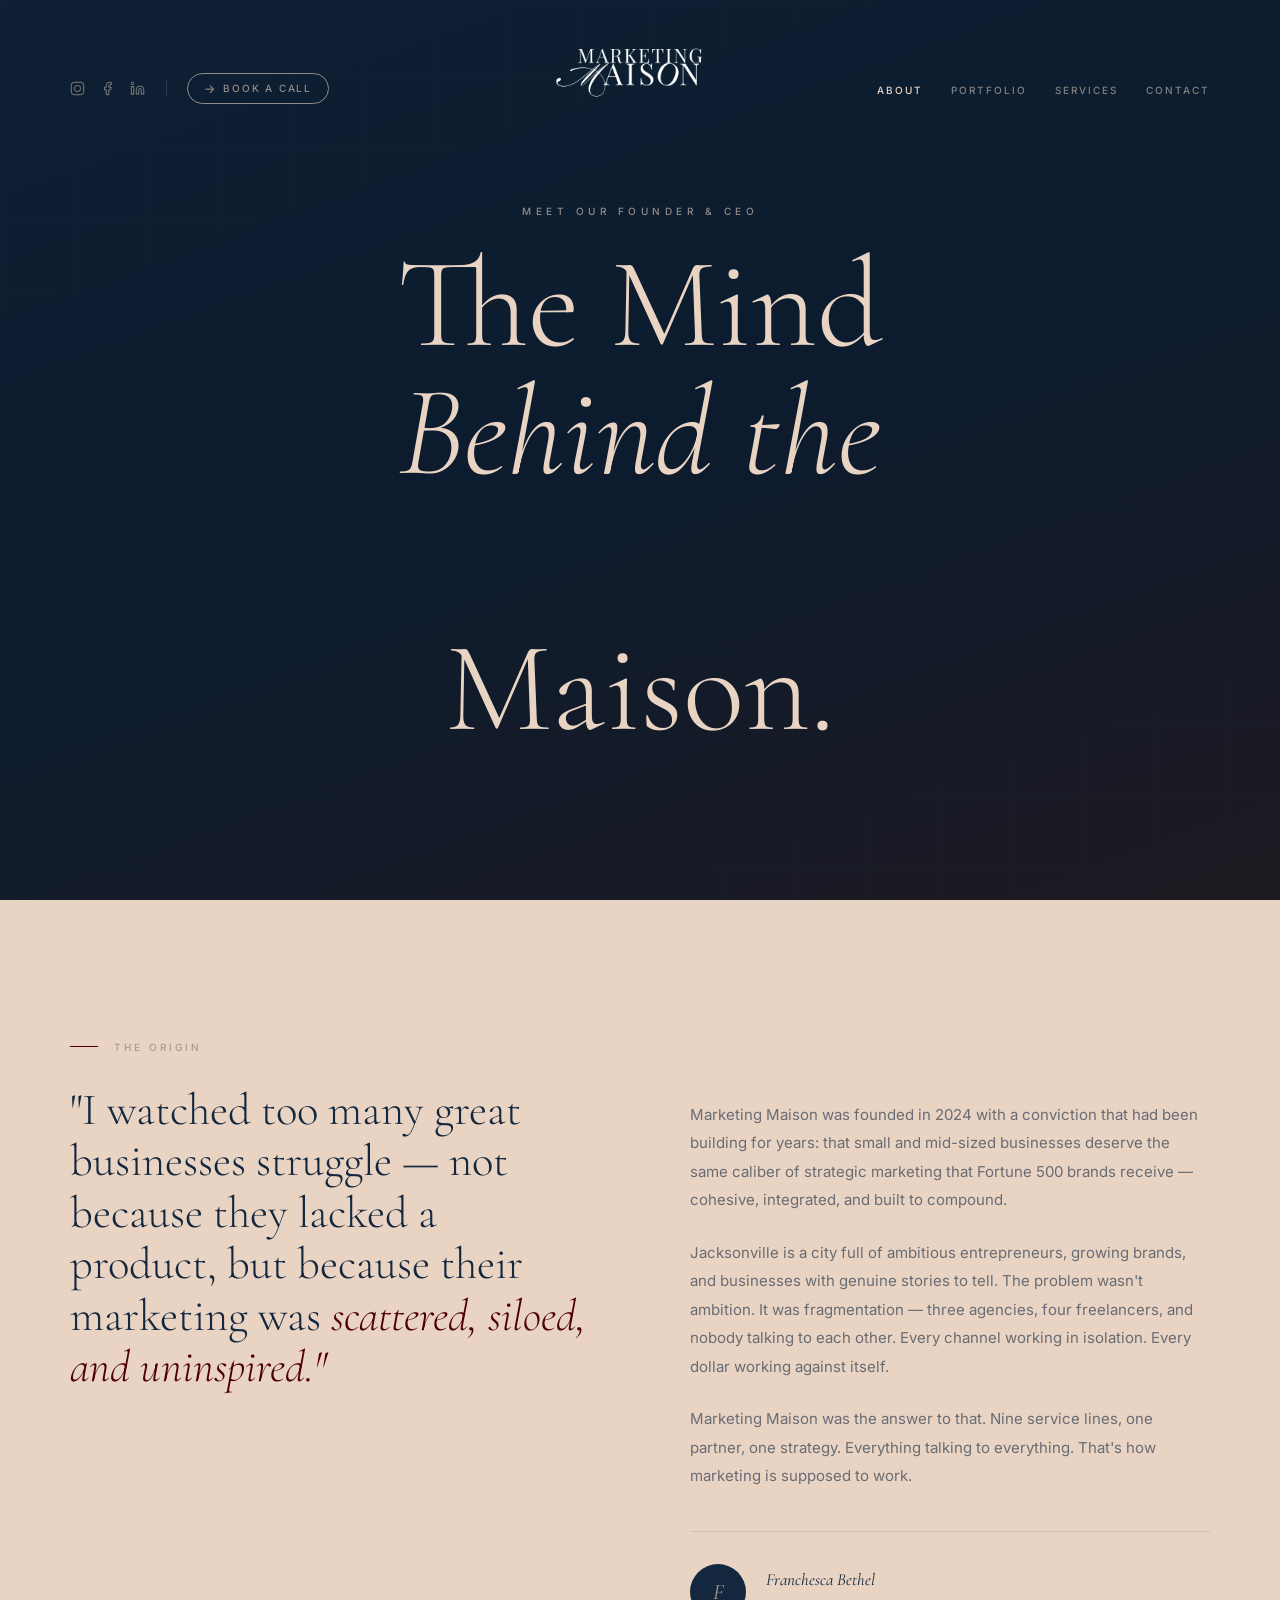
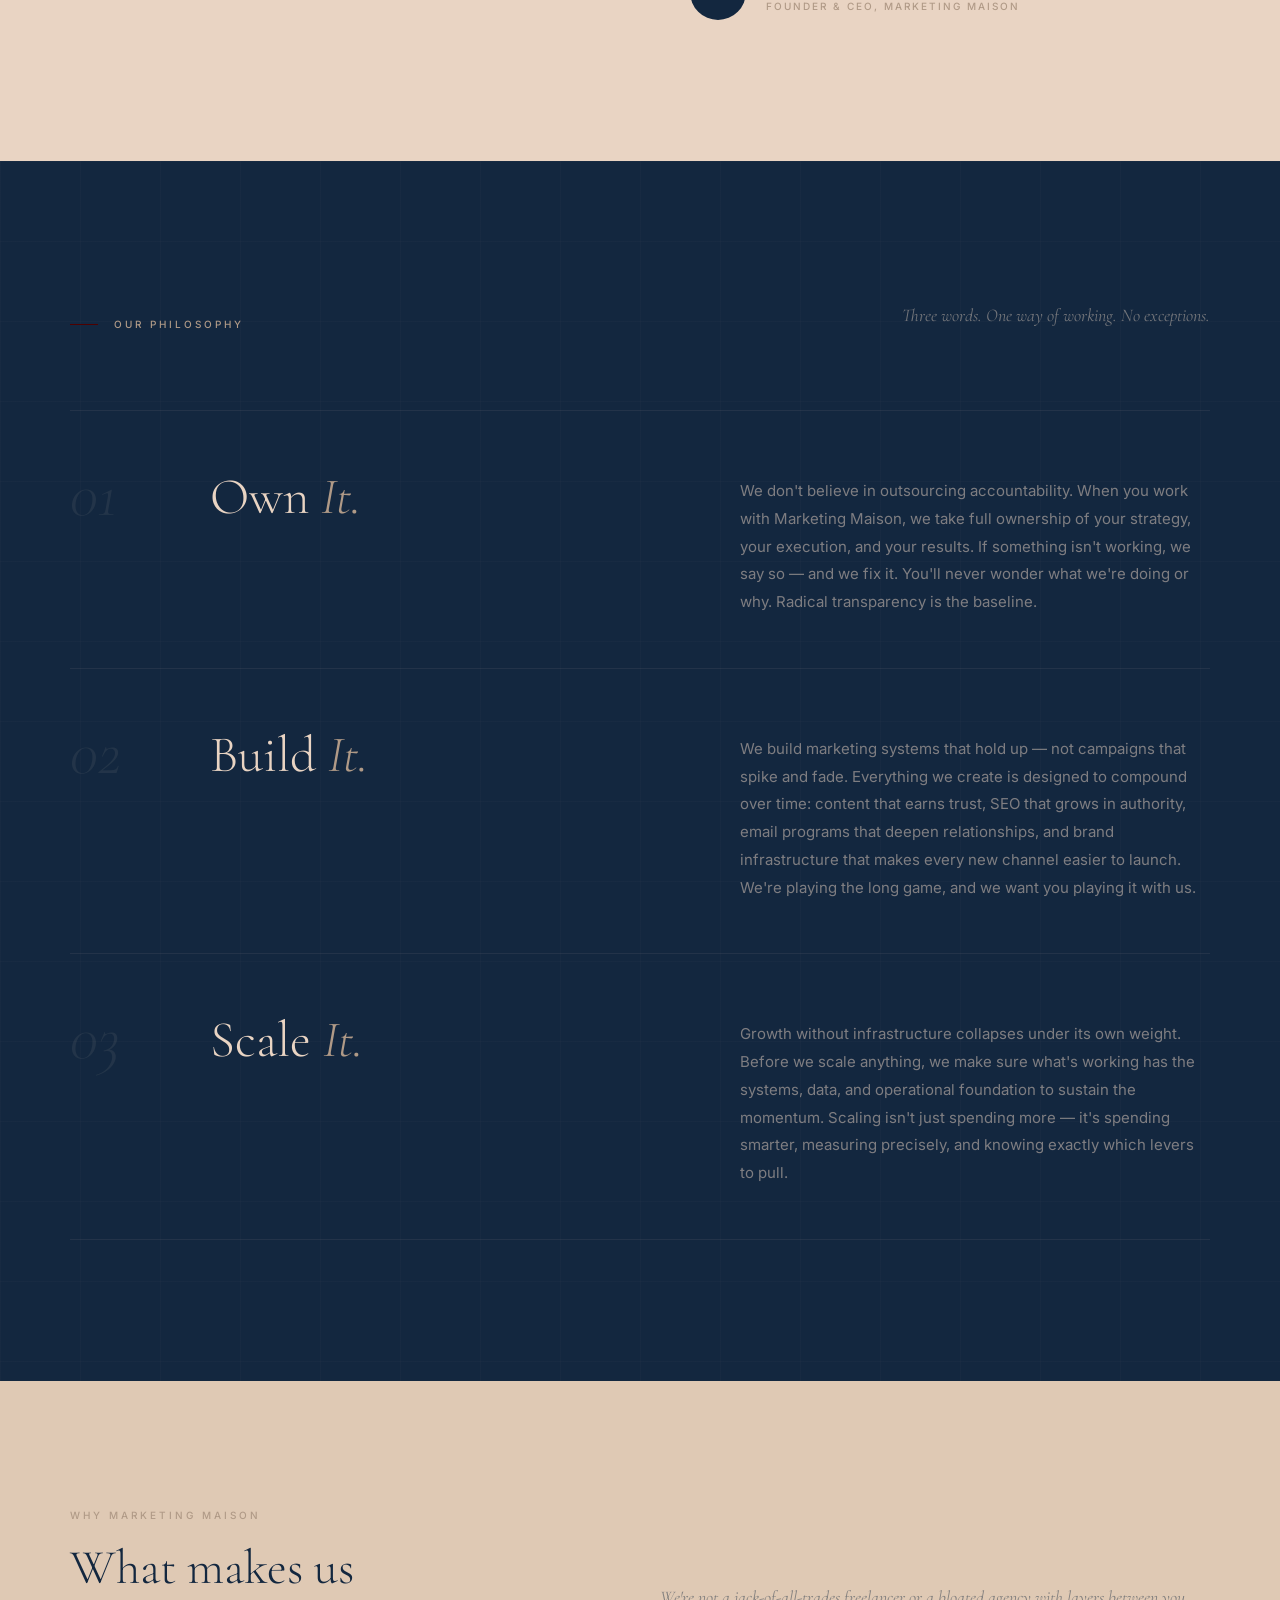
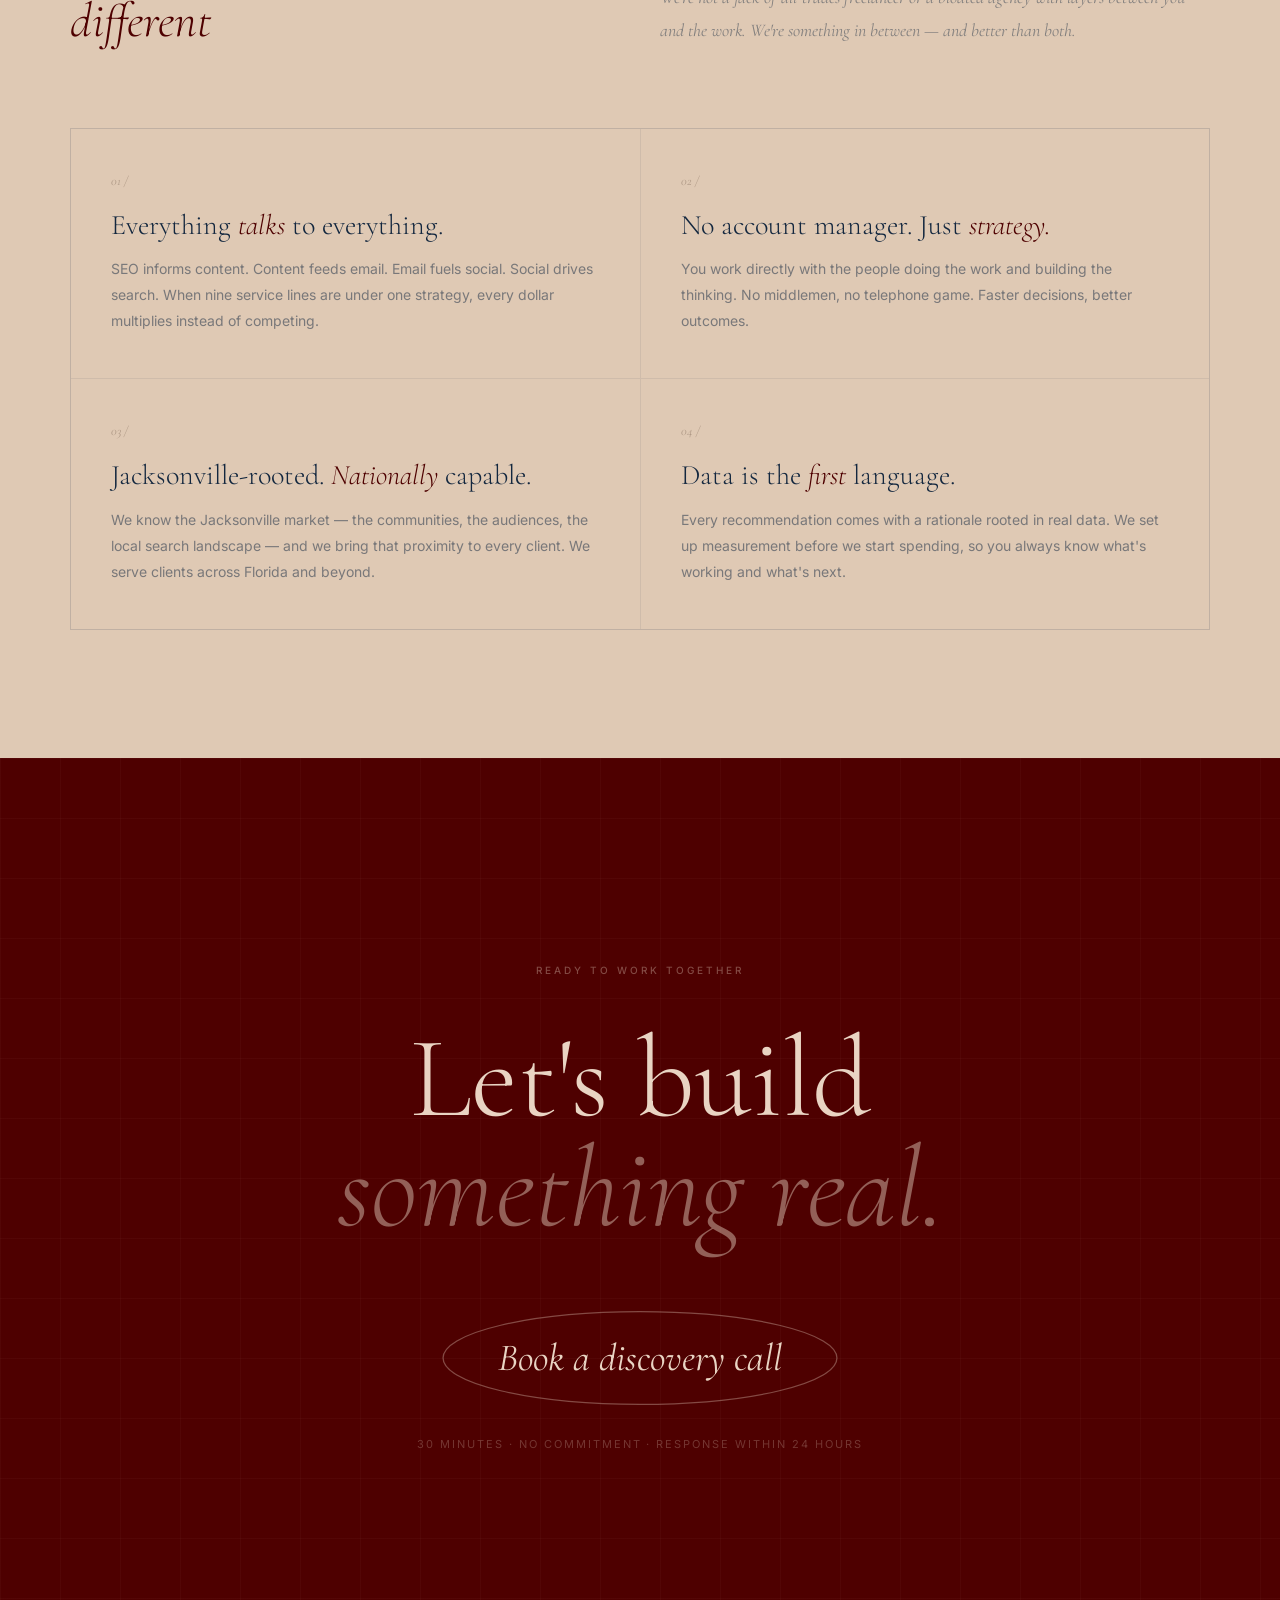
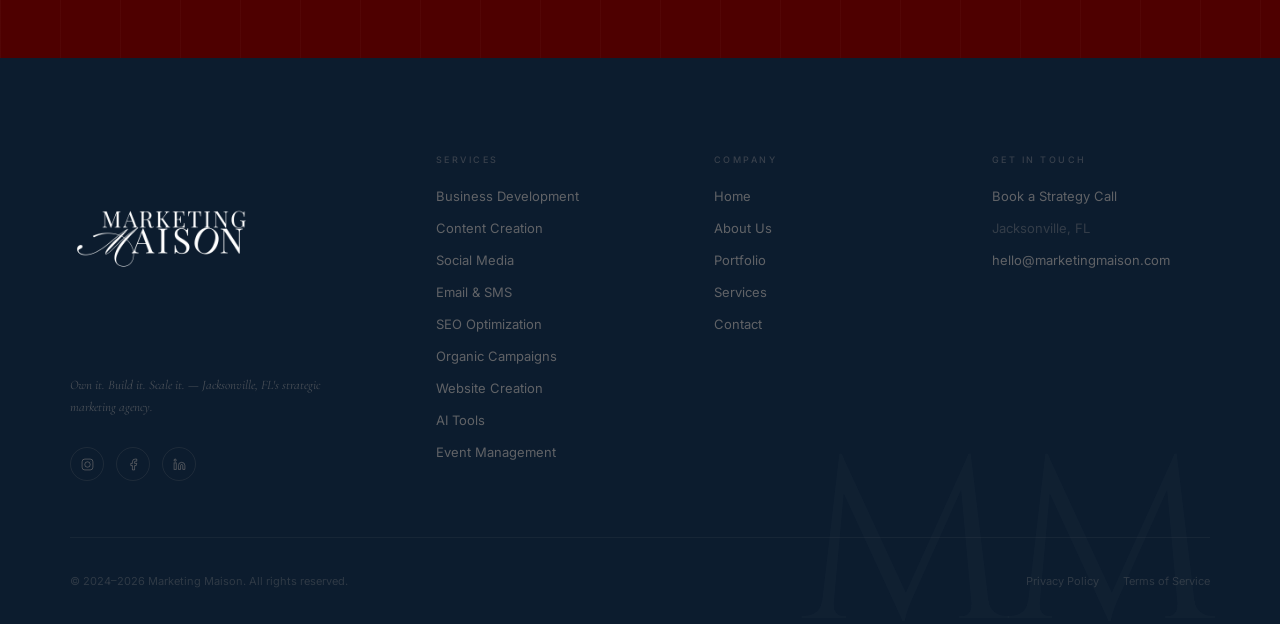
==== about.html @ 7daad077 "Add files via upload" ====
<!DOCTYPE html>
<html lang="en">
<head>
  <meta charset="UTF-8" />
  <meta name="viewport" content="width=device-width, initial-scale=1.0" />
  <title>About | Marketing Maison — Jacksonville FL Marketing Agency</title>
  <meta name="description" content="Marketing Maison was founded by Franchesca Bethel in Jacksonville, FL with one conviction: strategic, integrated marketing shouldn't be reserved for brands with eight-figure budgets." />
  <meta name="keywords" content="Marketing Maison about, Franchesca Bethel, Jacksonville FL marketing agency, boutique marketing agency, strategic marketing Florida" />
  <link rel="canonical" href="https://www.themarketingmaison.co/about.html" />

  <meta property="og:type" content="website" />
  <meta property="og:url" content="https://www.themarketingmaison.co/about.html" />
  <meta property="og:title" content="About | Marketing Maison — Jacksonville FL" />
  <meta property="og:description" content="Built from belief. Driven by results. Meet the founder behind Marketing Maison." />

  <link rel="stylesheet" href="css/styles.css" />

  <style>
    /* ── About Hero (Founder-Forward, Full-Viewport) ─────────── */
    .about-hero {
      position: relative;
      min-height: 100svh;
      display: flex;
      align-items: center;
      justify-content: center;
      overflow: hidden;
      background: var(--black);
    }
    /* Placeholder background — swap in Franchesca's photo via background-image on .about-hero-bg */
    .about-hero-bg {
      position: absolute;
      inset: 0;
      background: linear-gradient(160deg, #13273f 0%, #0c1c2e 50%, #3a1810 100%);
      background-size: cover;
      background-position: center top;
      z-index: 0;
    }
    /* Grid texture overlay */
    .about-hero-bg::after {
      content: '';
      position: absolute; inset: 0;
      background-image:
        linear-gradient(rgba(233,212,195,0.02) 1px, transparent 1px),
        linear-gradient(90deg, rgba(233,212,195,0.02) 1px, transparent 1px);
      background-size: 72px 72px;
      pointer-events: none;
    }
    /* Dark scrim over photo */
    .about-hero::before {
      content: '';
      position: absolute; inset: 0;
      background: rgba(12,28,46,0.60);
      z-index: 1;
      pointer-events: none;
    }
    .about-hero-inner {
      position: relative;
      z-index: 2;
      text-align: center;
      padding: calc(var(--nav-h) + 60px) var(--pad-x) 80px;
      display: flex;
      flex-direction: column;
      align-items: center;
      gap: 24px;
      width: 100%;
    }
    .about-hero-eyebrow {
      font-size: 10px;
      font-weight: 500;
      letter-spacing: 0.45em;
      text-transform: uppercase;
      color: rgba(233,212,195,0.60);
      margin: 0;
    }
    .about-hero h1 {
      font-family: var(--font-edit);
      font-size: clamp(60px, 10vw, 152px);
      font-weight: 300;
      line-height: 1.0;
      color: var(--cream);
      margin: 0;
      max-width: 14ch;
    }
    .about-hero h1 em {
      font-style: italic;
      display: block;
    }

    /* ── Origin Story ───────────────────────────────────────── */
    .origin-section {
      background: var(--cream);
      padding: clamp(80px, 11vw, 160px) var(--pad-x);
    }
    .origin-inner {
      max-width: var(--max-w);
      margin: 0 auto;
      display: grid;
      grid-template-columns: 1fr 1fr;
      gap: 0 100px;
      align-items: start;
    }
    .origin-label {
      font-size: 10px;
      font-weight: 500;
      letter-spacing: 0.3em;
      text-transform: uppercase;
      color: var(--stone);
      display: flex;
      align-items: center;
      gap: 16px;
      margin-bottom: 32px;
    }
    .origin-label::before {
      content: '';
      width: 28px; height: 1px;
      background: var(--wine);
    }
    .origin-pull {
      font-family: var(--font-edit);
      font-size: clamp(28px, 3.5vw, 52px);
      font-weight: 300;
      line-height: 1.15;
      color: var(--charcoal);
    }
    .origin-pull em {
      font-style: italic;
      color: var(--wine);
    }
    .origin-body {
      padding-top: 60px;
    }
    .origin-body p {
      font-size: 15px;
      line-height: 1.9;
      color: rgba(19,39,63,0.6);
      margin-bottom: 24px;
    }
    .origin-body p:last-child { margin-bottom: 0; }
    .origin-signature {
      margin-top: 40px;
      display: flex;
      align-items: center;
      gap: 20px;
      padding-top: 32px;
      border-top: 1px solid rgba(19,39,63,0.1);
    }
    .origin-sig-photo {
      width: 56px; height: 56px;
      border-radius: 50%;
      background: var(--charcoal);
      display: flex;
      align-items: center;
      justify-content: center;
      flex-shrink: 0;
      font-family: var(--font-edit);
      font-style: italic;
      font-size: 22px;
      color: var(--stone);
    }
    .origin-sig-name {
      font-family: var(--font-edit);
      font-style: italic;
      font-size: 17px;
      color: var(--charcoal);
      display: block;
      margin-bottom: 4px;
    }
    .origin-sig-title {
      font-size: 10px;
      font-weight: 500;
      letter-spacing: 0.2em;
      text-transform: uppercase;
      color: var(--stone);
    }

    /* ── Values ─────────────────────────────────────────────── */
    .values-section {
      background: var(--charcoal);
      color: var(--cream);
      padding: clamp(80px, 11vw, 160px) var(--pad-x);
      position: relative;
      overflow: hidden;
    }
    .values-section::before {
      content: '';
      position: absolute; inset: 0;
      background-image:
        linear-gradient(rgba(233,212,195,0.018) 1px, transparent 1px),
        linear-gradient(90deg, rgba(233,212,195,0.018) 1px, transparent 1px);
      background-size: 80px 80px;
      pointer-events: none;
    }
    .values-inner {
      max-width: var(--max-w);
      margin: 0 auto;
      position: relative;
      z-index: 1;
    }
    .values-top {
      display: flex;
      justify-content: space-between;
      align-items: flex-end;
      margin-bottom: 80px;
    }
    .values-label {
      font-size: 10px;
      font-weight: 500;
      letter-spacing: 0.3em;
      text-transform: uppercase;
      color: var(--stone);
      display: flex;
      align-items: center;
      gap: 16px;
    }
    .values-label::before {
      content: '';
      width: 28px; height: 1px;
      background: var(--wine);
    }
    .values-sub {
      font-family: var(--font-edit);
      font-style: italic;
      font-size: clamp(16px, 1.4vw, 20px);
      color: rgba(233,212,195,0.45);
      max-width: 360px;
      text-align: right;
      line-height: 1.6;
    }
    .values-list {
      display: flex;
      flex-direction: column;
    }
    .value-row {
      display: grid;
      grid-template-columns: 80px 1fr 1fr;
      gap: 0 60px;
      padding: 52px 0;
      border-top: 1px solid rgba(233,212,195,0.07);
      align-items: start;
    }
    .value-row:last-child { border-bottom: 1px solid rgba(233,212,195,0.07); }
    .value-num {
      font-family: var(--font-edit);
      font-style: italic;
      font-size: clamp(40px, 5vw, 72px);
      font-weight: 300;
      color: rgba(233,212,195,0.08);
      line-height: 1;
    }
    .value-title {
      font-family: var(--font-edit);
      font-size: clamp(30px, 4vw, 60px);
      font-weight: 300;
      line-height: 1.05;
      color: var(--cream);
      padding-top: 8px;
    }
    .value-title em {
      font-style: italic;
      color: var(--stone);
    }
    .value-body {
      font-size: 15px;
      line-height: 1.85;
      color: rgba(233,212,195,0.5);
      padding-top: 14px;
    }

    /* ── Differentiators ────────────────────────────────────── */
    .diff-section {
      background: var(--cream-dark);
      padding: clamp(80px, 10vw, 140px) var(--pad-x);
    }
    .diff-inner {
      max-width: var(--max-w);
      margin: 0 auto;
    }
    .diff-top {
      display: grid;
      grid-template-columns: 1fr 1fr;
      gap: 40px;
      align-items: end;
      margin-bottom: 80px;
    }
    .diff-label {
      font-size: 10px;
      font-weight: 500;
      letter-spacing: 0.3em;
      text-transform: uppercase;
      color: var(--stone);
      margin-bottom: 20px;
    }
    .diff-heading {
      font-family: var(--font-edit);
      font-size: clamp(30px, 3.8vw, 56px);
      font-weight: 300;
      line-height: 1.1;
      color: var(--charcoal);
    }
    .diff-heading em { font-style: italic; color: var(--wine); }
    .diff-intro {
      font-family: var(--font-edit);
      font-style: italic;
      font-size: clamp(15px, 1.4vw, 18px);
      color: rgba(19,39,63,0.45);
      line-height: 1.85;
      padding-top: 20px;
    }
    .diff-grid {
      display: grid;
      grid-template-columns: 1fr 1fr;
      gap: 1px;
      background: rgba(19,39,63,0.08);
      border: 1px solid rgba(19,39,63,0.08);
    }
    .diff-card {
      background: var(--cream-dark);
      padding: 44px 40px;
    }
    .diff-card-num {
      font-family: var(--font-edit);
      font-style: italic;
      font-size: 13px;
      color: var(--stone);
      display: block;
      margin-bottom: 20px;
    }
    .diff-card h3 {
      font-family: var(--font-edit);
      font-size: clamp(20px, 2.2vw, 30px);
      font-weight: 300;
      color: var(--charcoal);
      margin-bottom: 14px;
      line-height: 1.2;
    }
    .diff-card h3 em { font-style: italic; color: var(--wine); }
    .diff-card p {
      font-size: 14px;
      line-height: 1.85;
      color: rgba(19,39,63,0.5);
    }

    /* ── Responsive ─────────────────────────────────────────── */
    @media (max-width: 1000px) {
      .about-hero h1 { font-size: clamp(52px, 12vw, 100px); }
      .origin-inner { grid-template-columns: 1fr; gap: 60px; }
      .origin-body { padding-top: 0; }
      .values-top { flex-direction: column; align-items: flex-start; gap: 24px; }
      .values-sub { text-align: left; }
      .value-row { grid-template-columns: 60px 1fr; }
      .value-body { grid-column: 2; }
      .diff-top { grid-template-columns: 1fr; gap: 24px; }
    }
    @media (max-width: 680px) {
      .value-row { grid-template-columns: 1fr; }
      .value-num { display: none; }
      .diff-grid { grid-template-columns: 1fr; }
      .about-hero h1 { font-size: clamp(48px, 14vw, 80px); }
    }
  </style>
</head>
<body>

  <a href="#main-content" class="skip-link">Skip to main content</a>

  <!-- ── Navigation ── -->
  <nav class="mm-nav scrolled" role="navigation" aria-label="Main navigation">
    <div class="nav-left">
      <div class="nav-socials" aria-label="Social media links">
        <a href="https://instagram.com/marketingmaison" aria-label="Instagram" rel="noopener noreferrer" target="_blank">
          <svg viewBox="0 0 24 24" fill="none" stroke="currentColor" stroke-width="1.5" aria-hidden="true"><rect x="2" y="2" width="20" height="20" rx="5"/><circle cx="12" cy="12" r="5"/><circle cx="17.5" cy="6.5" r=".5" fill="currentColor" stroke="none"/></svg>
        </a>
        <a href="https://facebook.com/marketingmaison" aria-label="Facebook" rel="noopener noreferrer" target="_blank">
          <svg viewBox="0 0 24 24" fill="none" stroke="currentColor" stroke-width="1.5" aria-hidden="true"><path d="M18 2h-3a5 5 0 0 0-5 5v3H7v4h3v8h4v-8h3l1-4h-4V7a1 1 0 0 1 1-1h3z"/></svg>
        </a>
        <a href="https://linkedin.com/company/marketingmaison" aria-label="LinkedIn" rel="noopener noreferrer" target="_blank">
          <svg viewBox="0 0 24 24" fill="none" stroke="currentColor" stroke-width="1.5" aria-hidden="true"><path d="M16 8a6 6 0 0 1 6 6v7h-4v-7a2 2 0 0 0-2-2 2 2 0 0 0-2 2v7h-4v-7a6 6 0 0 1 6-6z"/><rect x="2" y="9" width="4" height="12"/><circle cx="4" cy="4" r="2"/></svg>
        </a>
      </div>
      <span class="nav-sep" aria-hidden="true"></span>
      <a href="contact.html" class="nav-book" aria-label="Book a call with Marketing Maison">Book a Call</a>
    </div>

    <div class="nav-wordmark">
      <a href="index.html" aria-label="Marketing Maison homepage">
        <img src="assets/logos/mm-white-primary-logo.png" alt="Marketing Maison" class="nav-logo" width="190" height="190" loading="eager" />
      </a>
    </div>

    <div class="nav-right">
      <ul class="nav-links" role="list">
        <li><a href="about.html" aria-current="page">About</a></li>
        <li><a href="portfolio.html">Portfolio</a></li>
        <li><a href="services.html">Services</a></li>
        <li><a href="contact.html">Contact</a></li>
      </ul>
      <button class="nav-toggle" aria-label="Open navigation menu" aria-expanded="false" aria-controls="nav-overlay">
        <span></span><span></span><span></span>
      </button>
    </div>
  </nav>

  <div class="nav-overlay" id="nav-overlay" role="dialog" aria-modal="true" aria-label="Navigation menu">
    <img src="assets/logos/mm-white-primary-logo.png" alt="" class="nav-overlay-logo" aria-hidden="true" />
    <a href="about.html" aria-current="page">About</a>
    <a href="portfolio.html">Portfolio</a>
    <a href="services.html">Services</a>
    <a href="contact.html">Contact</a>
    <a href="contact.html">Book a Call</a>
  </div>

  <main id="main-content">

    <!-- ── ABOUT HERO ── -->
    <section class="about-hero" aria-labelledby="about-hero-heading">
      <!-- Background: swap in Franchesca's photo by adding style="background-image: url('../assets/your-photo.jpg');" to .about-hero-bg -->
      <div class="about-hero-bg" aria-hidden="true"></div>
      <div class="about-hero-inner">
        <p class="about-hero-eyebrow" data-fade>Meet Our Founder &amp; CEO</p>
        <h1 id="about-hero-heading" data-fade>
          The Mind<br />
          <em>Behind the</em><br />
          Maison.
        </h1>
      </div>
    </section>

    <!-- ── ORIGIN STORY ── -->
    <section class="origin-section" aria-labelledby="origin-heading">
      <div class="origin-inner">
        <div data-fade>
          <p class="origin-label">The Origin</p>
          <blockquote class="origin-pull" id="origin-heading">
            "I watched too many great businesses struggle — not because they lacked a product, but because their marketing was <em>scattered, siloed, and uninspired."</em>
          </blockquote>
        </div>
        <div class="origin-body" data-fade>
          <p>Marketing Maison was founded in 2024 with a conviction that had been building for years: that small and mid-sized businesses deserve the same caliber of strategic marketing that Fortune 500 brands receive — cohesive, integrated, and built to compound.</p>
          <p>Jacksonville is a city full of ambitious entrepreneurs, growing brands, and businesses with genuine stories to tell. The problem wasn't ambition. It was fragmentation — three agencies, four freelancers, and nobody talking to each other. Every channel working in isolation. Every dollar working against itself.</p>
          <p>Marketing Maison was the answer to that. Nine service lines, one partner, one strategy. Everything talking to everything. That's how marketing is supposed to work.</p>
          <div class="origin-signature">
            <div class="origin-sig-photo" aria-hidden="true">F</div>
            <div>
              <span class="origin-sig-name">Franchesca Bethel</span>
              <span class="origin-sig-title">Founder &amp; CEO, Marketing Maison</span>
            </div>
          </div>
        </div>
      </div>
    </section>

    <!-- ── VALUES ── -->
    <section class="values-section" aria-labelledby="values-heading">
      <div class="values-inner">
        <div class="values-top" data-fade>
          <p class="values-label">Our Philosophy</p>
          <p class="values-sub">Three words. One way of working. No exceptions.</p>
        </div>

        <div class="values-list">
          <div class="value-row" data-fade>
            <span class="value-num" aria-hidden="true">01</span>
            <h2 class="value-title" id="values-heading">Own <em>It.</em></h2>
            <p class="value-body">We don't believe in outsourcing accountability. When you work with Marketing Maison, we take full ownership of your strategy, your execution, and your results. If something isn't working, we say so — and we fix it. You'll never wonder what we're doing or why. Radical transparency is the baseline.</p>
          </div>
          <div class="value-row" data-fade>
            <span class="value-num" aria-hidden="true">02</span>
            <h2 class="value-title">Build <em>It.</em></h2>
            <p class="value-body">We build marketing systems that hold up — not campaigns that spike and fade. Everything we create is designed to compound over time: content that earns trust, SEO that grows in authority, email programs that deepen relationships, and brand infrastructure that makes every new channel easier to launch. We're playing the long game, and we want you playing it with us.</p>
          </div>
          <div class="value-row" data-fade>
            <span class="value-num" aria-hidden="true">03</span>
            <h2 class="value-title">Scale <em>It.</em></h2>
            <p class="value-body">Growth without infrastructure collapses under its own weight. Before we scale anything, we make sure what's working has the systems, data, and operational foundation to sustain the momentum. Scaling isn't just spending more — it's spending smarter, measuring precisely, and knowing exactly which levers to pull.</p>
          </div>
        </div>
      </div>
    </section>

    <!-- ── DIFFERENTIATORS ── -->
    <section class="diff-section" aria-labelledby="diff-heading">
      <div class="diff-inner">
        <div class="diff-top">
          <div data-fade>
            <p class="diff-label">Why Marketing Maison</p>
            <h2 class="diff-heading" id="diff-heading">What makes us<br /><em>different</em></h2>
          </div>
          <p class="diff-intro" data-fade>We're not a jack-of-all-trades freelancer or a bloated agency with layers between you and the work. We're something in between — and better than both.</p>
        </div>

        <div class="diff-grid" data-fade>
          <div class="diff-card">
            <span class="diff-card-num">01 /</span>
            <h3>Everything <em>talks</em> to everything.</h3>
            <p>SEO informs content. Content feeds email. Email fuels social. Social drives search. When nine service lines are under one strategy, every dollar multiplies instead of competing.</p>
          </div>
          <div class="diff-card">
            <span class="diff-card-num">02 /</span>
            <h3>No account manager. Just <em>strategy.</em></h3>
            <p>You work directly with the people doing the work and building the thinking. No middlemen, no telephone game. Faster decisions, better outcomes.</p>
          </div>
          <div class="diff-card">
            <span class="diff-card-num">03 /</span>
            <h3>Jacksonville-rooted. <em>Nationally</em> capable.</h3>
            <p>We know the Jacksonville market — the communities, the audiences, the local search landscape — and we bring that proximity to every client. We serve clients across Florida and beyond.</p>
          </div>
          <div class="diff-card">
            <span class="diff-card-num">04 /</span>
            <h3>Data is the <em>first</em> language.</h3>
            <p>Every recommendation comes with a rationale rooted in real data. We set up measurement before we start spending, so you always know what's working and what's next.</p>
          </div>
        </div>
      </div>
    </section>

    <!-- ── FULL CTA ── -->
    <section class="cta-full" aria-labelledby="about-cta-heading">
      <div class="cta-full::before" aria-hidden="true"></div>
      <div class="cta-inner" data-fade>
        <p class="cta-label">Ready to Work Together</p>
        <h2 class="cta-headline" id="about-cta-heading">
          Let's build<br /><em>something real.</em>
        </h2>
        <a href="contact.html" class="oval-btn oval-btn-lg" aria-label="Book a discovery call with Marketing Maison">
          <svg class="oval-border" viewBox="0 0 320 88" preserveAspectRatio="none" aria-hidden="true">
            <ellipse cx="160" cy="44" rx="156" ry="40"/>
          </svg>
          <span class="oval-btn-text">Book a discovery call</span>
        </a>
        <p class="cta-fine">30 minutes · No commitment · Response within 24 hours</p>
      </div>
    </section>

  </main>

  <!-- ── Footer ── -->
  <footer class="mm-footer" role="contentinfo">
    <div class="footer-inner">
      <div class="footer-top">
        <div class="footer-brand">
          <div class="footer-wordmark">
            <img src="assets/logos/mm-white-primary-logo.png" alt="Marketing Maison" width="220" height="220" loading="lazy" />
          </div>
          <p>Own it. Build it. Scale it. — Jacksonville, FL's strategic marketing agency.</p>
          <div class="footer-socials" aria-label="Follow Marketing Maison">
            <a href="https://instagram.com/marketingmaison" aria-label="Instagram" rel="noopener noreferrer" target="_blank">
              <svg viewBox="0 0 24 24" fill="none" stroke="currentColor" stroke-width="1.5" aria-hidden="true"><rect x="2" y="2" width="20" height="20" rx="5"/><circle cx="12" cy="12" r="5"/><circle cx="17.5" cy="6.5" r=".5" fill="currentColor" stroke="none"/></svg>
            </a>
            <a href="https://facebook.com/marketingmaison" aria-label="Facebook" rel="noopener noreferrer" target="_blank">
              <svg viewBox="0 0 24 24" fill="none" stroke="currentColor" stroke-width="1.5" aria-hidden="true"><path d="M18 2h-3a5 5 0 0 0-5 5v3H7v4h3v8h4v-8h3l1-4h-4V7a1 1 0 0 1 1-1h3z"/></svg>
            </a>
            <a href="https://linkedin.com/company/marketingmaison" aria-label="LinkedIn" rel="noopener noreferrer" target="_blank">
              <svg viewBox="0 0 24 24" fill="none" stroke="currentColor" stroke-width="1.5" aria-hidden="true"><path d="M16 8a6 6 0 0 1 6 6v7h-4v-7a2 2 0 0 0-2-2 2 2 0 0 0-2 2v7h-4v-7a6 6 0 0 1 6-6z"/><rect x="2" y="9" width="4" height="12"/><circle cx="4" cy="4" r="2"/></svg>
            </a>
          </div>
        </div>

        <div class="footer-col">
          <h4>Services</h4>
          <ul role="list">
            <li><a href="services.html#biz-dev">Business Development</a></li>
            <li><a href="services.html#content">Content Creation</a></li>
            <li><a href="services.html#social">Social Media</a></li>
            <li><a href="services.html#email-sms">Email &amp; SMS</a></li>
            <li><a href="services.html#seo">SEO Optimization</a></li>
            <li><a href="services.html#organic-campaigns">Organic Campaigns</a></li>
            <li><a href="services.html#website">Website Creation</a></li>
            <li><a href="services.html#ai-tools">AI Tools</a></li>
            <li><a href="services.html#events">Event Management</a></li>
          </ul>
        </div>

        <div class="footer-col">
          <h4>Company</h4>
          <ul role="list">
            <li><a href="index.html">Home</a></li>
            <li><a href="about.html" aria-current="page">About Us</a></li>
            <li><a href="portfolio.html">Portfolio</a></li>
            <li><a href="services.html">Services</a></li>
            <li><a href="contact.html">Contact</a></li>
          </ul>
        </div>

        <div class="footer-col">
          <h4>Get in Touch</h4>
          <ul role="list">
            <li><a href="contact.html">Book a Strategy Call</a></li>
            <li><span>Jacksonville, FL</span></li>
            <li><a href="mailto:hello@marketingmaison.com">hello@marketingmaison.com</a></li>
          </ul>
        </div>
      </div>

      <div class="footer-bottom">
        <p class="footer-copy">&copy; 2024–2026 Marketing Maison. All rights reserved.</p>
        <nav class="footer-legal" aria-label="Legal links">
          <a href="privacy.html">Privacy Policy</a>
          <a href="terms.html">Terms of Service</a>
        </nav>
      </div>
    </div>
  </footer>

  <script src="js/main.js"></script>
</body>
</html>
---- css/styles.css ----
/* ============================================================
   MARKETING MAISON — Design System
   Inspired by creativeaveco.com + horeca-social.com
   ============================================================ */

@import url('https://fonts.googleapis.com/css2?family=Cinzel:wght@400;500&family=Cormorant+Garamond:ital,wght@0,300;0,400;0,500;1,300;1,400;1,500&family=Inter:wght@300;400;500;600&display=swap');

/* ── Tokens ───────────────────────────────────────────────── */
:root {
  /* ── Brand Palette ──────────────────────────────────── */
  /* Pantone 7546C  — Mystic Navy        */
  /* Pantone 12-1006 TCX — Mother of Pearl */
  /* Pantone 4975C  — Red Inferno        */
  /* Pantone 19-1117 TSX — Chocolate Cremoso */
  --black:      #0c1c2e;   /* deep navy-black, darkest surfaces */
  --charcoal:   #13273f;   /* Mystic Navy #13273F               */
  --cream:      #e9d4c3;   /* Mother of Pearl #E9D4C3           */
  --cream-dark: #dfc9b4;   /* Pearl, deepened                   */
  --stone:      #b09a87;   /* warm stone, works on both bases   */
  --wine:       #4e0000;   /* Red Inferno #4E0000               */
  --wine-mid:   #700000;   /* Red Inferno, lighter              */
  --chocolate:  #5c3929;   /* Chocolate Cremoso                 */
  --slate:      #7590ae;   /* muted steel blue accent           */

  --font-display:   'Cinzel', 'Optima', serif;
  --font-edit:      'Cormorant Garamond', 'Georgia', serif;
  --font-body:      'Inter', system-ui, sans-serif;

  --max-w:    1360px;
  --pad-x:    clamp(24px, 5.5vw, 88px);
  --nav-h:    78px;

  --ease:     cubic-bezier(0.22, 1, 0.36, 1);
  --ease-io:  cubic-bezier(0.65, 0, 0.35, 1);
}

/* ── Reset ────────────────────────────────────────────────── */
*, *::before, *::after { box-sizing: border-box; margin: 0; padding: 0; }
html { scroll-behavior: smooth; }
body {
  font-family: var(--font-body);
  background: var(--cream);
  color: var(--charcoal);
  overflow-x: hidden;
  -webkit-font-smoothing: antialiased;
  -moz-osx-font-smoothing: grayscale;
}
img { display: block; max-width: 100%; }
a { color: inherit; text-decoration: none; }
ul { list-style: none; }
button { cursor: pointer; }

/* ── Accessibility ────────────────────────────────────────── */
.sr-only {
  position: absolute; width: 1px; height: 1px; padding: 0;
  margin: -1px; overflow: hidden; clip: rect(0,0,0,0);
  white-space: nowrap; border: 0;
}
.skip-link {
  position: absolute; top: -100%; left: 20px;
  padding: 8px 16px; background: var(--wine); color: var(--cream);
  font-size: 13px; z-index: 9999; border-radius: 0 0 4px 4px;
}
.skip-link:focus { top: 0; }
:focus-visible { outline: 2px solid var(--wine); outline-offset: 3px; }

/* ── NAVIGATION ───────────────────────────────────────────── */
.mm-nav {
  position: fixed;
  top: 0; left: 0; right: 0;
  z-index: 200;
  height: var(--nav-h);
  display: grid;
  grid-template-columns: 1fr auto 1fr;
  align-items: center;
  padding: 0 var(--pad-x);
  transition: background 0.5s var(--ease), backdrop-filter 0.5s;
  color: var(--cream);
}
.mm-nav.light { color: var(--charcoal); }
.mm-nav.scrolled {
  background: rgba(12,28,46,0.94);
  backdrop-filter: blur(14px);
  -webkit-backdrop-filter: blur(14px);
  color: var(--cream);
}

/* Left: socials + CTA */
.nav-left {
  display: flex;
  align-items: center;
  gap: 20px;
}
.nav-socials {
  display: flex;
  align-items: center;
  gap: 14px;
}
.nav-socials a {
  width: 16px; height: 16px;
  opacity: 0.55;
  transition: opacity 0.2s;
  display: flex; align-items: center;
}
.nav-socials a:hover { opacity: 1; }
.nav-socials svg { width: 15px; height: 15px; }
.nav-sep {
  width: 1px; height: 18px;
  background: currentColor;
  opacity: 0.15;
}
.nav-book {
  font-size: 10px;
  font-weight: 500;
  letter-spacing: 0.18em;
  text-transform: uppercase;
  opacity: 0.6;
  display: flex;
  align-items: center;
  gap: 6px;
  transition: opacity 0.2s;
  border: 1px solid currentColor;
  border-radius: 30px;
  padding: 7px 16px;
}
.nav-book:hover { opacity: 1; }
.nav-book::before { content: '→'; font-size: 12px; }

/* Center: wordmark */
.nav-wordmark {
  text-align: center;
}
.nav-wordmark a {
  display: inline-flex;
  align-items: center;
  justify-content: center;
}
.nav-logo {
  width: 190px;
  height: auto;
  display: block;
  /* The logo PNG has transparent padding — negative margin pulls it optically tighter */
  margin: -18px auto;
}

/* Right: links + hamburger */
.nav-right {
  display: flex;
  align-items: center;
  justify-content: flex-end;
  gap: 28px;
}
.nav-links {
  display: flex;
  align-items: center;
  gap: 28px;
}
.nav-links li a {
  font-size: 10px;
  font-weight: 500;
  letter-spacing: 0.2em;
  text-transform: uppercase;
  opacity: 0.55;
  transition: opacity 0.2s;
}
.nav-links li a:hover,
.nav-links li a[aria-current="page"] { opacity: 1; }

.nav-toggle {
  display: none;
  flex-direction: column;
  gap: 5px;
  background: none;
  border: none;
  padding: 6px;
  color: inherit;
}
.nav-toggle span {
  display: block;
  width: 22px; height: 1.5px;
  background: currentColor;
  transition: transform 0.35s var(--ease), opacity 0.35s;
}
.nav-toggle[aria-expanded="true"] span:nth-child(1) { transform: translateY(6.5px) rotate(45deg); }
.nav-toggle[aria-expanded="true"] span:nth-child(2) { opacity: 0; }
.nav-toggle[aria-expanded="true"] span:nth-child(3) { transform: translateY(-6.5px) rotate(-45deg); }

/* Mobile nav overlay */
.nav-overlay {
  position: fixed;
  inset: 0;
  background: var(--black);
  z-index: 199;
  display: flex;
  flex-direction: column;
  align-items: center;
  justify-content: center;
  gap: 36px;
  opacity: 0;
  pointer-events: none;
  transition: opacity 0.4s var(--ease);
}
.nav-overlay.open { opacity: 1; pointer-events: all; }
.nav-overlay-logo {
  width: 180px;
  height: auto;
  opacity: 0.2;
  margin-bottom: 24px;
  margin-top: -30px;
}
.nav-overlay a {
  font-family: var(--font-edit);
  font-size: clamp(36px, 8vw, 64px);
  color: var(--cream);
  opacity: 0.5;
  transition: opacity 0.2s;
}
.nav-overlay a:hover { opacity: 1; }

/* ── HERO ─────────────────────────────────────────────────── */
.hero {
  min-height: 100svh;
  background: var(--black); /* fallback if video fails */
  color: var(--cream);
  display: flex;
  flex-direction: column;
  justify-content: flex-end;
  padding: calc(var(--nav-h) + 40px) var(--pad-x) clamp(56px, 8vh, 96px);
  position: relative;
  overflow: hidden;
}

/* Full-bleed video background */
.hero-video {
  position: absolute;
  inset: 0;
  width: 100%;
  height: 100%;
  object-fit: cover;
  object-position: center;
  z-index: 0;
}

/* Dark scrim + fine grid texture over video */
.hero::before {
  content: '';
  position: absolute; inset: 0;
  background:
    linear-gradient(rgba(233,212,195,0.025) 1px, transparent 1px),
    linear-gradient(90deg, rgba(233,212,195,0.025) 1px, transparent 1px),
    linear-gradient(rgba(12,28,46,0.62), rgba(12,28,46,0.72));
  background-size: 64px 64px, 64px 64px, 100% 100%;
  z-index: 1;
  pointer-events: none;
}

/* Red Inferno corner accent */
.hero::after {
  content: '';
  position: absolute;
  top: 0; right: 0;
  width: clamp(240px, 35vw, 520px);
  height: clamp(240px, 35vw, 520px);
  background: radial-gradient(circle at top right, rgba(78,0,0,0.22), transparent 65%);
  z-index: 1;
  pointer-events: none;
}

.hero-inner {
  position: relative;
  z-index: 2;
  max-width: var(--max-w);
  margin: 0 auto;
  width: 100%;
}

.hero-eyebrow {
  font-size: 10px;
  font-weight: 500;
  letter-spacing: 0.32em;
  text-transform: uppercase;
  color: var(--stone);
  display: flex;
  align-items: center;
  gap: 16px;
  margin-bottom: 44px;
  opacity: 0;
  animation: fadeIn 1s var(--ease) 0.2s forwards;
}
.hero-eyebrow::before {
  content: '';
  width: 32px; height: 1px;
  background: var(--wine);
  flex-shrink: 0;
}

/* Line-reveal headline */
.hero-headline {
  font-family: var(--font-edit);
  font-size: clamp(48px, 7.5vw, 116px);
  font-weight: 300;
  line-height: 1.0;
  color: var(--cream);
  margin-bottom: clamp(44px, 6vh, 80px);
}
.hero-headline em {
  font-style: italic;
  color: var(--stone);
}
.line-wrap {
  display: block;
  overflow: hidden;
}
.line-inner {
  display: block;
  transform: translateY(108%);
  transition: transform 0.95s var(--ease);
}
.hero-headline .line-wrap:nth-child(2) .line-inner { transition-delay: 0.08s; }
.hero-headline .line-wrap:nth-child(3) .line-inner { transition-delay: 0.16s; }
.hero-headline .line-wrap:nth-child(4) .line-inner { transition-delay: 0.24s; }
.hero-headline.revealed .line-inner { transform: translateY(0); }

.hero-bottom {
  display: flex;
  align-items: flex-end;
  justify-content: space-between;
  gap: 32px;
  opacity: 0;
  animation: fadeIn 1s var(--ease) 0.7s forwards;
}
.hero-sub {
  font-family: var(--font-edit);
  font-style: italic;
  font-size: clamp(15px, 1.4vw, 19px);
  color: rgba(233,212,195,0.82);  /* ≥4.5:1 on dark navy scrim — WCAG AA */
  max-width: 400px;
  line-height: 1.8;
}

/* Oval hand-drawn CTA */
.oval-btn {
  position: relative;
  display: inline-flex;
  align-items: center;
  justify-content: center;
  padding: 22px 48px;
  flex-shrink: 0;
}
.oval-border {
  position: absolute;
  inset: 0;
  width: 100%;
  height: 100%;
  overflow: visible;
  pointer-events: none;
}
.oval-border ellipse {
  fill: none;
  stroke: var(--cream);
  stroke-width: 1;
  opacity: 0.35;
  transition: opacity 0.35s, stroke-dashoffset 0.7s var(--ease);
  stroke-dasharray: 840;
  stroke-dashoffset: 0;
}
.oval-btn:hover .oval-border ellipse { opacity: 0.9; }
.oval-btn-text {
  font-family: var(--font-edit);
  font-style: italic;
  font-size: clamp(22px, 2.5vw, 34px);
  color: var(--cream);
  position: relative;
  z-index: 1;
  white-space: nowrap;
  transition: color 0.3s;
}
.oval-btn:hover .oval-btn-text { color: var(--stone); }

/* Rotating badge */
.hero-badge {
  position: absolute;
  top: calc(var(--nav-h) + 24px);
  right: var(--pad-x);
  width: 104px; height: 104px;
  z-index: 3;
}
.badge-ring {
  width: 100%; height: 100%;
  animation: rotateBadge 14s linear infinite;
}
.badge-dot {
  position: absolute;
  top: 50%; left: 50%;
  transform: translate(-50%,-50%);
  width: 28px; height: 28px;
  border: 1px solid rgba(233,212,195,0.15);
  border-radius: 50%;
}

@keyframes rotateBadge { to { transform: rotate(360deg); } }
@keyframes fadeIn { to { opacity: 1; } }

/* Vertical scroll indicator */
.hero-scroll-line {
  position: absolute;
  bottom: 0; left: var(--pad-x);
  width: 1px; height: 72px;
  background: linear-gradient(to bottom, rgba(233,212,195,0.18), transparent);
  z-index: 2;
}

/* ── TICKER ───────────────────────────────────────────────── */
.ticker {
  background: var(--wine);
  padding: 13px 0;
  overflow: hidden;
  white-space: nowrap;
}
.ticker-track {
  display: inline-flex;
  animation: tickerRoll 30s linear infinite;
}
.ticker-item {
  font-size: 10px;
  font-weight: 500;
  letter-spacing: 0.26em;
  text-transform: uppercase;
  color: rgba(233,212,195,0.75);
  padding: 0 36px;
  position: relative;
  flex-shrink: 0;
}
.ticker-item::after {
  content: '✦';
  position: absolute;
  right: -3px;
  top: 50%; transform: translateY(-50%);
  font-size: 6px;
  opacity: 0.35;
}
@keyframes tickerRoll {
  from { transform: translateX(0); }
  to   { transform: translateX(-50%); }
}

/* ── PULL QUOTE / STATEMENT ───────────────────────────────── */
.statement-section {
  padding: clamp(80px, 11vw, 160px) var(--pad-x);
  background: var(--cream);
}
.statement-inner {
  max-width: var(--max-w);
  margin: 0 auto;
  display: grid;
  grid-template-columns: 72px 1fr;
  gap: 0 56px;
  align-items: start;
}
.statement-aside {
  padding-top: 10px;
}
.statement-num {
  font-family: var(--font-edit);
  font-style: italic;
  font-size: 11px;
  color: var(--stone);
  writing-mode: vertical-rl;
  transform: rotate(180deg);
  letter-spacing: 0.16em;
  white-space: nowrap;
}
.statement-body {}
.statement-quote {
  font-family: var(--font-edit);
  font-size: clamp(26px, 3.8vw, 58px);
  font-weight: 300;
  line-height: 1.2;
  color: var(--charcoal);
  margin-bottom: 48px;
}
.statement-quote em { font-style: italic; color: var(--wine); }
.statement-stats {
  display: flex;
  gap: 0;
  border-top: 1px solid rgba(19,39,63,0.1);
}
.stat-col {
  flex: 1;
  padding: 28px 0 0;
  border-right: 1px solid rgba(19,39,63,0.08);
  padding-right: 32px;
  padding-left: 32px;
}
.stat-col:first-child { padding-left: 0; }
.stat-col:last-child { border-right: none; }
.stat-num {
  font-family: var(--font-edit);
  font-size: clamp(32px, 4vw, 56px);
  font-weight: 300;
  color: var(--charcoal);
  display: block;
  line-height: 1;
  margin-bottom: 8px;
}
.stat-label {
  font-size: 11px;
  font-weight: 400;
  letter-spacing: 0.08em;
  color: rgba(19,39,63,0.4);
  line-height: 1.5;
}

/* ── SERVICES — STACKED TEXT ROWS ─────────────────────────── */
.services-section {
  padding: clamp(80px, 10vw, 140px) var(--pad-x);
  background: var(--cream);
  border-top: 1px solid rgba(19,39,63,0.08);
}
.services-inner { max-width: var(--max-w); margin: 0 auto; }

.services-header {
  display: flex;
  justify-content: space-between;
  align-items: flex-end;
  padding-bottom: 20px;
  margin-bottom: 0;
}
.svc-header-label {
  font-size: 10px;
  font-weight: 500;
  letter-spacing: 0.3em;
  text-transform: uppercase;
  color: var(--stone);
}
.svc-header-count {
  font-family: var(--font-edit);
  font-style: italic;
  font-size: 13px;
  color: rgba(19,39,63,0.3);
}

.service-rows { margin-top: 0; }

.svc-row {
  display: grid;
  grid-template-columns: 52px 1fr 32px;
  gap: 0 28px;
  align-items: center;
  padding: 24px 0;
  border-top: 1px solid rgba(19,39,63,0.07);
  text-decoration: none;
  color: inherit;
  position: relative;
  transition: padding-left 0.35s var(--ease);
}
.svc-row:last-child { border-bottom: 1px solid rgba(19,39,63,0.07); }
.svc-row::before {
  content: '';
  position: absolute;
  left: -24px; right: -24px; top: 0; bottom: 0;
  background: rgba(19,39,63,0.025);
  opacity: 0;
  transition: opacity 0.3s;
  pointer-events: none;
}
.svc-row:hover::before { opacity: 1; }
.svc-row:hover { padding-left: 8px; }
.svc-row:hover .svc-row-num { opacity: 1; color: var(--wine); }
.svc-row:hover .svc-row-arrow { opacity: 1; transform: translateX(0); }
.svc-row:hover .svc-row-desc { max-height: 80px; opacity: 1; margin-top: 10px; }

.svc-row-num {
  font-family: var(--font-edit);
  font-style: italic;
  font-size: 13px;
  color: var(--stone);
  opacity: 0.4;
  transition: opacity 0.3s, color 0.3s;
  align-self: flex-start;
  padding-top: 6px;
}
.svc-row-main { overflow: hidden; }
.svc-row-name {
  font-family: var(--font-edit);
  font-size: clamp(20px, 3vw, 46px);
  font-weight: 300;
  color: var(--charcoal);
  line-height: 1.15;
  transition: color 0.3s;
}
.svc-row-desc {
  font-family: var(--font-edit);
  font-style: italic;
  font-size: 14px;
  color: var(--stone);
  line-height: 1.65;
  max-height: 0;
  opacity: 0;
  overflow: hidden;
  transition: max-height 0.45s var(--ease), opacity 0.4s, margin-top 0.4s;
}
.svc-row-arrow {
  font-size: 18px;
  color: var(--wine);
  opacity: 0;
  transform: translateX(-10px);
  transition: opacity 0.3s, transform 0.35s var(--ease);
  align-self: flex-start;
  padding-top: 6px;
}

/* ── WHO WE SERVE (dark) ──────────────────────────────────── */
.who-section {
  background: var(--charcoal);
  color: var(--cream);
  padding: clamp(80px, 11vw, 160px) var(--pad-x);
  position: relative;
  overflow: hidden;
}
.who-section::before {
  content: '';
  position: absolute; inset: 0;
  background-image:
    linear-gradient(rgba(233,212,195,0.018) 1px, transparent 1px),
    linear-gradient(90deg, rgba(233,212,195,0.018) 1px, transparent 1px);
  background-size: 80px 80px;
  pointer-events: none;
}

/* Ghost text behind */
.who-ghost {
  position: absolute;
  top: 50%; left: 0;
  transform: translateY(-50%);
  font-family: var(--font-display);
  font-size: clamp(80px, 16vw, 240px);
  font-weight: 400;
  color: rgba(233,212,195,0.025);
  letter-spacing: -0.01em;
  line-height: 1;
  pointer-events: none;
  white-space: nowrap;
  padding-left: var(--pad-x);
  user-select: none;
}

.who-inner {
  max-width: var(--max-w);
  margin: 0 auto;
  display: grid;
  grid-template-columns: 1fr 360px;
  gap: 0 100px;
  align-items: center;
  position: relative;
  z-index: 1;
}
.who-label {
  font-size: 10px;
  font-weight: 500;
  letter-spacing: 0.3em;
  text-transform: uppercase;
  color: var(--stone);
  display: flex;
  align-items: center;
  gap: 16px;
  margin-bottom: 32px;
}
.who-label::before { content: ''; width: 28px; height: 1px; background: var(--wine); }
.who-heading {
  font-family: var(--font-edit);
  font-size: clamp(32px, 4.5vw, 66px);
  font-weight: 300;
  line-height: 1.1;
  margin-bottom: 32px;
  color: var(--cream);
}
.who-heading em { font-style: italic; color: var(--stone); }
.who-body {
  font-family: var(--font-edit);
  font-style: italic;
  font-size: clamp(15px, 1.4vw, 18px);
  color: rgba(233,212,195,0.45);
  line-height: 1.85;
  margin-bottom: 36px;
}
.who-tags {
  display: flex;
  flex-wrap: wrap;
  gap: 8px;
  margin-bottom: 44px;
}
.who-tag {
  padding: 7px 16px;
  border: 1px solid rgba(233,212,195,0.12);
  border-radius: 2px;
  font-size: 10px;
  font-weight: 400;
  letter-spacing: 0.1em;
  color: rgba(233,212,195,0.4);
  transition: border-color 0.2s, color 0.2s;
}
.who-tag:hover { border-color: var(--stone); color: var(--cream); }

.who-aside blockquote {
  font-family: var(--font-edit);
  font-size: clamp(17px, 1.7vw, 23px);
  font-style: italic;
  color: var(--cream);
  line-height: 1.6;
  margin-bottom: 24px;
  position: relative;
  padding-top: 32px;
}
.who-aside blockquote::before {
  content: '"';
  position: absolute;
  top: -4px; left: -4px;
  font-family: Georgia, serif;
  font-size: 64px;
  color: var(--wine);
  line-height: 1;
  opacity: 0.6;
}
.who-aside cite {
  font-style: normal;
  font-size: 10px;
  letter-spacing: 0.22em;
  text-transform: uppercase;
  color: var(--stone);
}

/* ── PROCESS ─────────────────────────────────────────────── */
.process-section {
  padding: clamp(80px, 10vw, 140px) var(--pad-x);
  background: var(--cream-dark);
}
.process-inner { max-width: var(--max-w); margin: 0 auto; }

.process-top {
  display: grid;
  grid-template-columns: 1fr 1fr;
  gap: 40px;
  align-items: end;
  margin-bottom: 80px;
}
.process-label {
  font-size: 10px;
  font-weight: 500;
  letter-spacing: 0.3em;
  text-transform: uppercase;
  color: var(--stone);
  margin-bottom: 20px;
}
.process-heading {
  font-family: var(--font-edit);
  font-size: clamp(30px, 3.8vw, 58px);
  font-weight: 300;
  line-height: 1.1;
  color: var(--charcoal);
}
.process-heading em { font-style: italic; color: var(--wine); }
.process-intro {
  font-family: var(--font-edit);
  font-style: italic;
  font-size: clamp(14px, 1.3vw, 17px);
  color: rgba(19,39,63,0.45);
  line-height: 1.85;
}

.process-list { display: flex; flex-direction: column; }

.ps {
  display: grid;
  grid-template-columns: 80px 1fr 120px;
  gap: 0 44px;
  padding: 44px 0;
  border-top: 1px solid rgba(19,39,63,0.07);
  align-items: start;
}
.ps:last-child { border-bottom: 1px solid rgba(19,39,63,0.07); }
.ps:hover .ps-num { color: rgba(78,0,0,0.22); }
.ps-num {
  font-family: var(--font-edit);
  font-size: clamp(48px, 5vw, 80px);
  font-weight: 300;
  font-style: italic;
  color: rgba(19,39,63,0.06);
  line-height: 1;
  transition: color 0.5s;
}
.ps-title {
  font-family: var(--font-edit);
  font-size: clamp(17px, 2vw, 26px);
  font-weight: 400;
  color: var(--charcoal);
  margin-bottom: 12px;
  line-height: 1.3;
}
.ps-body {
  font-size: 14px;
  line-height: 1.85;
  color: rgba(19,39,63,0.5);
}
.ps-tag {
  font-size: 10px;
  font-weight: 500;
  letter-spacing: 0.2em;
  text-transform: uppercase;
  color: var(--stone);
  text-align: right;
  padding-top: 4px;
}

/* ── TESTIMONIALS — single cycling ───────────────────────── */
.testimonials-section {
  padding: clamp(80px, 10vw, 140px) var(--pad-x);
  background: var(--charcoal);
  color: var(--cream);
  text-align: center;
  position: relative;
  overflow: hidden;
}
.testimonials-section::before {
  content: '"';
  position: absolute;
  top: -60px; left: 50%;
  transform: translateX(-50%);
  font-family: Georgia, serif;
  font-size: clamp(180px, 30vw, 440px);
  color: rgba(233,212,195,0.022);
  line-height: 1;
  pointer-events: none;
  user-select: none;
}

.testimonials-inner {
  max-width: 820px;
  margin: 0 auto;
  position: relative;
  z-index: 1;
}

.t-label {
  font-size: 10px;
  font-weight: 500;
  letter-spacing: 0.3em;
  text-transform: uppercase;
  color: var(--stone);
  margin-bottom: 52px;
  display: flex;
  align-items: center;
  justify-content: center;
  gap: 16px;
}
.t-label::before,
.t-label::after { content: ''; flex: 1; max-width: 60px; height: 1px; background: rgba(233,212,195,0.12); }

.t-slides { position: relative; min-height: 220px; }
.t-slide {
  position: absolute;
  inset: 0;
  display: flex;
  flex-direction: column;
  align-items: center;
  justify-content: center;
  opacity: 0;
  transform: translateY(16px);
  transition: opacity 0.6s var(--ease), transform 0.6s var(--ease);
  pointer-events: none;
}
.t-slide.active {
  opacity: 1;
  transform: none;
  pointer-events: all;
  position: relative;
  inset: auto;
}

.t-quote {
  font-family: var(--font-edit);
  font-size: clamp(17px, 2.2vw, 28px);
  font-weight: 300;
  font-style: italic;
  line-height: 1.6;
  color: var(--cream);
  margin-bottom: 32px;
}
.t-cite {
  font-size: 10px;
  letter-spacing: 0.24em;
  text-transform: uppercase;
  color: var(--stone);
  margin-bottom: 52px;
  display: block;
}
.t-dots {
  display: flex;
  justify-content: center;
  gap: 10px;
}
.t-dot {
  width: 6px; height: 6px;
  border-radius: 50%;
  background: rgba(233,212,195,0.18);
  border: none;
  padding: 0;
  transition: background 0.25s, transform 0.25s;
}
.t-dot.active { background: var(--stone); transform: scale(1.4); }

/* ── PRICING — horizontal rows ────────────────────────────── */
.pricing-section {
  padding: clamp(80px, 10vw, 140px) var(--pad-x);
  background: var(--cream);
}
.pricing-inner { max-width: var(--max-w); margin: 0 auto; }

.pricing-top {
  margin-bottom: 72px;
}
.pricing-label {
  font-size: 10px;
  font-weight: 500;
  letter-spacing: 0.3em;
  text-transform: uppercase;
  color: var(--stone);
  margin-bottom: 18px;
}
.pricing-heading {
  font-family: var(--font-edit);
  font-size: clamp(30px, 3.8vw, 58px);
  font-weight: 300;
  line-height: 1.1;
  color: var(--charcoal);
}
.pricing-heading em { font-style: italic; color: var(--wine); }

.pricing-rows { display: flex; flex-direction: column; }

.pr {
  display: grid;
  grid-template-columns: 1fr 160px 160px;
  gap: 0 40px;
  align-items: center;
  padding: 36px 0;
  border-top: 1px solid rgba(19,39,63,0.07);
  transition: padding-left 0.3s var(--ease);
}
.pr:last-child { border-bottom: 1px solid rgba(19,39,63,0.07); }

/* Featured row */
.pr.featured {
  padding: 36px 36px;
  background: var(--charcoal);
  border-top: none;
  border-radius: 4px;
  margin: 8px -36px;
  border-bottom: none;
}
.pr.featured .pr-name,
.pr.featured .pr-desc { color: var(--cream); }
.pr.featured .pr-price { color: var(--stone); }
.pr.featured .pr-mo { color: rgba(233,212,195,0.3); }
.pr.featured .pr-cta-link { border-color: rgba(233,212,195,0.25); color: var(--cream); }
.pr.featured .pr-cta-link:hover { background: var(--cream); color: var(--charcoal); }

.pr-name {
  font-family: var(--font-edit);
  font-size: clamp(20px, 2.5vw, 34px);
  font-weight: 300;
  color: var(--charcoal);
  margin-bottom: 6px;
  line-height: 1.2;
}
.pr-badge {
  font-size: 9px;
  font-weight: 500;
  letter-spacing: 0.18em;
  text-transform: uppercase;
  color: var(--stone);
  background: rgba(176,154,135,0.12);
  padding: 3px 10px;
  border-radius: 20px;
  margin-left: 10px;
  vertical-align: middle;
}
.pr-desc {
  font-family: var(--font-edit);
  font-style: italic;
  font-size: 13px;
  color: rgba(19,39,63,0.4);
  line-height: 1.6;
}
.pr-price {
  font-family: var(--font-edit);
  font-size: clamp(22px, 2.5vw, 36px);
  font-weight: 300;
  color: var(--charcoal);
  text-align: right;
  line-height: 1;
  white-space: nowrap;
}
.pr-mo {
  font-family: var(--font-body);
  font-size: 11px;
  font-weight: 400;
  color: rgba(19,39,63,0.3);
  display: block;
  text-align: right;
  margin-top: 6px;
  letter-spacing: 0.04em;
}
.pr-cta { text-align: right; }
.pr-cta-link {
  display: inline-flex;
  align-items: center;
  gap: 8px;
  font-size: 10px;
  font-weight: 500;
  letter-spacing: 0.16em;
  text-transform: uppercase;
  padding: 12px 22px;
  border: 1px solid rgba(19,39,63,0.18);
  border-radius: 2px;
  color: var(--charcoal);
  transition: background 0.25s, color 0.25s, border-color 0.25s;
  white-space: nowrap;
}
.pr-cta-link:hover { background: var(--charcoal); color: var(--cream); border-color: var(--charcoal); }

/* ── FAQ ──────────────────────────────────────────────────── */
.faq-section {
  padding: clamp(80px, 10vw, 140px) var(--pad-x);
  background: var(--cream-dark);
}
.faq-inner {
  max-width: var(--max-w);
  margin: 0 auto;
  display: grid;
  grid-template-columns: 320px 1fr;
  gap: 0 100px;
  align-items: start;
}
.faq-label {
  font-size: 10px;
  font-weight: 500;
  letter-spacing: 0.3em;
  text-transform: uppercase;
  color: var(--stone);
  margin-bottom: 20px;
}
.faq-heading {
  font-family: var(--font-edit);
  font-size: clamp(26px, 3vw, 44px);
  font-weight: 300;
  line-height: 1.15;
  color: var(--charcoal);
  margin-bottom: 20px;
}
.faq-heading em { font-style: italic; color: var(--wine); }
.faq-sub {
  font-size: 14px;
  line-height: 1.8;
  color: rgba(19,39,63,0.45);
  margin-bottom: 32px;
}
.faq-link {
  font-size: 10px;
  font-weight: 500;
  letter-spacing: 0.18em;
  text-transform: uppercase;
  color: var(--wine);
  display: inline-flex;
  align-items: center;
  gap: 8px;
}
.faq-link::after { content: '→'; }

.accordion-item { border-top: 1px solid rgba(19,39,63,0.07); }
.accordion-item:last-child { border-bottom: 1px solid rgba(19,39,63,0.07); }
.accordion-btn {
  width: 100%;
  display: flex;
  justify-content: space-between;
  align-items: flex-start;
  gap: 20px;
  background: none;
  border: none;
  padding: 28px 0;
  font-family: var(--font-edit);
  font-size: clamp(15px, 1.5vw, 19px);
  font-weight: 400;
  color: var(--charcoal);
  text-align: left;
  line-height: 1.45;
}
.accordion-icon {
  font-size: 22px;
  font-weight: 300;
  color: var(--stone);
  flex-shrink: 0;
  transition: transform 0.35s var(--ease), color 0.3s;
  line-height: 1;
  margin-top: 2px;
}
.accordion-btn[aria-expanded="true"] .accordion-icon {
  transform: rotate(45deg);
  color: var(--wine);
}
.accordion-panel {
  overflow: hidden;
  max-height: 0;
  transition: max-height 0.5s var(--ease);
}
.accordion-panel.open { max-height: 400px; }
.accordion-panel-inner {
  padding-bottom: 28px;
  font-size: 14px;
  line-height: 1.9;
  color: rgba(19,39,63,0.5);
}
.accordion-panel-inner a { color: var(--wine); text-decoration: underline; text-underline-offset: 3px; }

/* ── FULL-VIEWPORT CTA ────────────────────────────────────── */
.cta-full {
  min-height: 100svh;
  background: var(--wine);
  color: var(--cream);
  display: flex;
  flex-direction: column;
  align-items: center;
  justify-content: center;
  text-align: center;
  padding: clamp(80px, 10vw, 120px) var(--pad-x);
  position: relative;
  overflow: hidden;
}
.cta-full::before {
  content: '';
  position: absolute; inset: 0;
  background-image:
    linear-gradient(rgba(233,212,195,0.03) 1px, transparent 1px),
    linear-gradient(90deg, rgba(233,212,195,0.03) 1px, transparent 1px);
  background-size: 60px 60px;
  pointer-events: none;
}
.cta-inner { position: relative; z-index: 1; }
.cta-label {
  font-size: 10px;
  font-weight: 500;
  letter-spacing: 0.3em;
  text-transform: uppercase;
  color: rgba(233,212,195,0.35);
  margin-bottom: 48px;
}
.cta-headline {
  font-family: var(--font-edit);
  font-size: clamp(48px, 9vw, 140px);
  font-weight: 300;
  line-height: 0.95;
  color: var(--cream);
  margin-bottom: 64px;
}
.cta-headline em { font-style: italic; color: rgba(233,212,195,0.45); }
.cta-fine {
  margin-top: 28px;
  font-size: 11px;
  letter-spacing: 0.18em;
  text-transform: uppercase;
  color: rgba(233,212,195,0.25);
}

/* CTA oval variant */
.oval-btn-lg {
  padding: 28px 60px;
}
.oval-btn-lg .oval-btn-text {
  font-size: clamp(26px, 3vw, 40px);
}

/* ── NEWSLETTER ───────────────────────────────────────────── */
.newsletter-section {
  padding: clamp(60px, 8vw, 100px) var(--pad-x);
  background: var(--charcoal);
  color: var(--cream);
}
.newsletter-inner {
  max-width: var(--max-w);
  margin: 0 auto;
  display: grid;
  grid-template-columns: 1fr 460px;
  gap: 0 80px;
  align-items: center;
}
.nl-label {
  font-size: 10px;
  font-weight: 500;
  letter-spacing: 0.3em;
  text-transform: uppercase;
  color: var(--stone);
  margin-bottom: 18px;
}
.nl-heading {
  font-family: var(--font-edit);
  font-size: clamp(26px, 3.2vw, 48px);
  font-weight: 300;
  line-height: 1.15;
  color: var(--cream);
  margin-bottom: 14px;
}
.nl-heading em { font-style: italic; color: var(--stone); }
.nl-body {
  font-size: 14px;
  line-height: 1.8;
  color: rgba(233,212,195,0.35);
}
.nl-form {
  display: flex;
  flex-direction: column;
  gap: 10px;
}
.nl-row {
  display: flex;
  border: 1px solid rgba(233,212,195,0.1);
  border-radius: 2px;
  overflow: hidden;
  transition: border-color 0.25s;
}
.nl-row:focus-within { border-color: var(--stone); }
.nl-row input {
  flex: 1;
  background: transparent;
  border: none;
  padding: 16px 20px;
  font-family: var(--font-body);
  font-size: 14px;
  color: var(--cream);
  outline: none;
}
.nl-row input::placeholder { color: rgba(233,212,195,0.2); }
.nl-row button {
  background: var(--wine);
  border: none;
  padding: 16px 22px;
  font-family: var(--font-body);
  font-size: 10px;
  font-weight: 500;
  letter-spacing: 0.18em;
  text-transform: uppercase;
  color: var(--cream);
  transition: background 0.25s;
  white-space: nowrap;
}
.nl-row button:hover { background: var(--wine-mid); }
.nl-fine {
  font-size: 11px;
  color: rgba(233,212,195,0.18);
}
.nl-fine a { color: var(--stone); text-decoration: underline; text-underline-offset: 3px; }

/* ── FOOTER ───────────────────────────────────────────────── */
.mm-footer {
  background: var(--black);
  color: var(--cream);
  padding: clamp(60px, 8vw, 96px) var(--pad-x) 36px;
  position: relative;
  overflow: hidden;
}
.mm-footer::before {
  content: 'MM';
  position: absolute;
  bottom: -40px;
  right: var(--pad-x);
  font-family: var(--font-display);
  font-size: clamp(120px, 18vw, 260px);
  color: rgba(233,212,195,0.022);
  line-height: 1;
  letter-spacing: -0.04em;
  pointer-events: none;
  user-select: none;
}
.footer-inner { max-width: var(--max-w); margin: 0 auto; position: relative; z-index: 1; }

.footer-top {
  display: grid;
  grid-template-columns: 1.4fr 1fr 1fr 1fr;
  gap: 40px 60px;
  padding-bottom: 56px;
  border-bottom: 1px solid rgba(233,212,195,0.05);
  margin-bottom: 36px;
}
.footer-brand p {
  font-family: var(--font-edit);
  font-style: italic;
  font-size: 13px;
  color: rgba(233,212,195,0.28);
  line-height: 1.75;
  margin: 20px 0 28px;
  max-width: 280px;
}
.footer-wordmark img {
  width: 220px;
  height: auto;
  display: block;
  margin: -20px 0 4px -6px; /* compensate for logo's transparent padding */
}
.footer-socials {
  display: flex;
  gap: 12px;
}
.footer-socials a {
  width: 34px; height: 34px;
  border: 1px solid rgba(233,212,195,0.08);
  border-radius: 50%;
  display: flex;
  align-items: center;
  justify-content: center;
  color: rgba(233,212,195,0.35);
  transition: border-color 0.2s, color 0.2s;
}
.footer-socials a:hover { border-color: var(--stone); color: var(--stone); }
.footer-socials svg { width: 13px; height: 13px; }

.footer-col h4 {
  font-size: 9px;
  font-weight: 500;
  letter-spacing: 0.28em;
  text-transform: uppercase;
  color: rgba(233,212,195,0.2);
  margin-bottom: 20px;
}
.footer-col ul { display: flex; flex-direction: column; gap: 12px; }
.footer-col li a {
  font-size: 13px;
  color: rgba(233,212,195,0.38);
  transition: color 0.2s;
}
.footer-col li a:hover { color: var(--cream); }
.footer-col li span {
  font-size: 13px;
  color: rgba(233,212,195,0.18);
}

.footer-bottom {
  display: flex;
  justify-content: space-between;
  align-items: center;
  flex-wrap: wrap;
  gap: 16px;
}
.footer-copy { font-size: 11px; color: rgba(233,212,195,0.16); }
.footer-legal { display: flex; gap: 24px; }
.footer-legal a { font-size: 11px; color: rgba(233,212,195,0.16); transition: color 0.2s; }
.footer-legal a:hover { color: rgba(233,212,195,0.4); }

/* ── SCROLL ANIMATIONS ────────────────────────────────────── */
[data-fade] {
  opacity: 0;
  transform: translateY(28px);
  transition: opacity 0.9s var(--ease), transform 0.9s var(--ease);
}
[data-fade].visible { opacity: 1; transform: none; }
[data-fade-d1] { transition-delay: 0.1s; }
[data-fade-d2] { transition-delay: 0.2s; }
[data-fade-d3] { transition-delay: 0.3s; }
[data-fade-d4] { transition-delay: 0.4s; }

[data-reveal] .line-inner {
  transform: translateY(108%);
  transition: transform 0.95s var(--ease);
}
[data-reveal].visible .line-inner { transform: translateY(0); }
[data-reveal].visible .line-wrap:nth-child(2) .line-inner { transition-delay: 0.09s; }
[data-reveal].visible .line-wrap:nth-child(3) .line-inner { transition-delay: 0.18s; }
[data-reveal].visible .line-wrap:nth-child(4) .line-inner { transition-delay: 0.27s; }

.draw-line {
  transform-origin: left;
  transform: scaleX(0);
  transition: transform 1.1s var(--ease);
}
.draw-line.visible { transform: scaleX(1); }

/* ── RESPONSIVE ───────────────────────────────────────────── */
@media (max-width: 1100px) {
  .who-inner { grid-template-columns: 1fr; gap: 60px; }
  .who-ghost { display: none; }
  .pr { grid-template-columns: 1fr auto; }
  .pr.featured { margin: 8px 0; }
  .pr-cta { display: none; }
  .faq-inner { grid-template-columns: 1fr; gap: 60px; }
  .newsletter-inner { grid-template-columns: 1fr; gap: 48px; }
  .footer-top { grid-template-columns: 1fr 1fr; }
}
@media (max-width: 900px) {
  :root { --nav-h: 68px; }
  .mm-nav { grid-template-columns: auto 1fr auto; }
  .nav-left .nav-book { display: none; }
  .nav-links { display: none; }
  .nav-toggle { display: flex; }
  .hero-bottom { flex-direction: column; align-items: flex-start; gap: 44px; }
  .svc-row { grid-template-columns: 40px 1fr 24px; }
  .process-top { grid-template-columns: 1fr; }
  .ps { grid-template-columns: 60px 1fr; }
  .ps-tag { display: none; }
  .statement-inner { grid-template-columns: 1fr; gap: 40px; }
  .statement-num { writing-mode: horizontal-tb; transform: none; }
}
@media (max-width: 640px) {
  .hero-badge { width: 76px; height: 76px; }
  .footer-top { grid-template-columns: 1fr; }
  .stat-col { padding-left: 20px; padding-right: 20px; }
  .stat-col:first-child { padding-left: 0; }
  .pr { display: block; }
  .pr-price { text-align: left; margin-top: 12px; margin-bottom: 20px; }
  .pr-cta { display: block; text-align: left; }
  .pr.featured { padding: 28px 24px; }
}
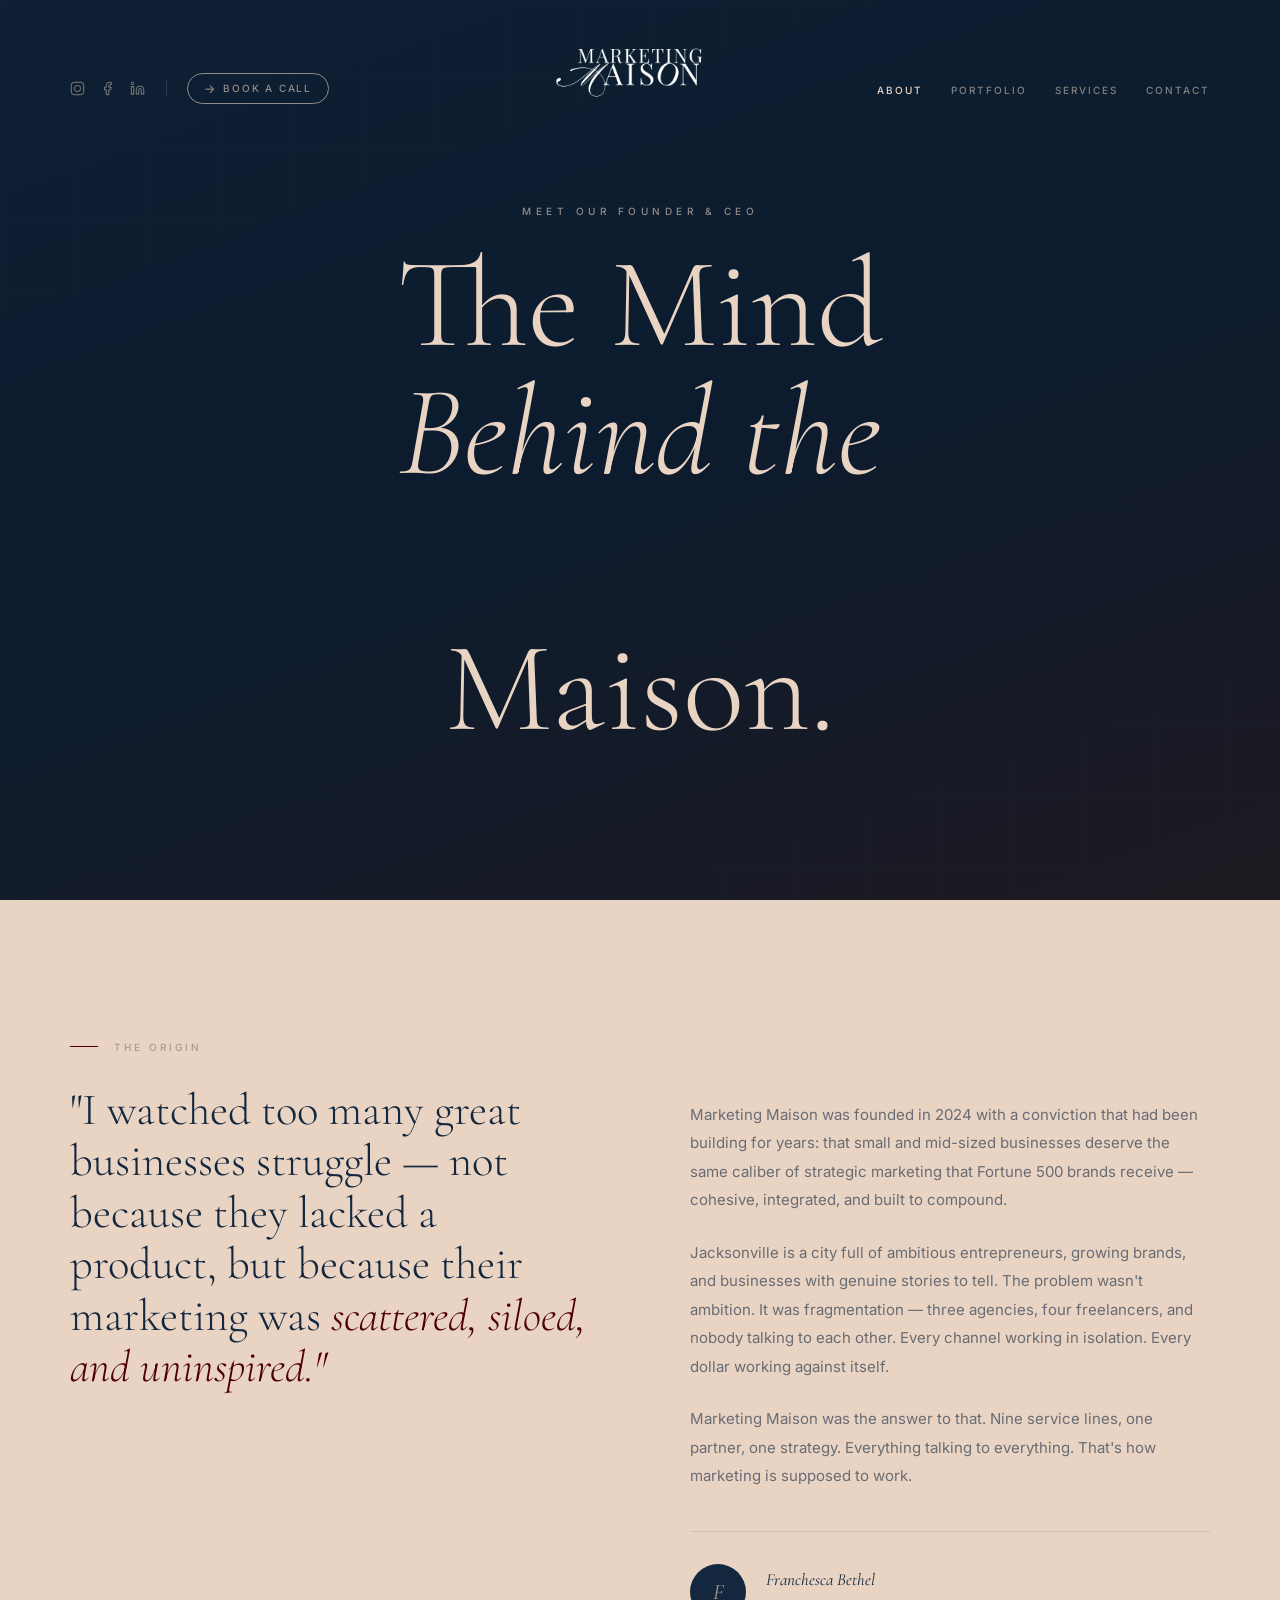
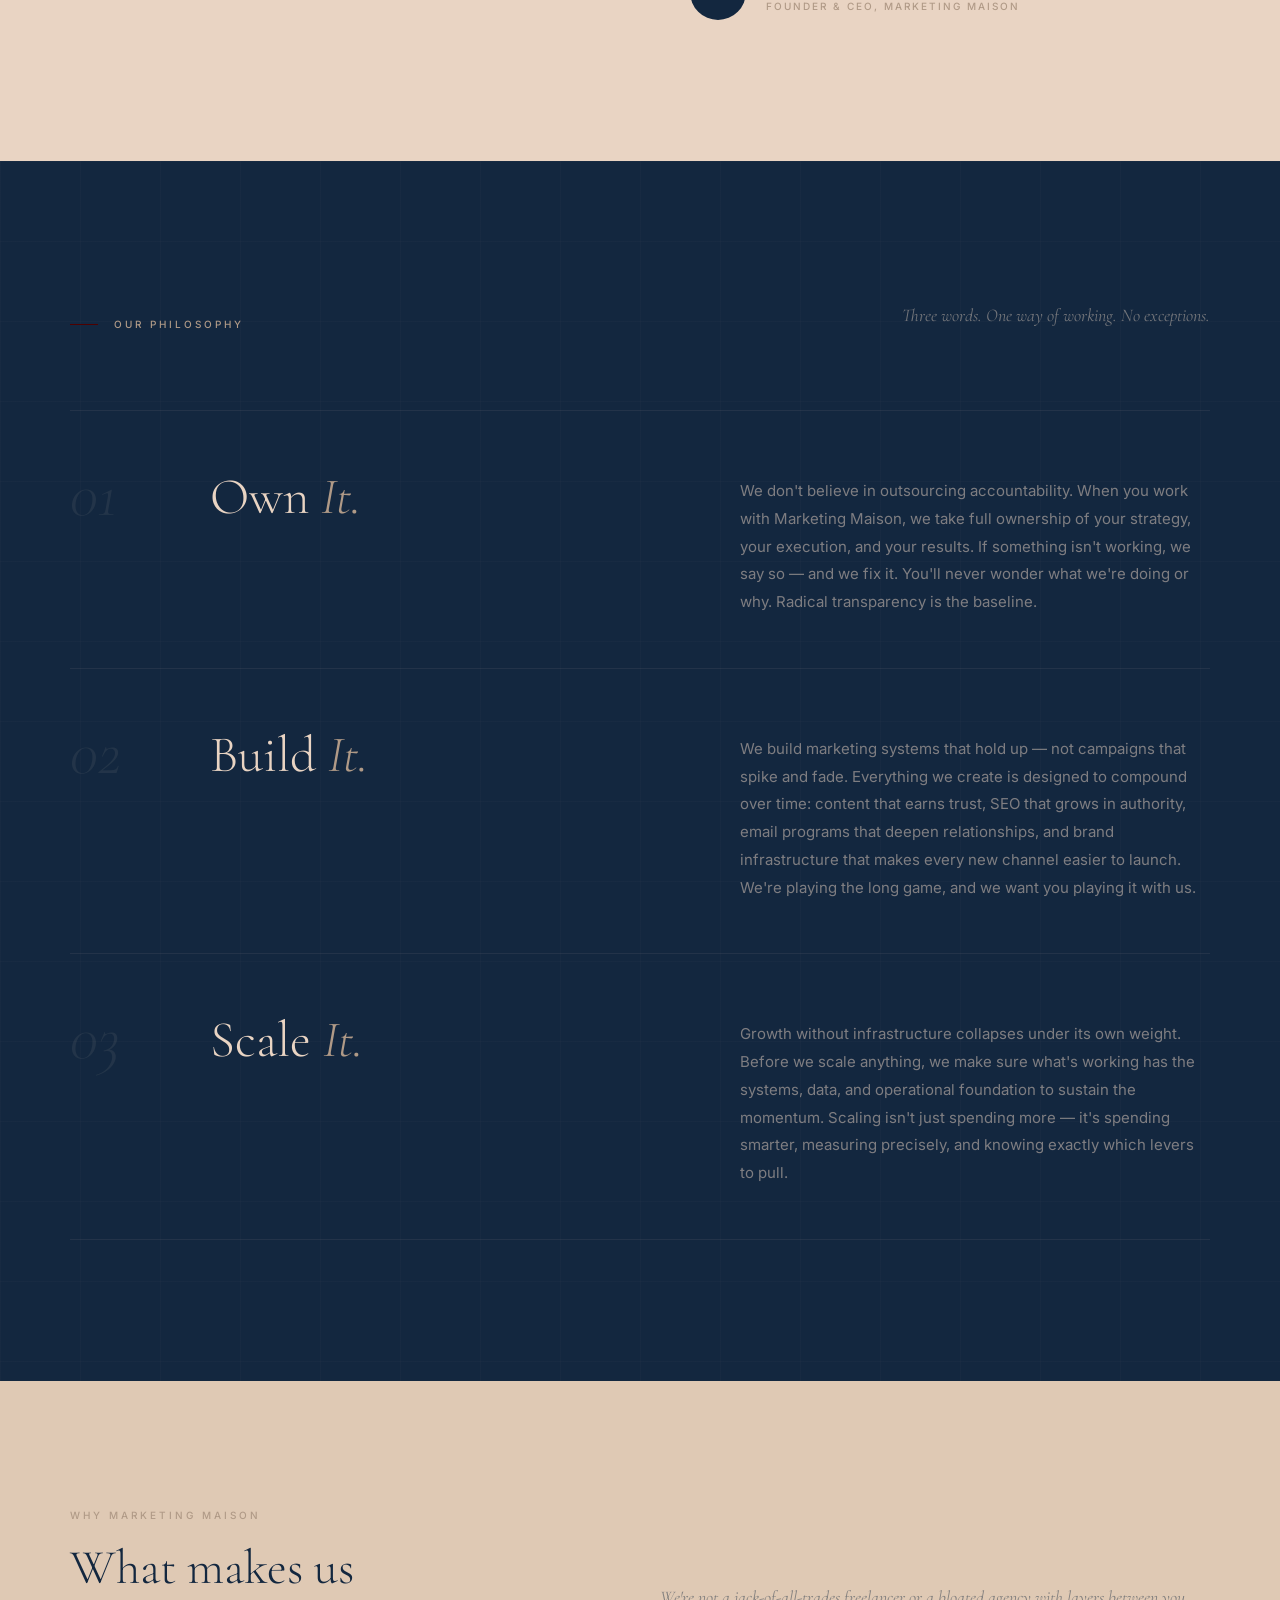
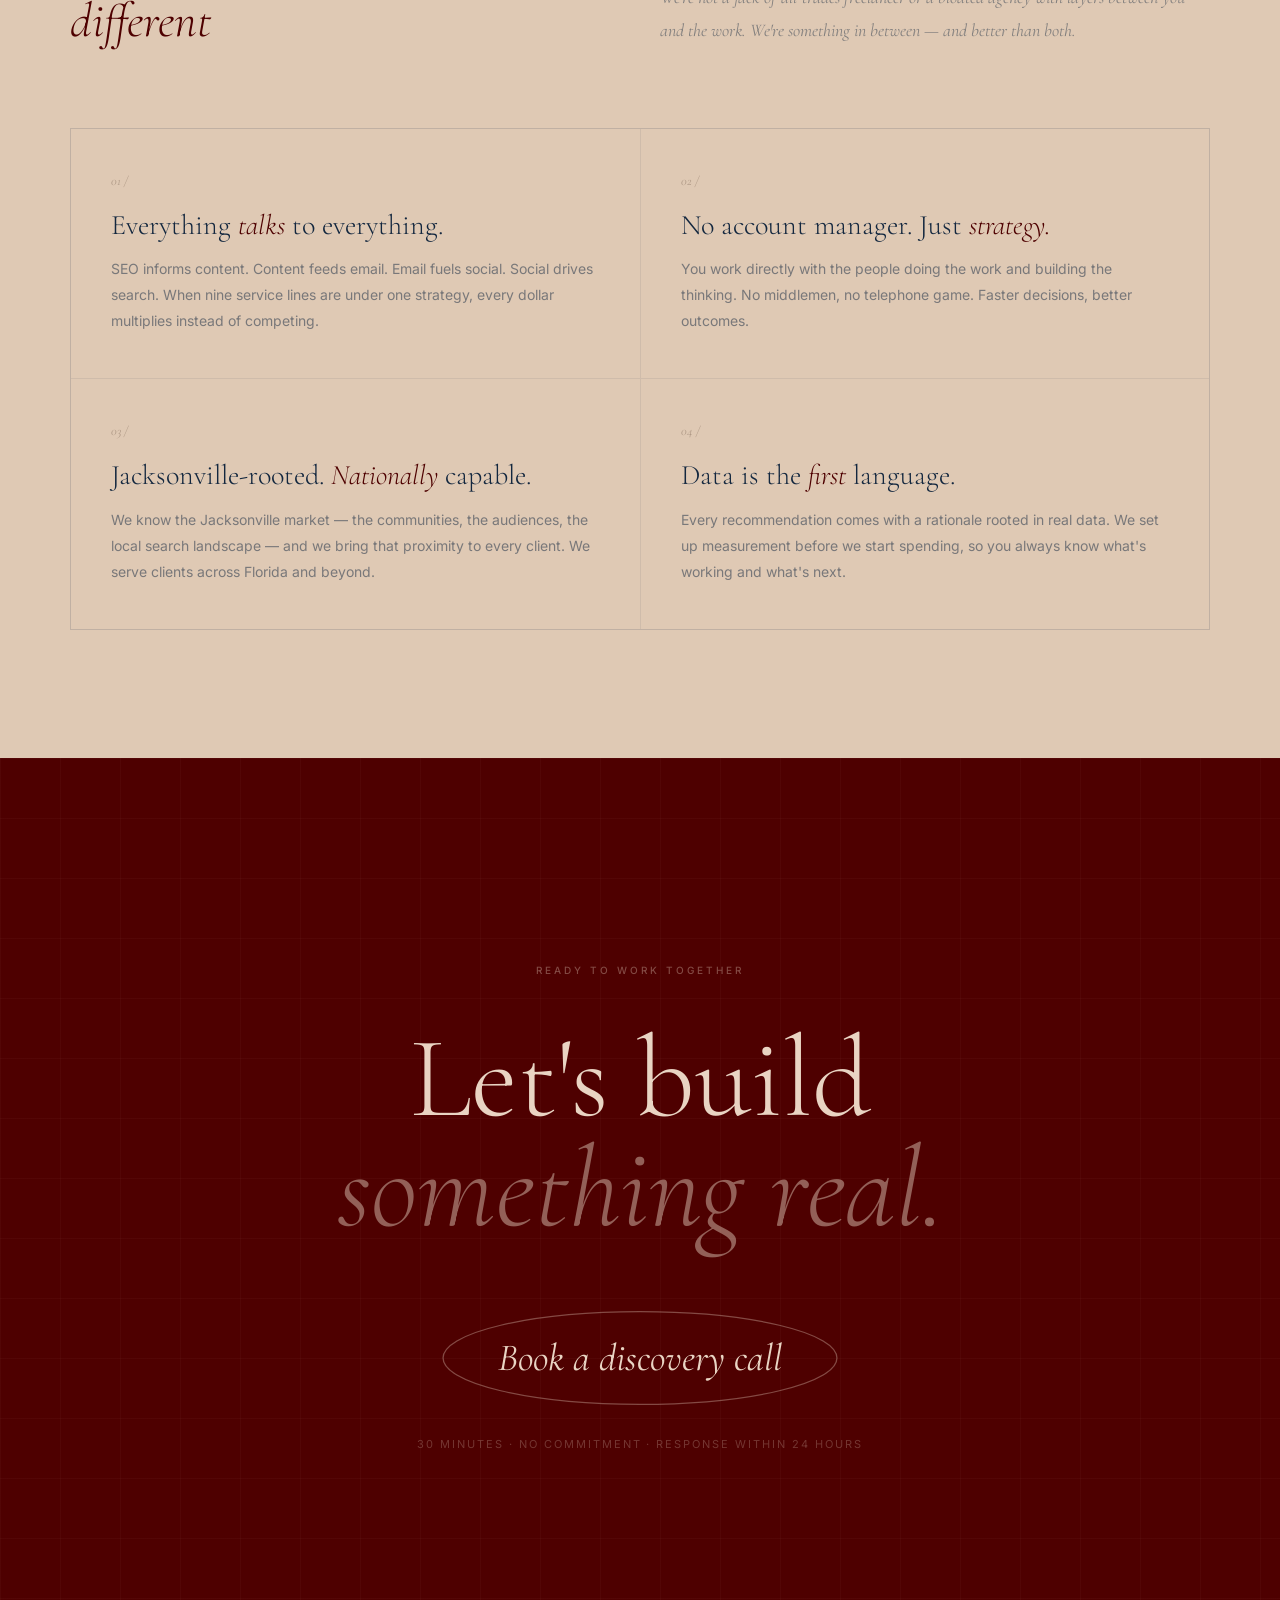
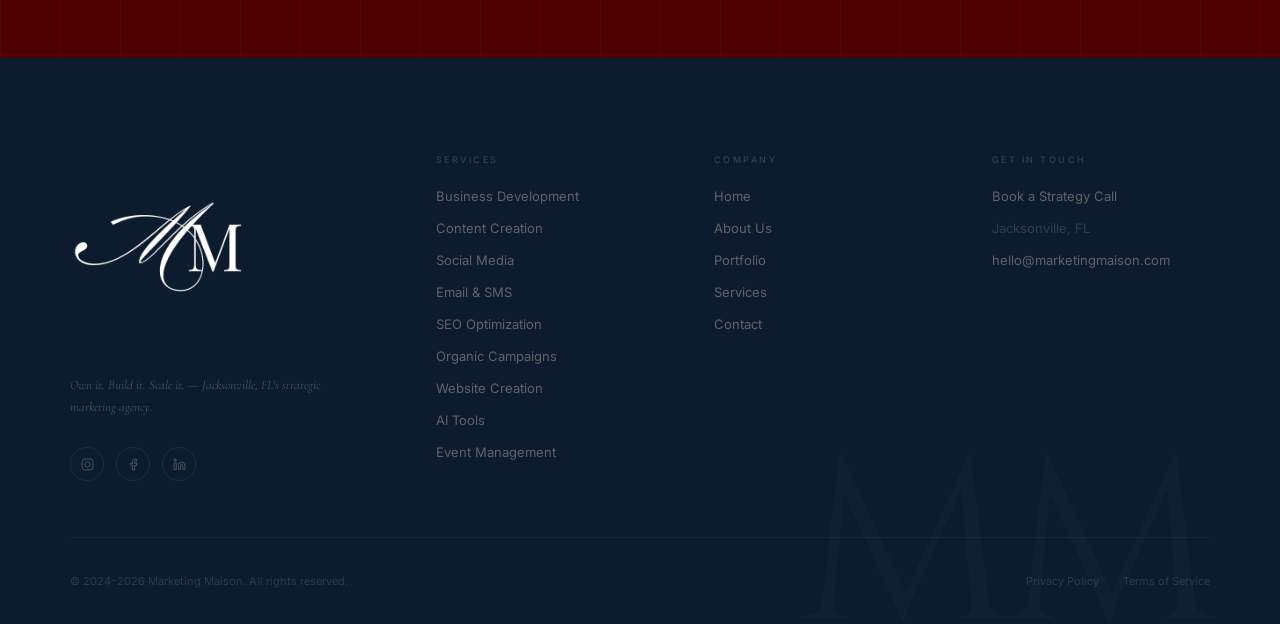
==== commit c31b37e2: "Add files via upload" ====
--- a/about.html
+++ b/about.html
@@ -539,7 +539,7 @@
       <div class="footer-top">
         <div class="footer-brand">
           <div class="footer-wordmark">
-            <img src="assets/logos/mm-white-primary-logo.png" alt="Marketing Maison" width="220" height="220" loading="lazy" />
+            <img src="assets/logos/mm-white-submark-logo.png" alt="Marketing Maison" width="64" height="64" loading="lazy" />
           </div>
           <p>Own it. Build it. Scale it. — Jacksonville, FL's strategic marketing agency.</p>
           <div class="footer-socials" aria-label="Follow Marketing Maison">
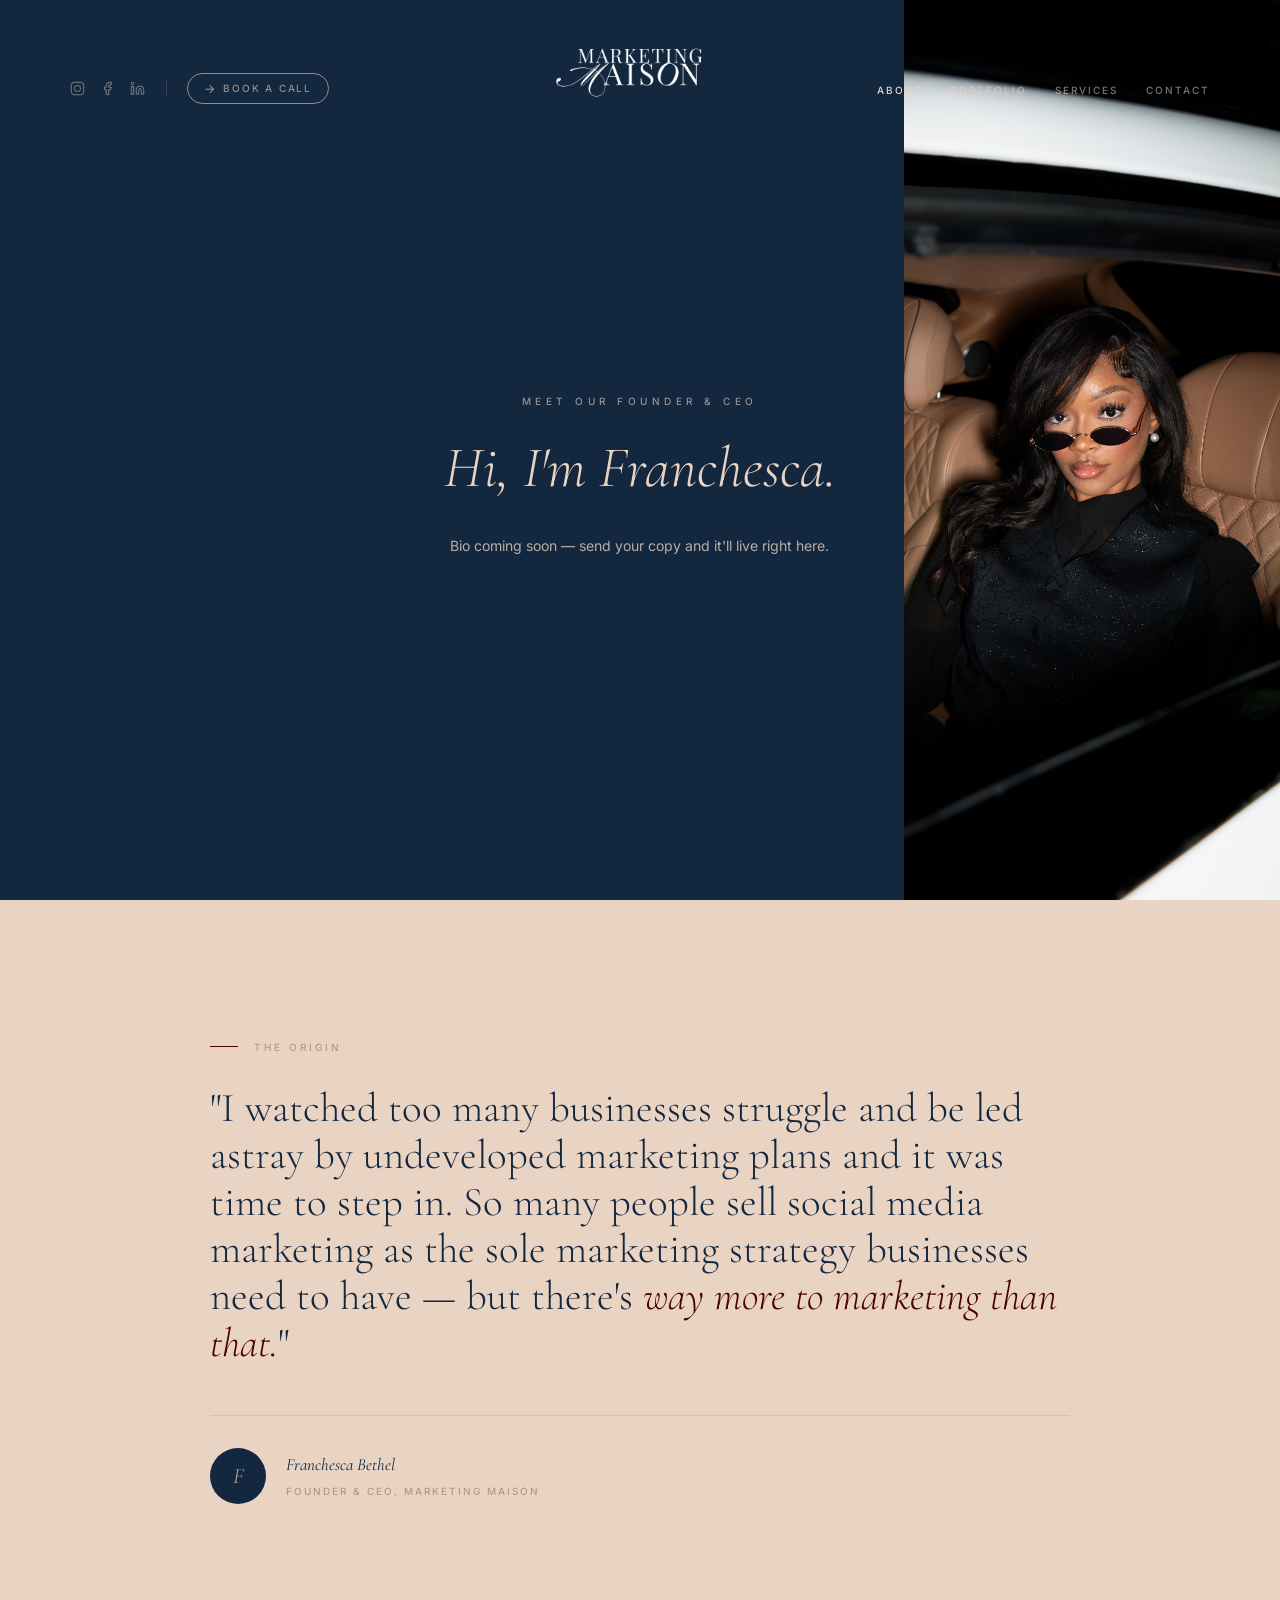
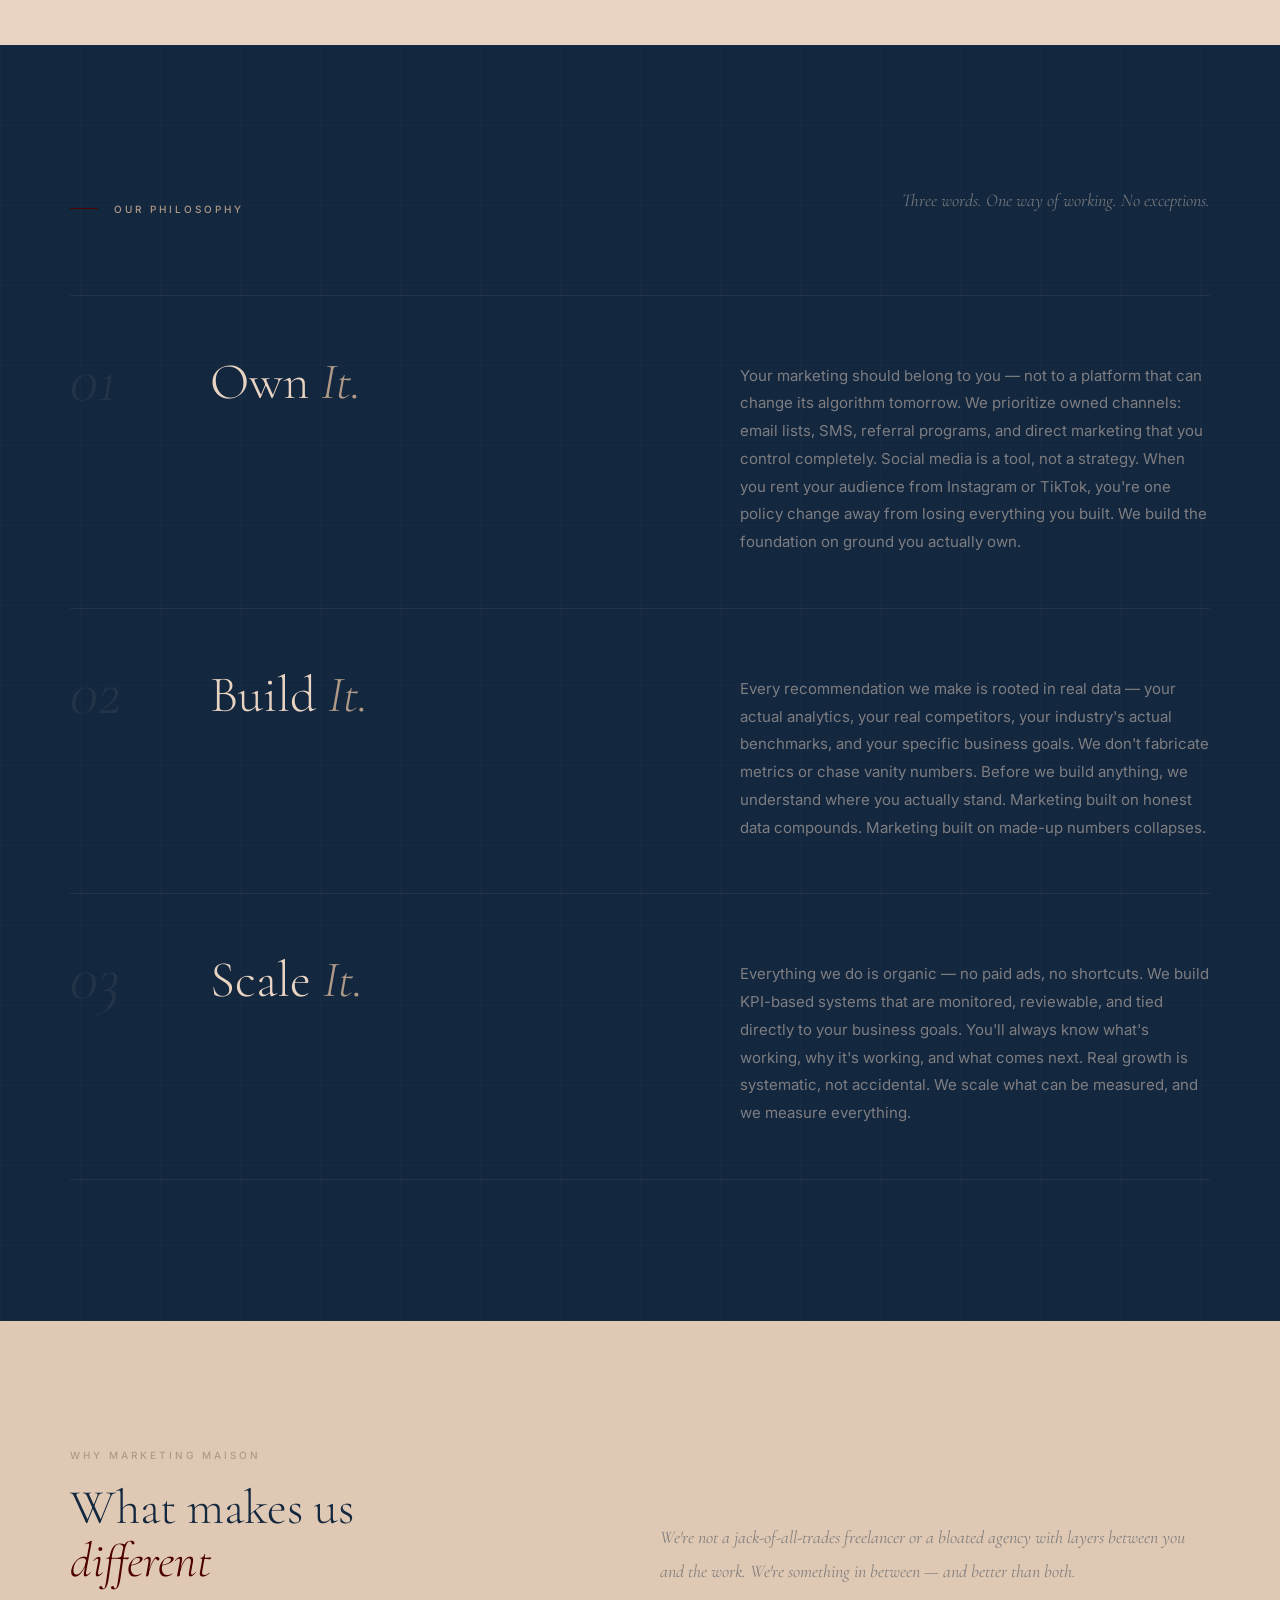
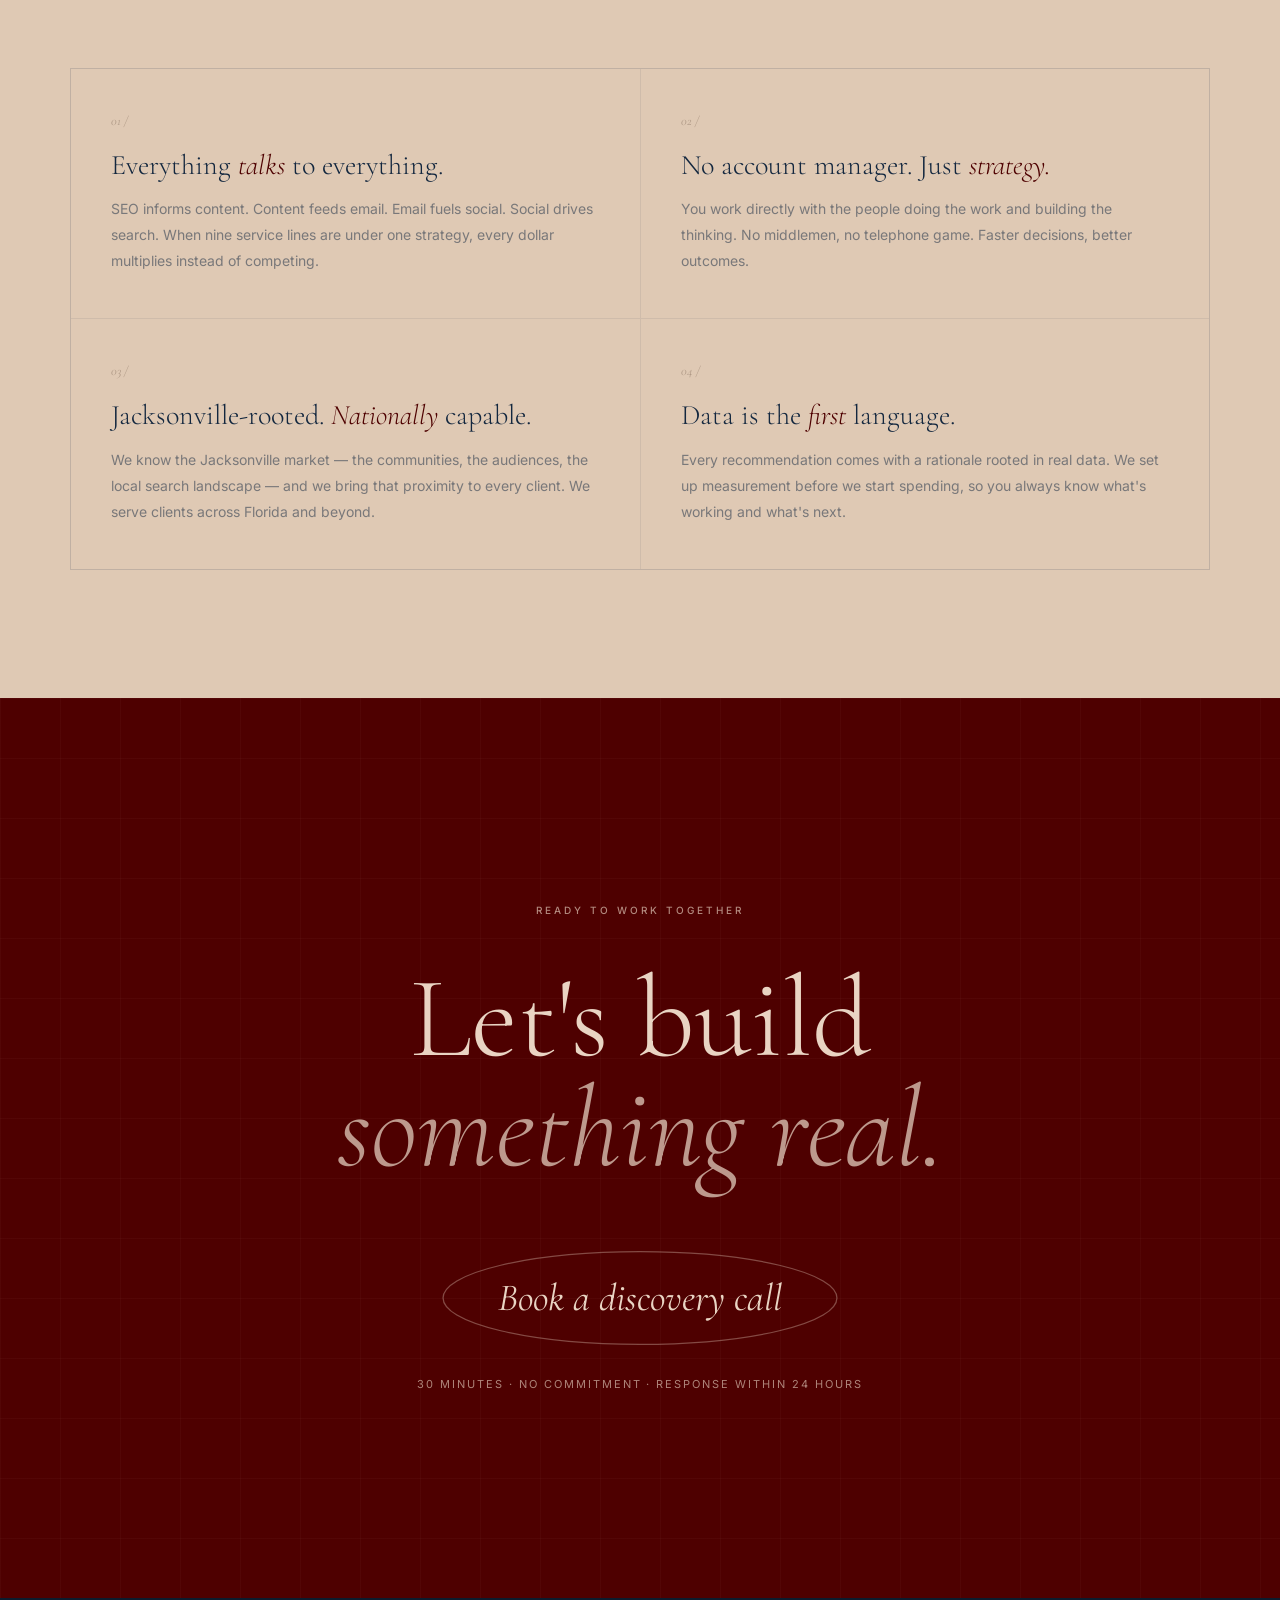
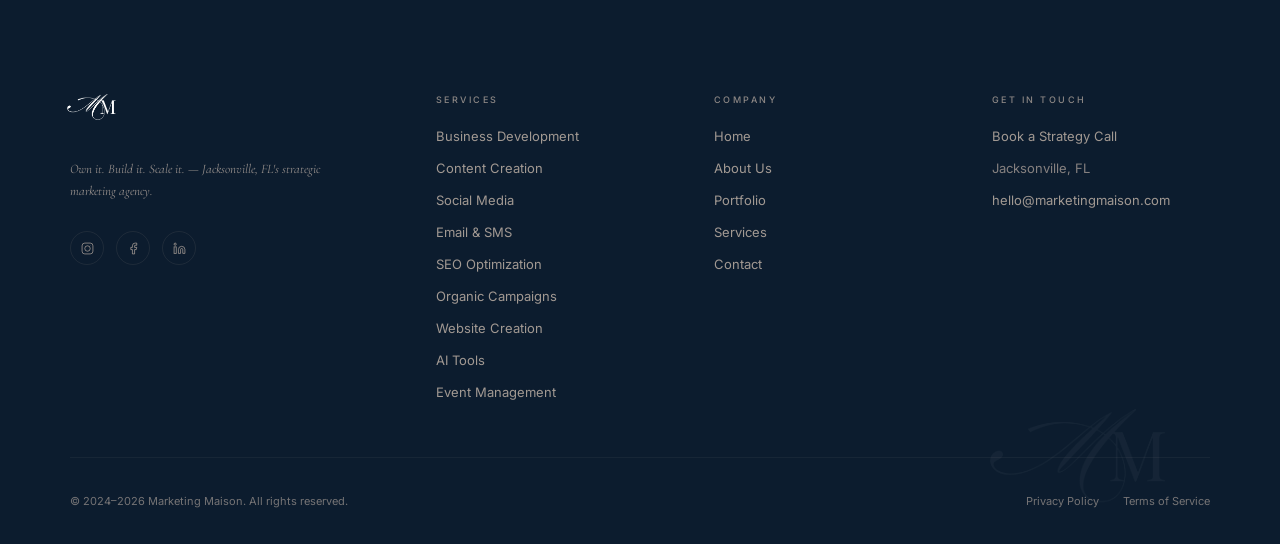
==== commit f844e9b2: "Add files via upload" ====
--- a/about.html
+++ b/about.html
@@ -16,74 +16,61 @@
   <link rel="stylesheet" href="css/styles.css" />
 
   <style>
-    /* ── About Hero (Founder-Forward, Full-Viewport) ─────────── */
+    /* ── About Hero — Split Media Layout ─────────────────────── */
     .about-hero {
+      display: grid;
+      grid-template-columns: 1fr 1.4fr 1fr;
+      min-height: 100svh;
+      background: var(--charcoal);
+      overflow: hidden;
+    }
+    .about-hero-media {
       position: relative;
-      min-height: 100svh;
-      display: flex;
-      align-items: center;
-      justify-content: center;
       overflow: hidden;
-      background: var(--black);
-    }
-    /* Placeholder background — swap in Franchesca's photo via background-image on .about-hero-bg */
-    .about-hero-bg {
+    }
+    .about-hero-media video,
+    .about-hero-media img {
       position: absolute;
       inset: 0;
-      background: linear-gradient(160deg, #13273f 0%, #0c1c2e 50%, #3a1810 100%);
-      background-size: cover;
-      background-position: center top;
-      z-index: 0;
-    }
-    /* Grid texture overlay */
-    .about-hero-bg::after {
-      content: '';
-      position: absolute; inset: 0;
-      background-image:
-        linear-gradient(rgba(233,212,195,0.02) 1px, transparent 1px),
-        linear-gradient(90deg, rgba(233,212,195,0.02) 1px, transparent 1px);
-      background-size: 72px 72px;
-      pointer-events: none;
-    }
-    /* Dark scrim over photo */
-    .about-hero::before {
-      content: '';
-      position: absolute; inset: 0;
-      background: rgba(12,28,46,0.60);
-      z-index: 1;
-      pointer-events: none;
-    }
-    .about-hero-inner {
-      position: relative;
-      z-index: 2;
-      text-align: center;
-      padding: calc(var(--nav-h) + 60px) var(--pad-x) 80px;
+      width: 100%;
+      height: 100%;
+      object-fit: cover;
+      object-position: center top;
+      display: block;
+    }
+    .about-hero-content {
       display: flex;
       flex-direction: column;
       align-items: center;
-      gap: 24px;
-      width: 100%;
+      justify-content: center;
+      text-align: center;
+      padding: calc(var(--nav-h) + 48px) 48px 72px;
+      color: var(--cream);
+      gap: 0;
     }
     .about-hero-eyebrow {
       font-size: 10px;
       font-weight: 500;
       letter-spacing: 0.45em;
       text-transform: uppercase;
-      color: rgba(233,212,195,0.60);
-      margin: 0;
+      color: rgba(233,212,195,0.62);
+      margin: 0 0 28px;
     }
     .about-hero h1 {
       font-family: var(--font-edit);
-      font-size: clamp(60px, 10vw, 152px);
+      font-style: italic;
+      font-size: clamp(36px, 4.5vw, 68px);
       font-weight: 300;
-      line-height: 1.0;
+      line-height: 1.15;
       color: var(--cream);
-      margin: 0;
-      max-width: 14ch;
-    }
-    .about-hero h1 em {
-      font-style: italic;
-      display: block;
+      margin: 0 0 32px;
+    }
+    .about-hero-bio {
+      font-size: clamp(13px, 1.1vw, 15px);
+      line-height: 1.85;
+      color: rgba(233,212,195,0.78);
+      max-width: 52ch;
+      text-align: center;
     }
 
     /* ── Origin Story ───────────────────────────────────────── */
@@ -98,6 +85,18 @@
       grid-template-columns: 1fr 1fr;
       gap: 0 100px;
       align-items: start;
+    }
+    /* Centered single-column variant (used when quote stands alone) */
+    .origin-inner.origin-centered {
+      grid-template-columns: 1fr;
+      max-width: 860px;
+      text-align: left;
+    }
+    .origin-inner.origin-centered .origin-pull {
+      font-size: clamp(24px, 3.2vw, 48px);
+    }
+    .origin-inner.origin-centered .origin-signature {
+      margin-top: 48px;
     }
     .origin-label {
       font-size: 10px;
@@ -342,8 +341,21 @@
 
     /* ── Responsive ─────────────────────────────────────────── */
     @media (max-width: 1000px) {
-      .about-hero h1 { font-size: clamp(52px, 12vw, 100px); }
+      /* Stack hero: hide video panel, show photo on top */
+      .about-hero {
+        grid-template-columns: 1fr;
+        grid-template-rows: 380px auto;
+        min-height: auto;
+      }
+      .about-hero-media:first-child { display: none; } /* hide video on tablet */
+      .about-hero-media:last-child { min-height: 380px; }
+      .about-hero-content {
+        padding: 64px var(--pad-x) 72px;
+        order: 2;
+      }
+      .about-hero-media:last-child { order: 1; }
       .origin-inner { grid-template-columns: 1fr; gap: 60px; }
+      .origin-inner.origin-centered { gap: 0; }
       .origin-body { padding-top: 0; }
       .values-top { flex-direction: column; align-items: flex-start; gap: 24px; }
       .values-sub { text-align: left; }
@@ -355,7 +367,6 @@
       .value-row { grid-template-columns: 1fr; }
       .value-num { display: none; }
       .diff-grid { grid-template-columns: 1fr; }
-      .about-hero h1 { font-size: clamp(48px, 14vw, 80px); }
     }
   </style>
 </head>
@@ -413,32 +424,39 @@
 
     <!-- ── ABOUT HERO ── -->
     <section class="about-hero" aria-labelledby="about-hero-heading">
-      <!-- Background: swap in Franchesca's photo by adding style="background-image: url('../assets/your-photo.jpg');" to .about-hero-bg -->
-      <div class="about-hero-bg" aria-hidden="true"></div>
-      <div class="about-hero-inner">
+
+      <!-- Left: brand video -->
+      <div class="about-hero-media" aria-hidden="true">
+        <video autoplay muted loop playsinline>
+          <source src="assets/About_Hero_Video.mp4" type="video/mp4" />
+        </video>
+      </div>
+
+      <!-- Center: founder intro -->
+      <div class="about-hero-content">
         <p class="about-hero-eyebrow" data-fade>Meet Our Founder &amp; CEO</p>
-        <h1 id="about-hero-heading" data-fade>
-          The Mind<br />
-          <em>Behind the</em><br />
-          Maison.
-        </h1>
-      </div>
+        <h1 id="about-hero-heading" data-fade><em>Hi, I'm Franchesca.</em></h1>
+        <p class="about-hero-bio" data-fade>
+          Bio coming soon — send your copy and it'll live right here.
+        </p>
+      </div>
+
+      <!-- Right: founder photo -->
+      <div class="about-hero-media">
+        <img src="assets/Fran.JPG" alt="Franchesca Bethel, Founder & CEO of Marketing Maison" loading="eager" />
+      </div>
+
     </section>
 
     <!-- ── ORIGIN STORY ── -->
     <section class="origin-section" aria-labelledby="origin-heading">
-      <div class="origin-inner">
+      <div class="origin-inner origin-centered">
         <div data-fade>
           <p class="origin-label">The Origin</p>
           <blockquote class="origin-pull" id="origin-heading">
-            "I watched too many great businesses struggle — not because they lacked a product, but because their marketing was <em>scattered, siloed, and uninspired."</em>
+            "I watched too many businesses struggle and be led astray by undeveloped marketing plans and it was time to step in. So many people sell social media marketing as the sole marketing strategy businesses need to have — but there's <em>way more to marketing than that.</em>"
           </blockquote>
-        </div>
-        <div class="origin-body" data-fade>
-          <p>Marketing Maison was founded in 2024 with a conviction that had been building for years: that small and mid-sized businesses deserve the same caliber of strategic marketing that Fortune 500 brands receive — cohesive, integrated, and built to compound.</p>
-          <p>Jacksonville is a city full of ambitious entrepreneurs, growing brands, and businesses with genuine stories to tell. The problem wasn't ambition. It was fragmentation — three agencies, four freelancers, and nobody talking to each other. Every channel working in isolation. Every dollar working against itself.</p>
-          <p>Marketing Maison was the answer to that. Nine service lines, one partner, one strategy. Everything talking to everything. That's how marketing is supposed to work.</p>
-          <div class="origin-signature">
+          <div class="origin-signature" data-fade>
             <div class="origin-sig-photo" aria-hidden="true">F</div>
             <div>
               <span class="origin-sig-name">Franchesca Bethel</span>
@@ -461,17 +479,17 @@
           <div class="value-row" data-fade>
             <span class="value-num" aria-hidden="true">01</span>
             <h2 class="value-title" id="values-heading">Own <em>It.</em></h2>
-            <p class="value-body">We don't believe in outsourcing accountability. When you work with Marketing Maison, we take full ownership of your strategy, your execution, and your results. If something isn't working, we say so — and we fix it. You'll never wonder what we're doing or why. Radical transparency is the baseline.</p>
+            <p class="value-body">Your marketing should belong to you — not to a platform that can change its algorithm tomorrow. We prioritize owned channels: email lists, SMS, referral programs, and direct marketing that you control completely. Social media is a tool, not a strategy. When you rent your audience from Instagram or TikTok, you're one policy change away from losing everything you built. We build the foundation on ground you actually own.</p>
           </div>
           <div class="value-row" data-fade>
             <span class="value-num" aria-hidden="true">02</span>
             <h2 class="value-title">Build <em>It.</em></h2>
-            <p class="value-body">We build marketing systems that hold up — not campaigns that spike and fade. Everything we create is designed to compound over time: content that earns trust, SEO that grows in authority, email programs that deepen relationships, and brand infrastructure that makes every new channel easier to launch. We're playing the long game, and we want you playing it with us.</p>
+            <p class="value-body">Every recommendation we make is rooted in real data — your actual analytics, your real competitors, your industry's actual benchmarks, and your specific business goals. We don't fabricate metrics or chase vanity numbers. Before we build anything, we understand where you actually stand. Marketing built on honest data compounds. Marketing built on made-up numbers collapses.</p>
           </div>
           <div class="value-row" data-fade>
             <span class="value-num" aria-hidden="true">03</span>
             <h2 class="value-title">Scale <em>It.</em></h2>
-            <p class="value-body">Growth without infrastructure collapses under its own weight. Before we scale anything, we make sure what's working has the systems, data, and operational foundation to sustain the momentum. Scaling isn't just spending more — it's spending smarter, measuring precisely, and knowing exactly which levers to pull.</p>
+            <p class="value-body">Everything we do is organic — no paid ads, no shortcuts. We build KPI-based systems that are monitored, reviewable, and tied directly to your business goals. You'll always know what's working, why it's working, and what comes next. Real growth is systematic, not accidental. We scale what can be measured, and we measure everything.</p>
           </div>
         </div>
       </div>
--- a/css/styles.css
+++ b/css/styles.css
@@ -507,7 +507,7 @@
   font-size: 11px;
   font-weight: 400;
   letter-spacing: 0.08em;
-  color: rgba(19,39,63,0.4);
+  color: rgba(19,39,63,0.78);
   line-height: 1.5;
 }
 
@@ -537,7 +537,7 @@
   font-family: var(--font-edit);
   font-style: italic;
   font-size: 13px;
-  color: rgba(19,39,63,0.3);
+  color: rgba(19,39,63,0.72);
 }
 
 .service-rows { margin-top: 0; }
@@ -680,7 +680,7 @@
   font-family: var(--font-edit);
   font-style: italic;
   font-size: clamp(15px, 1.4vw, 18px);
-  color: rgba(233,212,195,0.45);
+  color: rgba(233,212,195,0.72);
   line-height: 1.85;
   margin-bottom: 36px;
 }
@@ -697,7 +697,7 @@
   font-size: 10px;
   font-weight: 400;
   letter-spacing: 0.1em;
-  color: rgba(233,212,195,0.4);
+  color: rgba(233,212,195,0.70);
   transition: border-color 0.2s, color 0.2s;
 }
 .who-tag:hover { border-color: var(--stone); color: var(--cream); }
@@ -764,7 +764,7 @@
   font-family: var(--font-edit);
   font-style: italic;
   font-size: clamp(14px, 1.3vw, 17px);
-  color: rgba(19,39,63,0.45);
+  color: rgba(19,39,63,0.78);
   line-height: 1.85;
 }
 
@@ -800,7 +800,7 @@
 .ps-body {
   font-size: 14px;
   line-height: 1.85;
-  color: rgba(19,39,63,0.5);
+  color: rgba(19,39,63,0.78);
 }
 .ps-tag {
   font-size: 10px;
@@ -961,7 +961,7 @@
 .pr.featured .pr-name,
 .pr.featured .pr-desc { color: var(--cream); }
 .pr.featured .pr-price { color: var(--stone); }
-.pr.featured .pr-mo { color: rgba(233,212,195,0.3); }
+.pr.featured .pr-mo { color: rgba(233,212,195,0.65); }
 .pr.featured .pr-cta-link { border-color: rgba(233,212,195,0.25); color: var(--cream); }
 .pr.featured .pr-cta-link:hover { background: var(--cream); color: var(--charcoal); }
 
@@ -989,7 +989,7 @@
   font-family: var(--font-edit);
   font-style: italic;
   font-size: 13px;
-  color: rgba(19,39,63,0.4);
+  color: rgba(19,39,63,0.78);
   line-height: 1.6;
 }
 .pr-price {
@@ -1005,7 +1005,7 @@
   font-family: var(--font-body);
   font-size: 11px;
   font-weight: 400;
-  color: rgba(19,39,63,0.3);
+  color: rgba(19,39,63,0.72);
   display: block;
   text-align: right;
   margin-top: 6px;
@@ -1062,7 +1062,7 @@
 .faq-sub {
   font-size: 14px;
   line-height: 1.8;
-  color: rgba(19,39,63,0.45);
+  color: rgba(19,39,63,0.78);
   margin-bottom: 32px;
 }
 .faq-link {
@@ -1118,7 +1118,7 @@
   padding-bottom: 28px;
   font-size: 14px;
   line-height: 1.9;
-  color: rgba(19,39,63,0.5);
+  color: rgba(19,39,63,0.78);
 }
 .accordion-panel-inner a { color: var(--wine); text-decoration: underline; text-underline-offset: 3px; }
 
@@ -1151,7 +1151,7 @@
   font-weight: 500;
   letter-spacing: 0.3em;
   text-transform: uppercase;
-  color: rgba(233,212,195,0.35);
+  color: rgba(233,212,195,0.65);
   margin-bottom: 48px;
 }
 .cta-headline {
@@ -1162,13 +1162,13 @@
   color: var(--cream);
   margin-bottom: 64px;
 }
-.cta-headline em { font-style: italic; color: rgba(233,212,195,0.45); }
+.cta-headline em { font-style: italic; color: rgba(233,212,195,0.72); }
 .cta-fine {
   margin-top: 28px;
   font-size: 11px;
   letter-spacing: 0.18em;
   text-transform: uppercase;
-  color: rgba(233,212,195,0.25);
+  color: rgba(233,212,195,0.62);
 }
 
 /* CTA oval variant */
@@ -1213,7 +1213,7 @@
 .nl-body {
   font-size: 14px;
   line-height: 1.8;
-  color: rgba(233,212,195,0.35);
+  color: rgba(233,212,195,0.65);
 }
 .nl-form {
   display: flex;
@@ -1255,7 +1255,7 @@
 .nl-row button:hover { background: var(--wine-mid); }
 .nl-fine {
   font-size: 11px;
-  color: rgba(233,212,195,0.18);
+  color: rgba(233,212,195,0.55);
 }
 .nl-fine a { color: var(--stone); text-decoration: underline; text-underline-offset: 3px; }
 
@@ -1268,15 +1268,14 @@
   overflow: hidden;
 }
 .mm-footer::before {
-  content: 'MM';
+  content: '';
   position: absolute;
-  bottom: -40px;
+  bottom: -24px;
   right: var(--pad-x);
-  font-family: var(--font-display);
-  font-size: clamp(120px, 18vw, 260px);
-  color: rgba(233,212,195,0.022);
-  line-height: 1;
-  letter-spacing: -0.04em;
+  width: clamp(140px, 18vw, 260px);
+  height: clamp(140px, 18vw, 260px);
+  background: url('../assets/logos/mm-white-submark-logo.png') no-repeat center / contain;
+  opacity: 0.04;
   pointer-events: none;
   user-select: none;
 }
@@ -1294,13 +1293,13 @@
   font-family: var(--font-edit);
   font-style: italic;
   font-size: 13px;
-  color: rgba(233,212,195,0.28);
+  color: rgba(233,212,195,0.62);
   line-height: 1.75;
   margin: 20px 0 28px;
   max-width: 280px;
 }
 .footer-wordmark img {
-  width: 220px;
+  width: 64px;
   height: auto;
   display: block;
   margin: -20px 0 4px -6px; /* compensate for logo's transparent padding */
@@ -1316,7 +1315,7 @@
   display: flex;
   align-items: center;
   justify-content: center;
-  color: rgba(233,212,195,0.35);
+  color: rgba(233,212,195,0.65);
   transition: border-color 0.2s, color 0.2s;
 }
 .footer-socials a:hover { border-color: var(--stone); color: var(--stone); }
@@ -1327,19 +1326,19 @@
   font-weight: 500;
   letter-spacing: 0.28em;
   text-transform: uppercase;
-  color: rgba(233,212,195,0.2);
+  color: rgba(233,212,195,0.58);
   margin-bottom: 20px;
 }
 .footer-col ul { display: flex; flex-direction: column; gap: 12px; }
 .footer-col li a {
   font-size: 13px;
-  color: rgba(233,212,195,0.38);
+  color: rgba(233,212,195,0.68);
   transition: color 0.2s;
 }
 .footer-col li a:hover { color: var(--cream); }
 .footer-col li span {
   font-size: 13px;
-  color: rgba(233,212,195,0.18);
+  color: rgba(233,212,195,0.55);
 }
 
 .footer-bottom {
@@ -1349,10 +1348,10 @@
   flex-wrap: wrap;
   gap: 16px;
 }
-.footer-copy { font-size: 11px; color: rgba(233,212,195,0.16); }
+.footer-copy { font-size: 11px; color: rgba(233,212,195,0.48); }
 .footer-legal { display: flex; gap: 24px; }
-.footer-legal a { font-size: 11px; color: rgba(233,212,195,0.16); transition: color 0.2s; }
-.footer-legal a:hover { color: rgba(233,212,195,0.4); }
+.footer-legal a { font-size: 11px; color: rgba(233,212,195,0.48); transition: color 0.2s; }
+.footer-legal a:hover { color: rgba(233,212,195,0.70); }
 
 /* ── SCROLL ANIMATIONS ────────────────────────────────────── */
 [data-fade] {
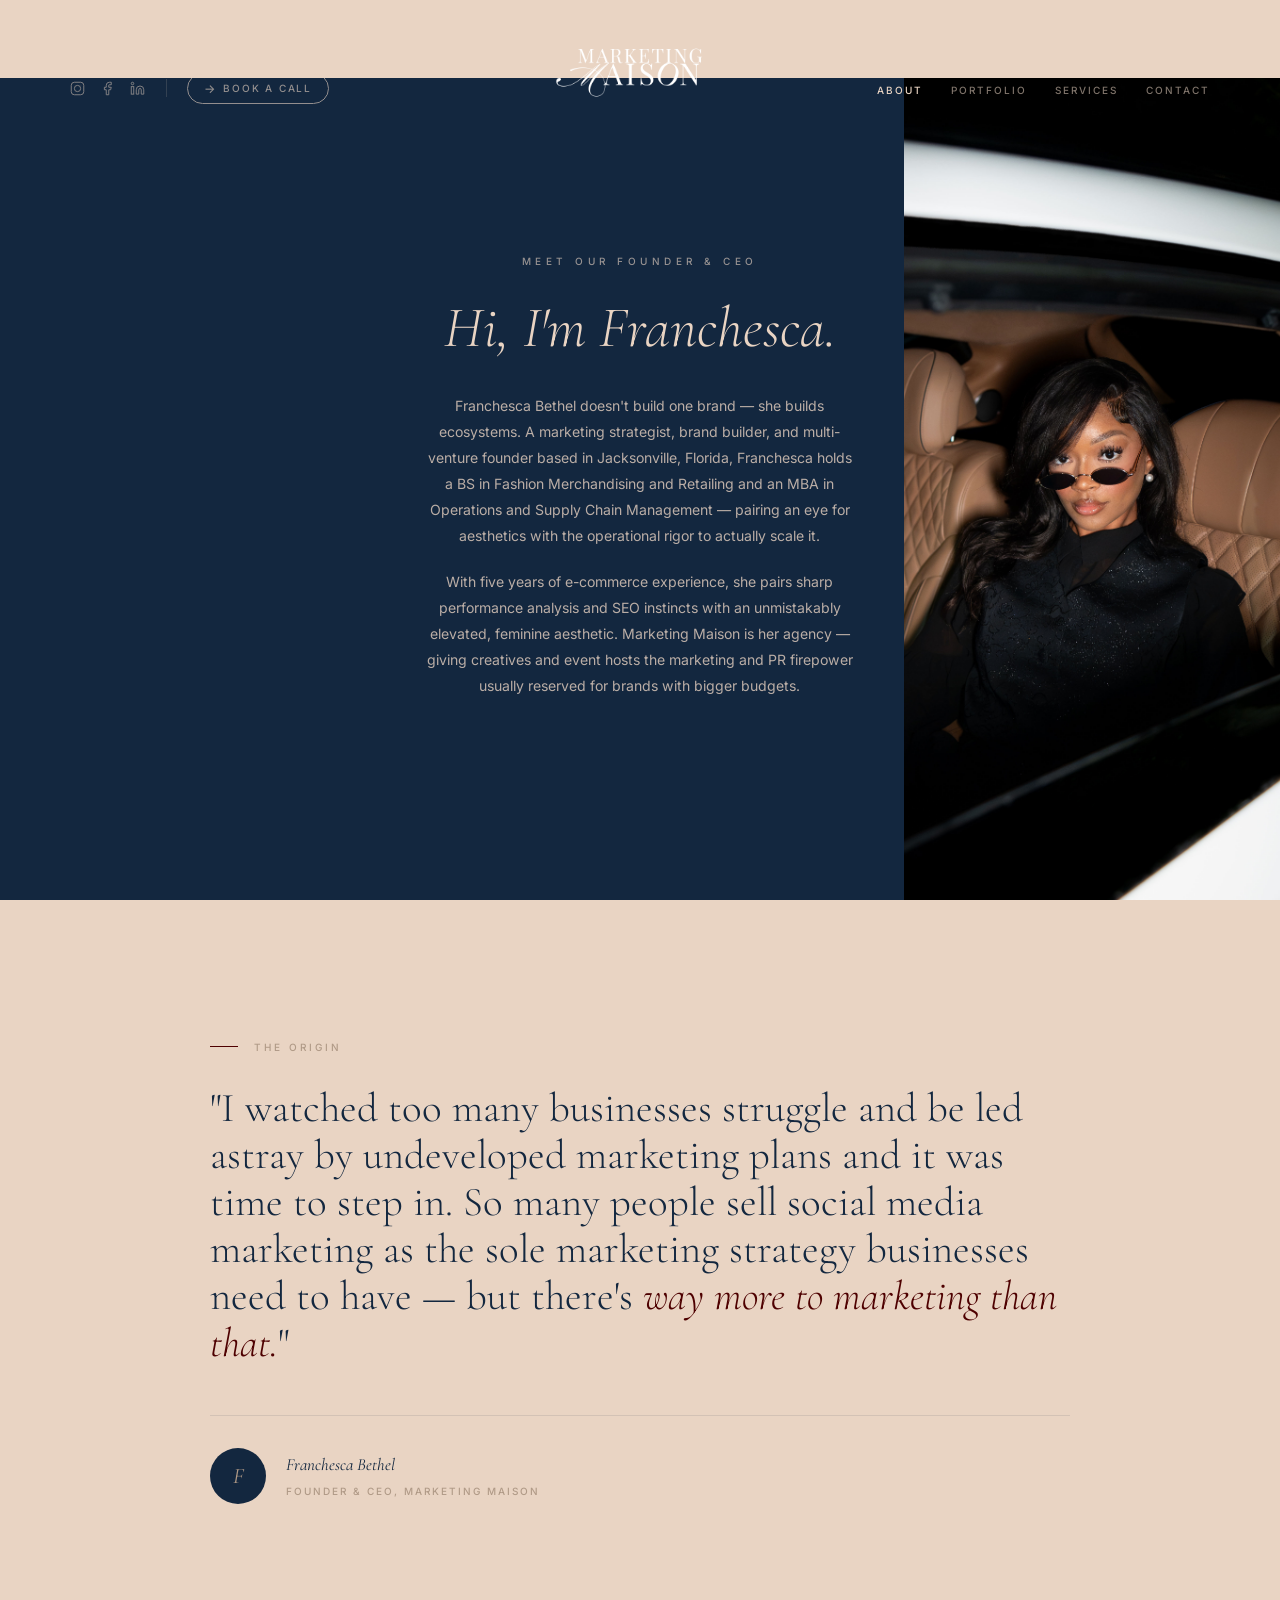
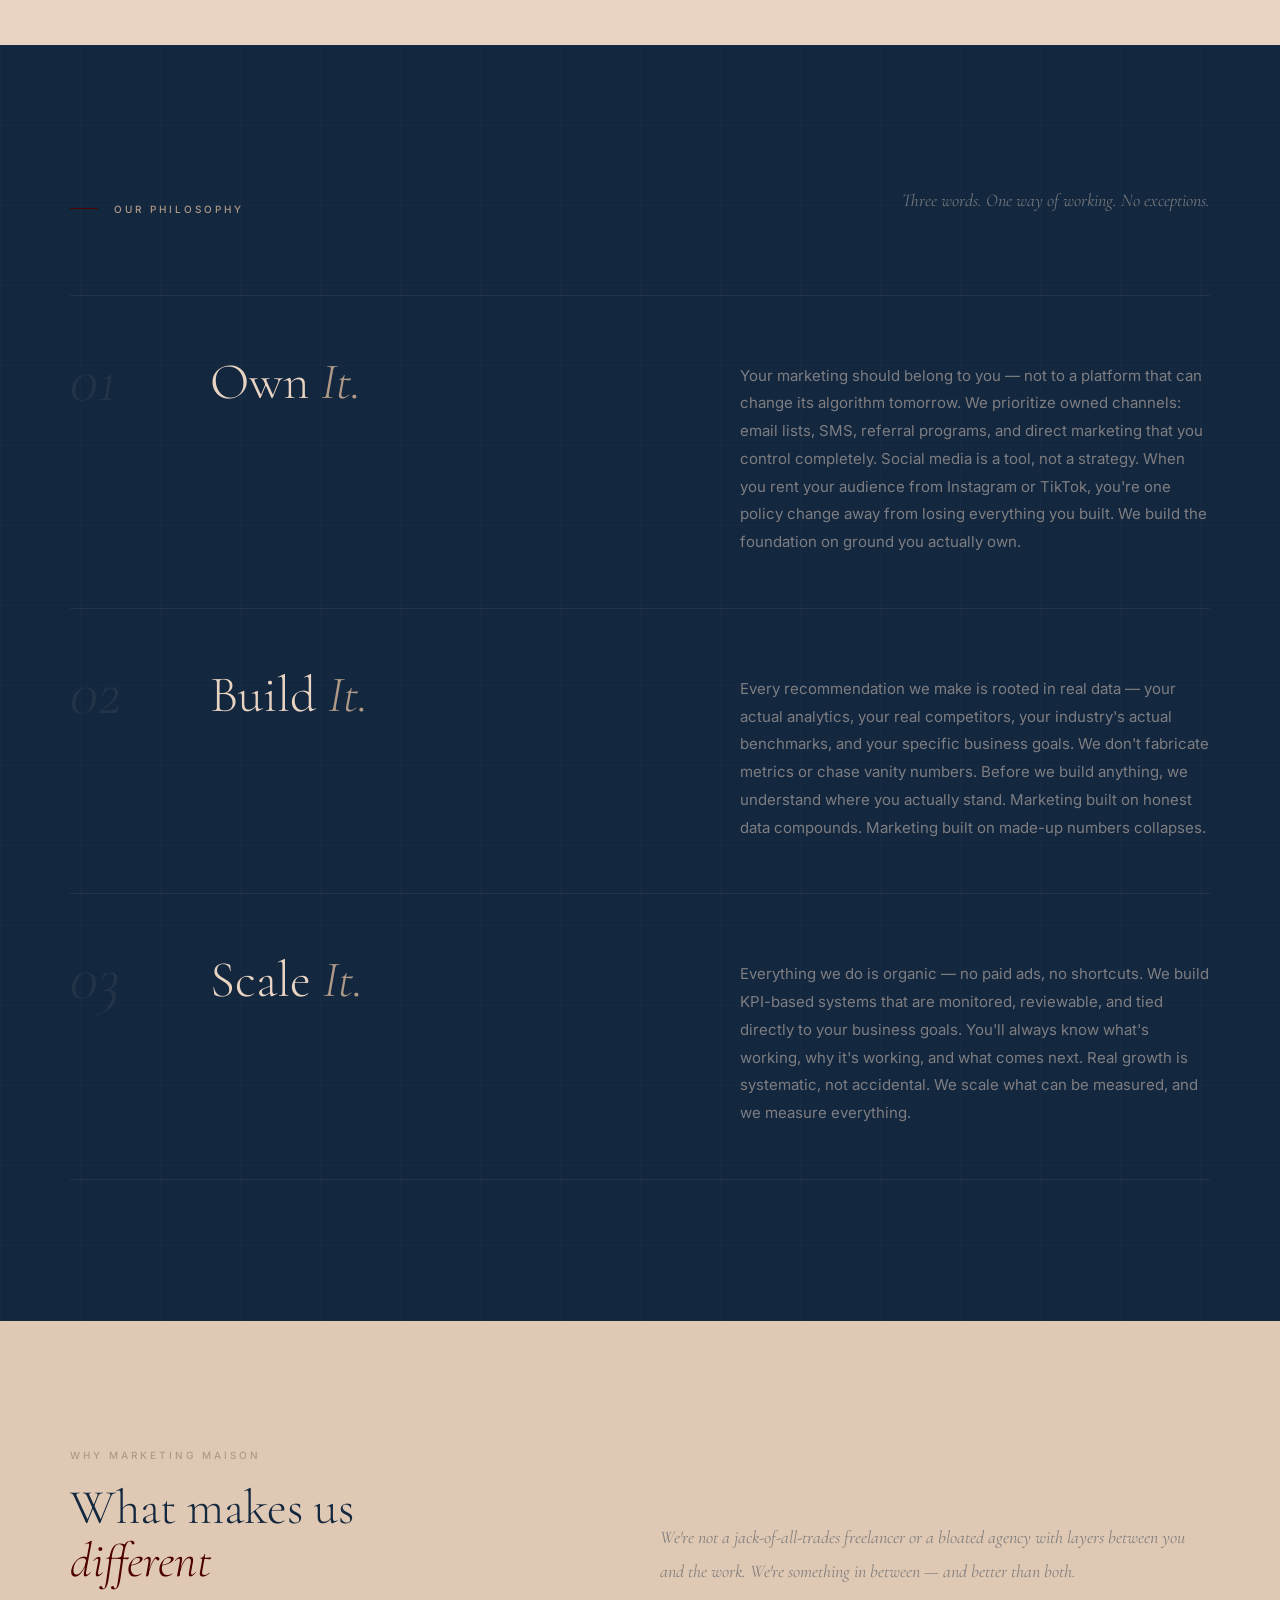
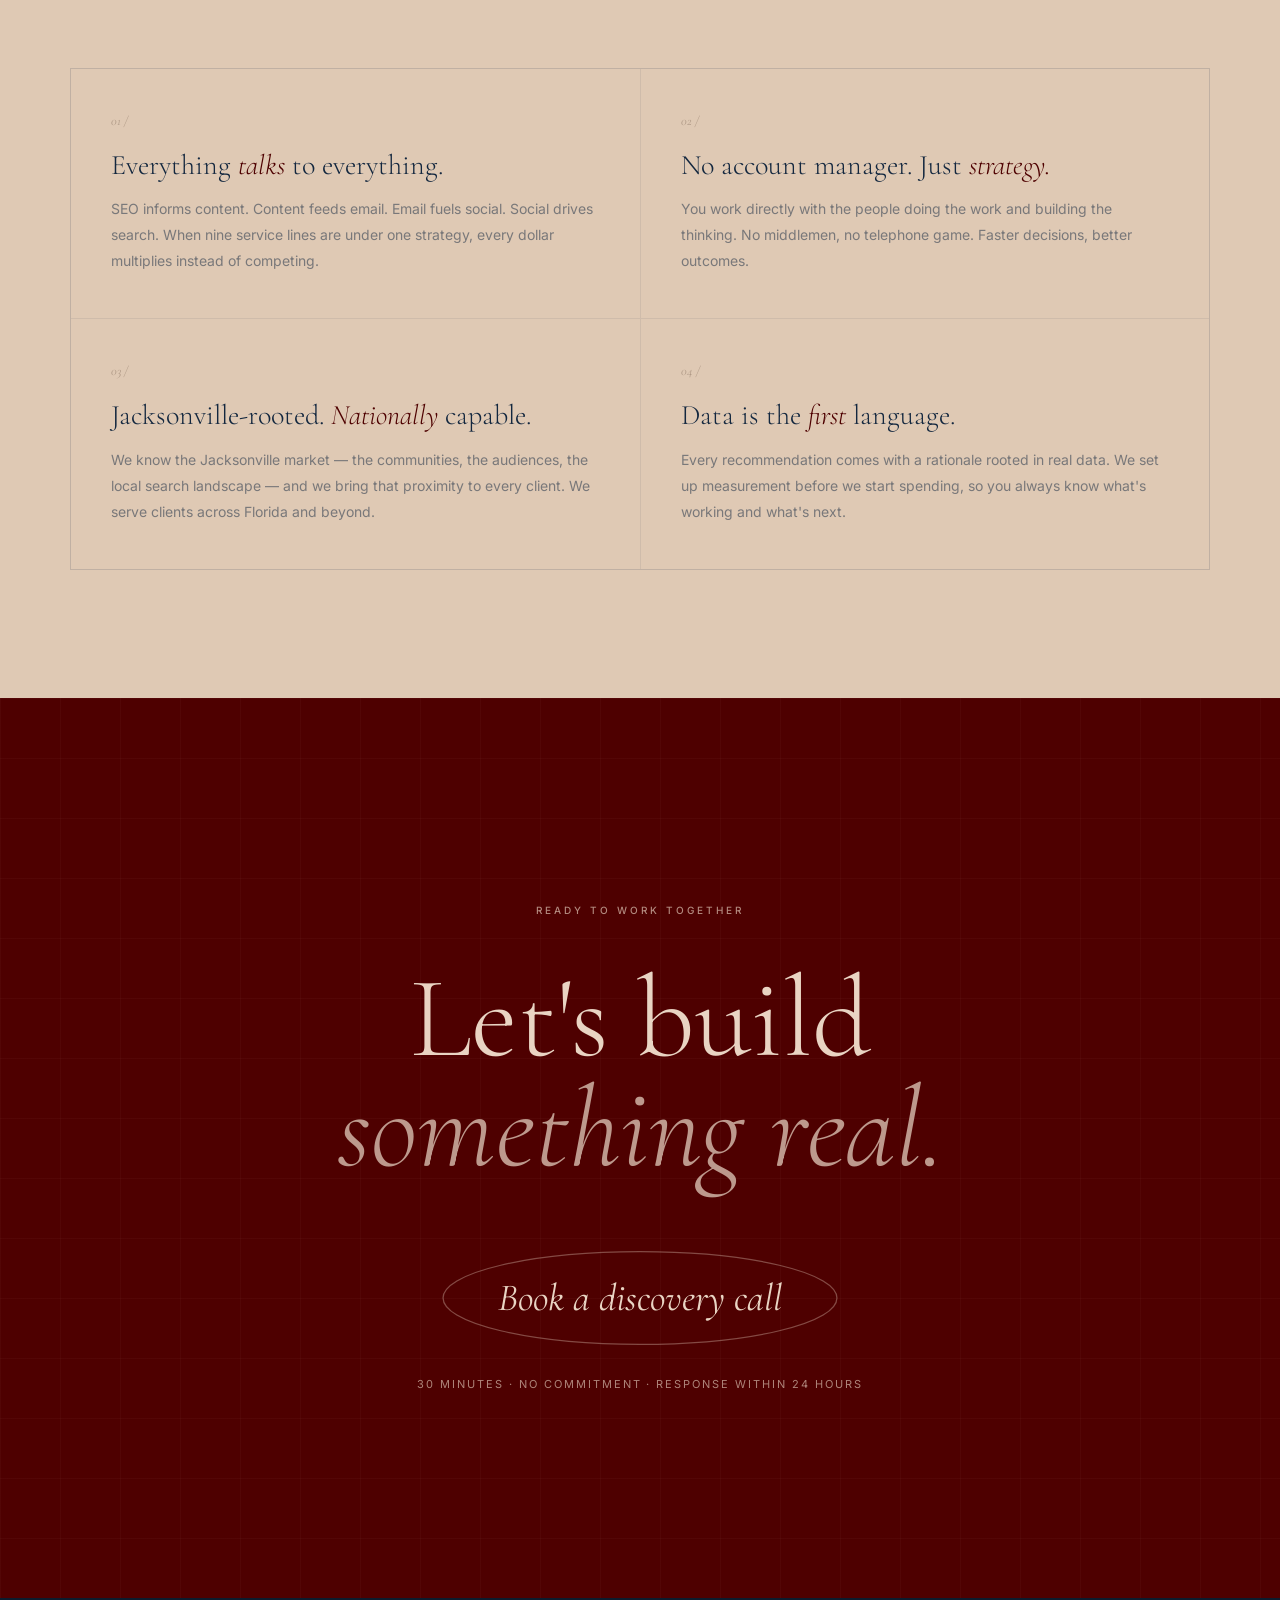
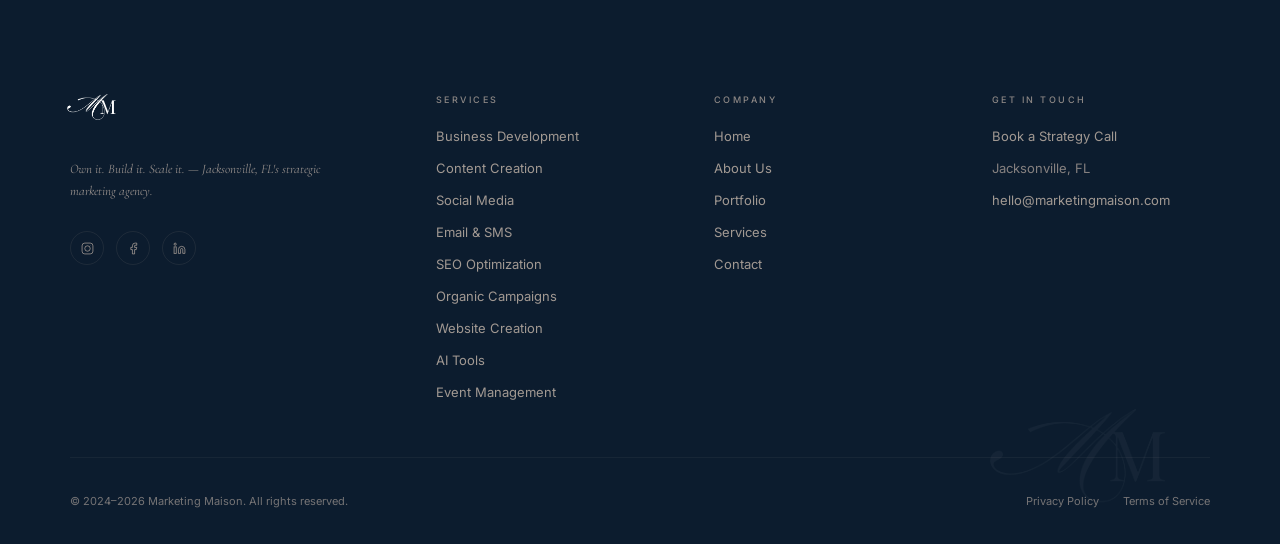
==== commit dba8ce32: "Add files via upload" ====
--- a/about.html
+++ b/about.html
@@ -20,7 +20,8 @@
     .about-hero {
       display: grid;
       grid-template-columns: 1fr 1.4fr 1fr;
-      min-height: 100svh;
+      min-height: calc(100svh - var(--nav-h));
+      margin-top: var(--nav-h);
       background: var(--charcoal);
       overflow: hidden;
     }
@@ -44,7 +45,7 @@
       align-items: center;
       justify-content: center;
       text-align: center;
-      padding: calc(var(--nav-h) + 48px) 48px 72px;
+      padding: 48px 48px 72px;
       color: var(--cream);
       gap: 0;
     }
@@ -350,7 +351,7 @@
       .about-hero-media:first-child { display: none; } /* hide video on tablet */
       .about-hero-media:last-child { min-height: 380px; }
       .about-hero-content {
-        padding: 64px var(--pad-x) 72px;
+        padding: 56px var(--pad-x) 72px;
         order: 2;
       }
       .about-hero-media:last-child { order: 1; }
@@ -437,7 +438,10 @@
         <p class="about-hero-eyebrow" data-fade>Meet Our Founder &amp; CEO</p>
         <h1 id="about-hero-heading" data-fade><em>Hi, I'm Franchesca.</em></h1>
         <p class="about-hero-bio" data-fade>
-          Bio coming soon — send your copy and it'll live right here.
+          Franchesca Bethel doesn't build one brand — she builds ecosystems. A marketing strategist, brand builder, and multi-venture founder based in Jacksonville, Florida, Franchesca holds a BS in Fashion Merchandising and Retailing and an MBA in Operations and Supply Chain Management — pairing an eye for aesthetics with the operational rigor to actually scale it.
+        </p>
+        <p class="about-hero-bio" data-fade style="margin-top: 20px;">
+          With five years of e-commerce experience, she pairs sharp performance analysis and SEO instincts with an unmistakably elevated, feminine aesthetic. Marketing Maison is her agency — giving creatives and event hosts the marketing and PR firepower usually reserved for brands with bigger budgets.
         </p>
       </div>
 
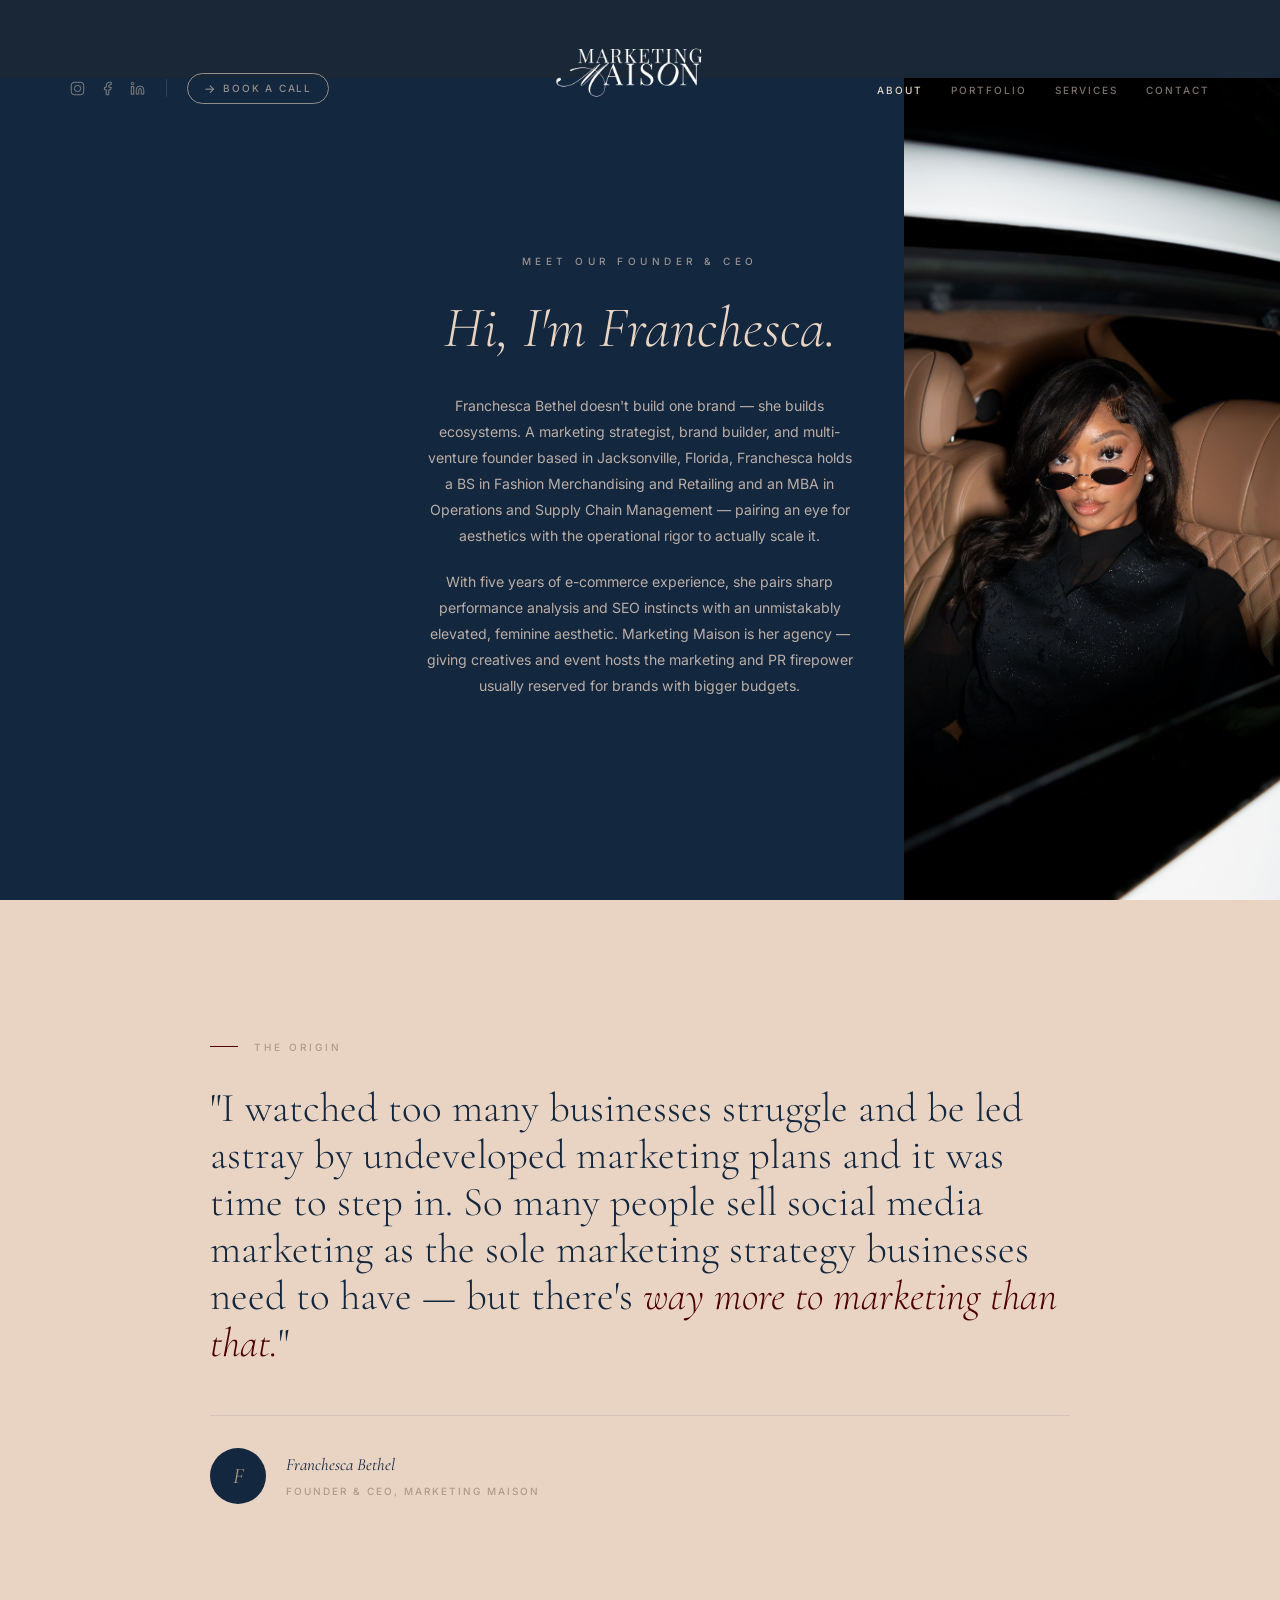
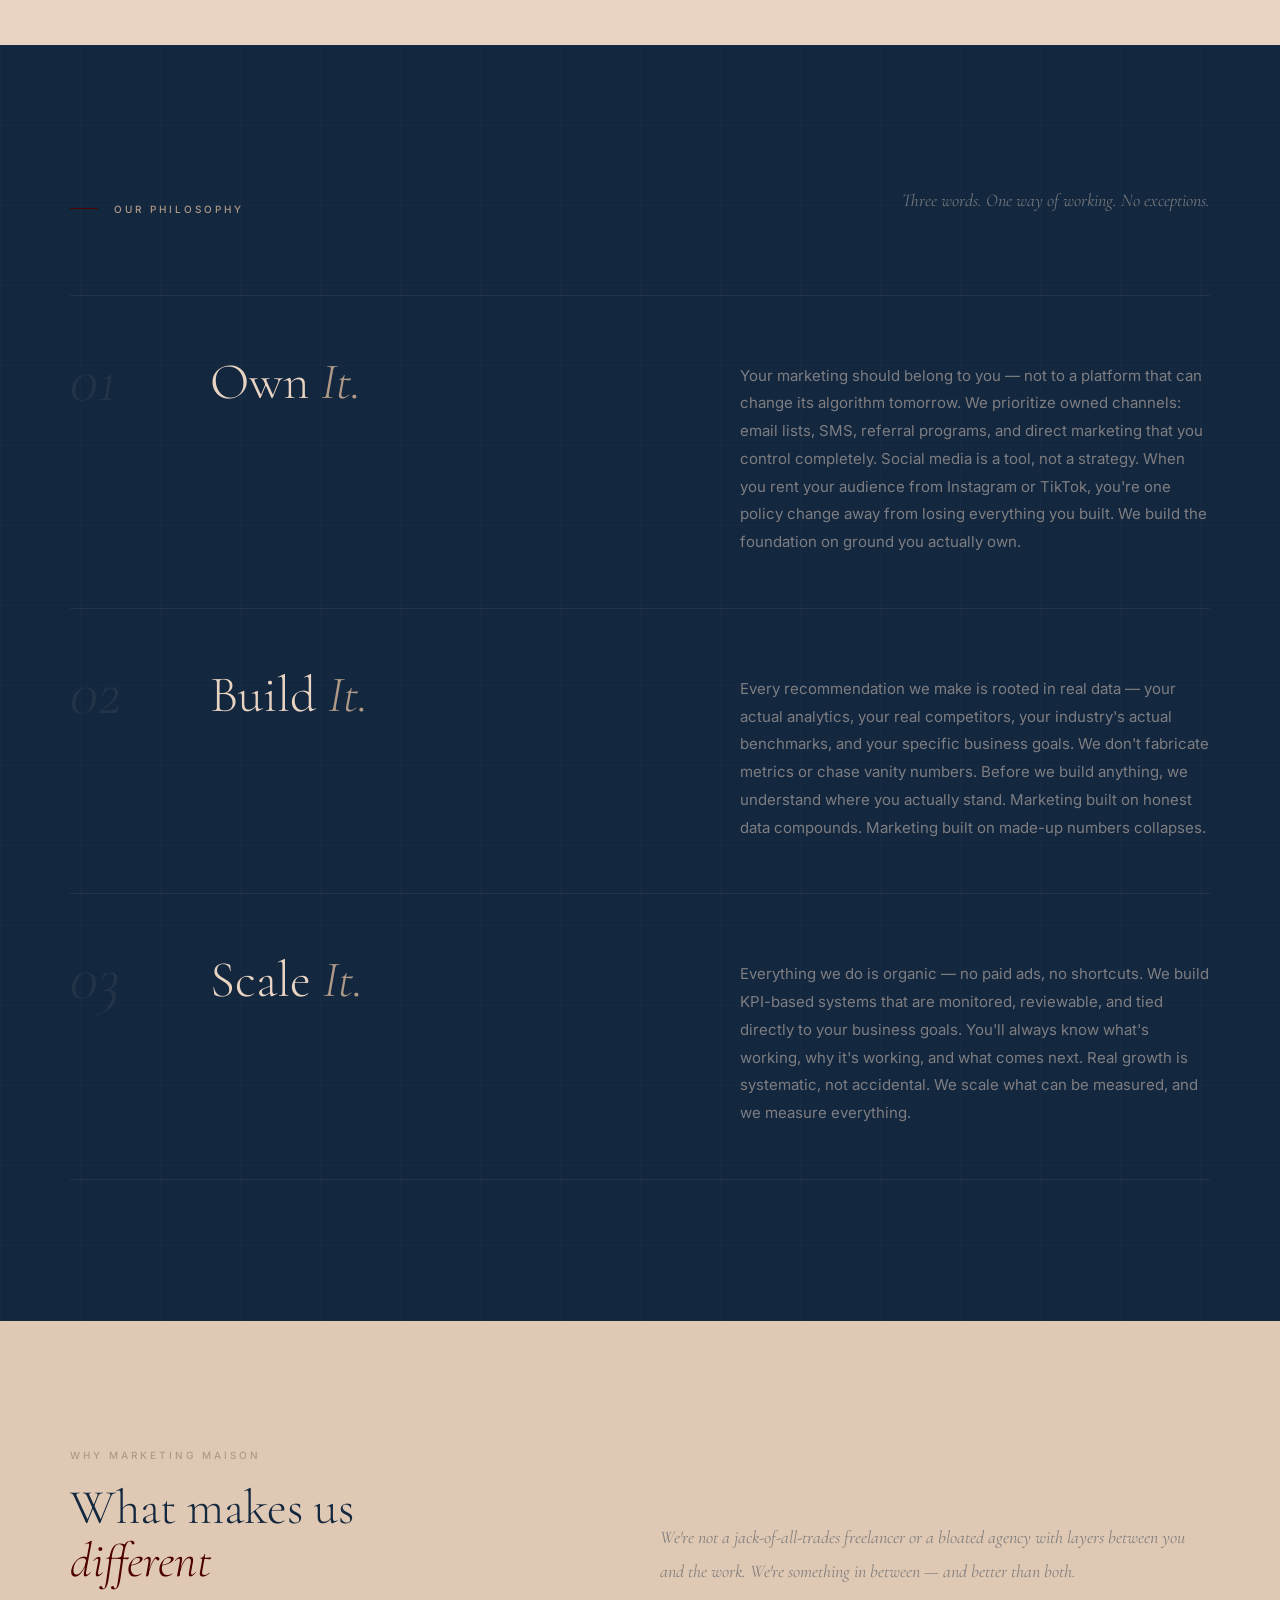
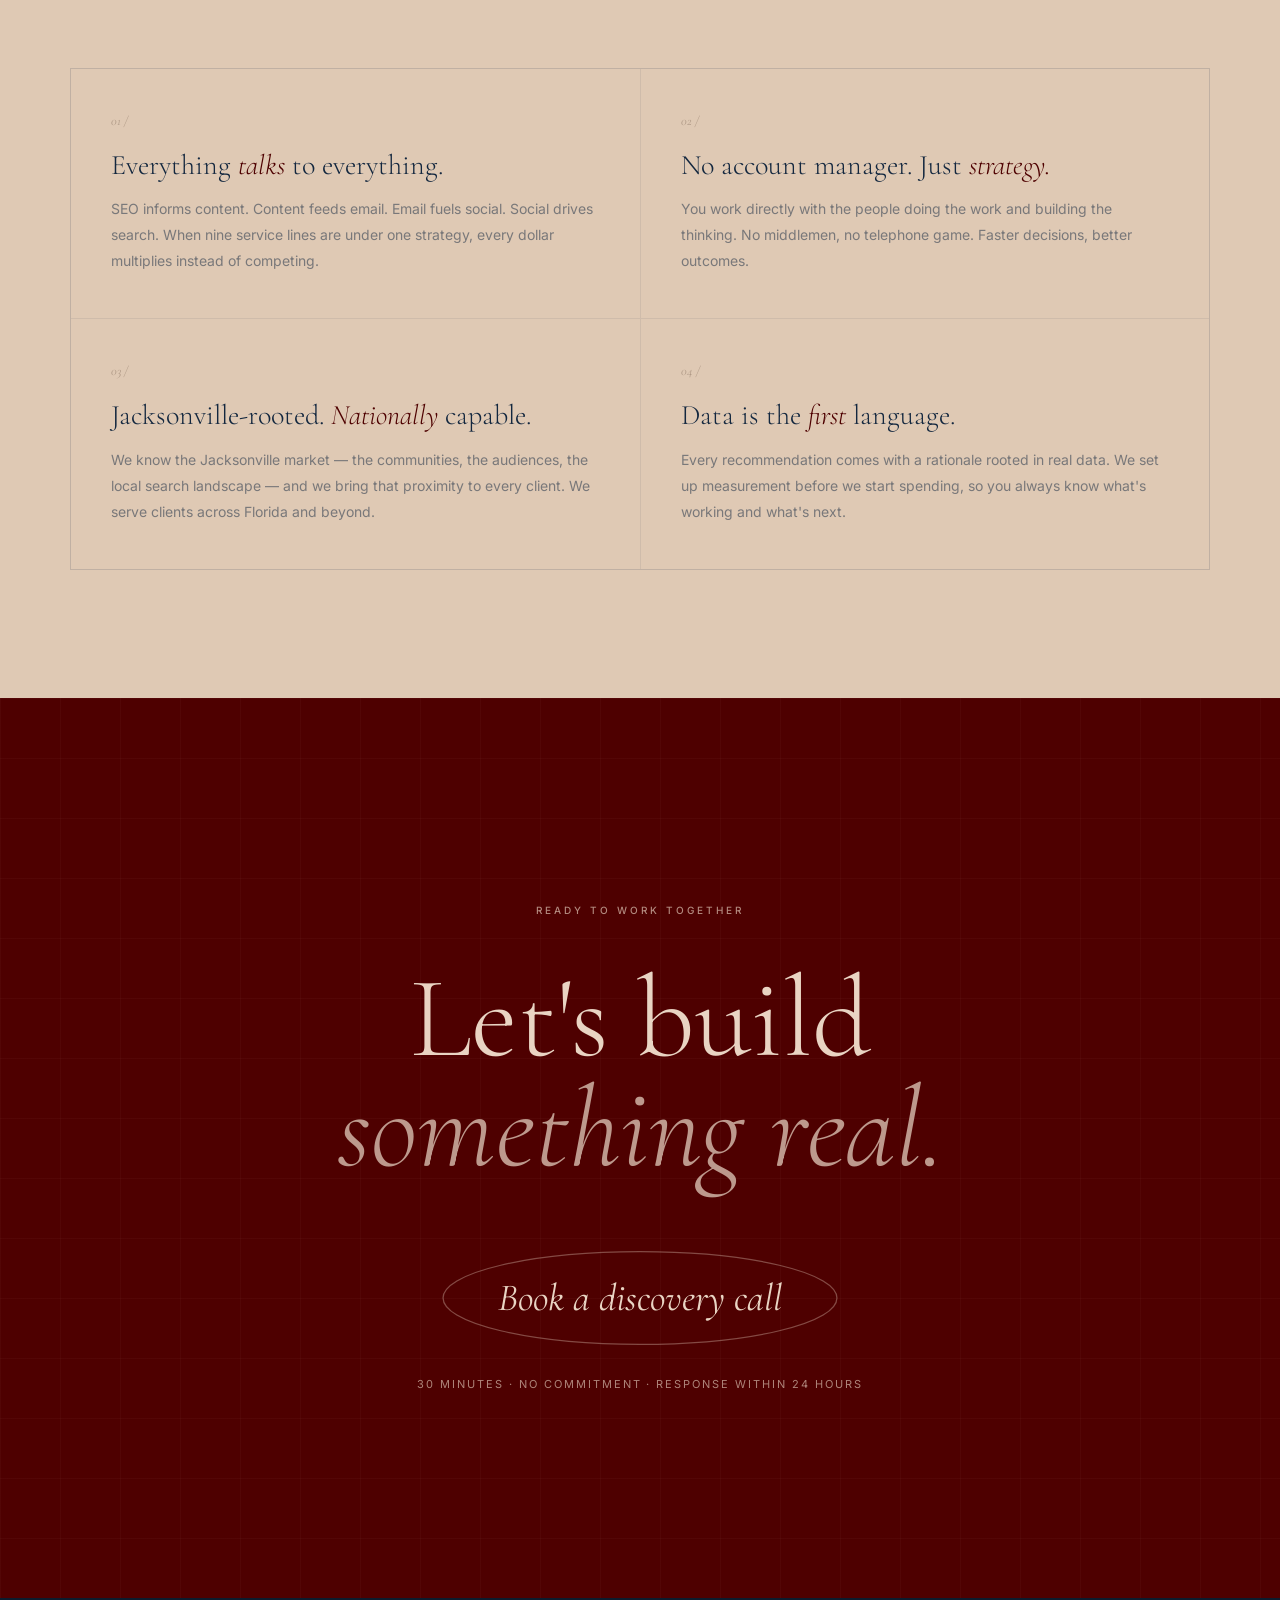
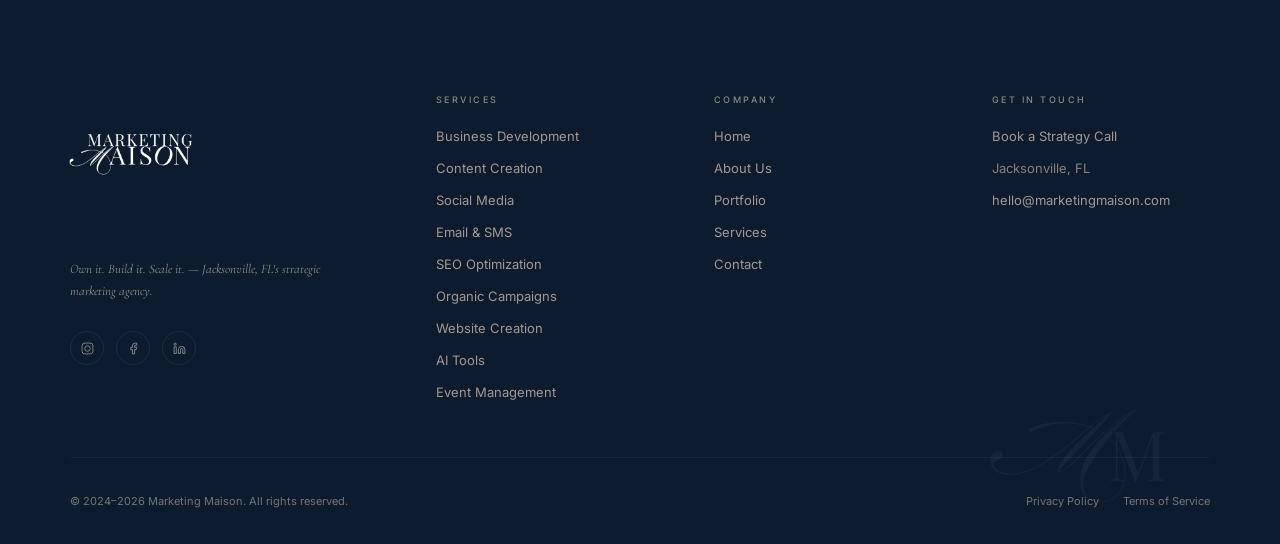
==== commit 50227140: "Add files via upload" ====
--- a/about.html
+++ b/about.html
@@ -561,7 +561,7 @@
       <div class="footer-top">
         <div class="footer-brand">
           <div class="footer-wordmark">
-            <img src="assets/logos/mm-white-submark-logo.png" alt="Marketing Maison" width="64" height="64" loading="lazy" />
+            <img src="assets/logos/mm-white-primary-logo.png" alt="Marketing Maison" width="120" height="120" loading="lazy" />
           </div>
           <p>Own it. Build it. Scale it. — Jacksonville, FL's strategic marketing agency.</p>
           <div class="footer-socials" aria-label="Follow Marketing Maison">
--- a/css/styles.css
+++ b/css/styles.css
@@ -74,6 +74,9 @@
   grid-template-columns: 1fr auto 1fr;
   align-items: center;
   padding: 0 var(--pad-x);
+  background: rgba(12,28,46,0.94);
+  backdrop-filter: blur(14px);
+  -webkit-backdrop-filter: blur(14px);
   transition: background 0.5s var(--ease), backdrop-filter 0.5s;
   color: var(--cream);
 }
@@ -1299,10 +1302,10 @@
   max-width: 280px;
 }
 .footer-wordmark img {
-  width: 64px;
+  width: 160px;
   height: auto;
   display: block;
-  margin: -20px 0 4px -6px; /* compensate for logo's transparent padding */
+  margin: -16px 0 4px -10px; /* compensate for logo's transparent padding */
 }
 .footer-socials {
   display: flex;
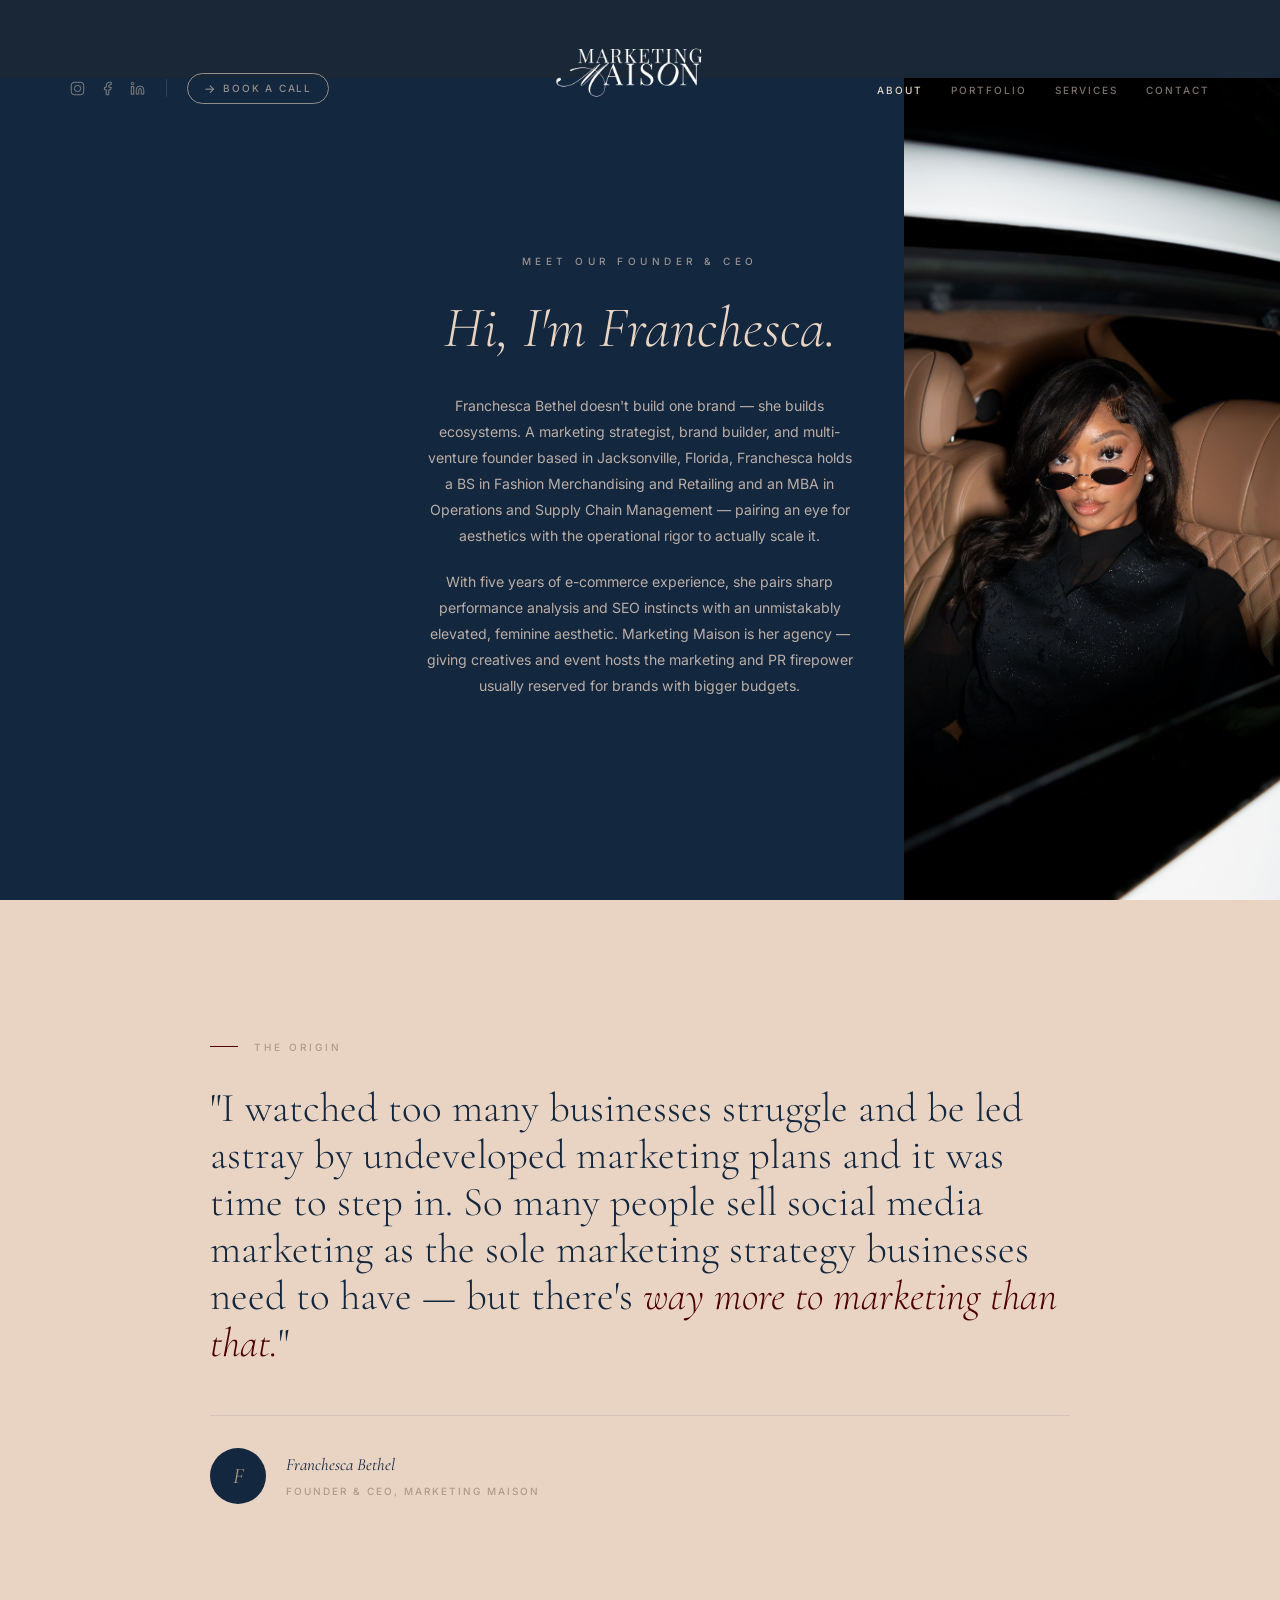
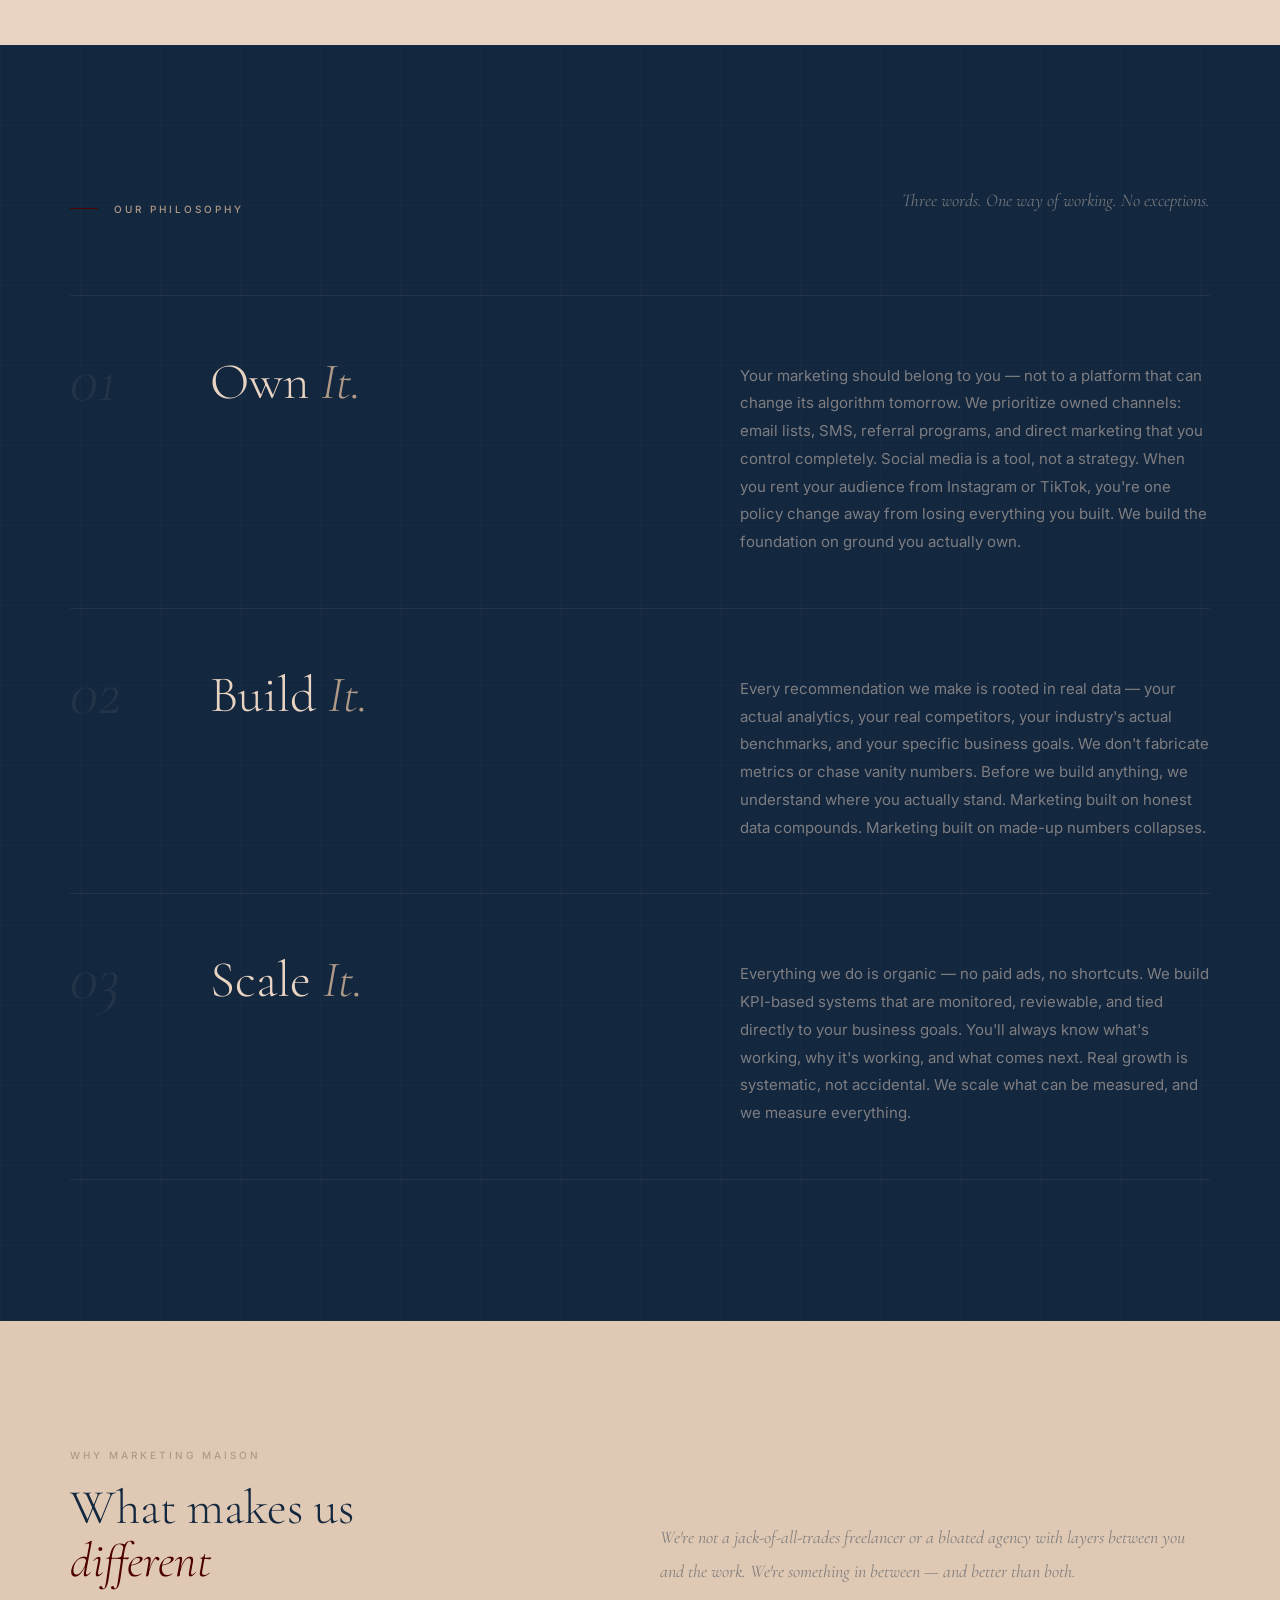
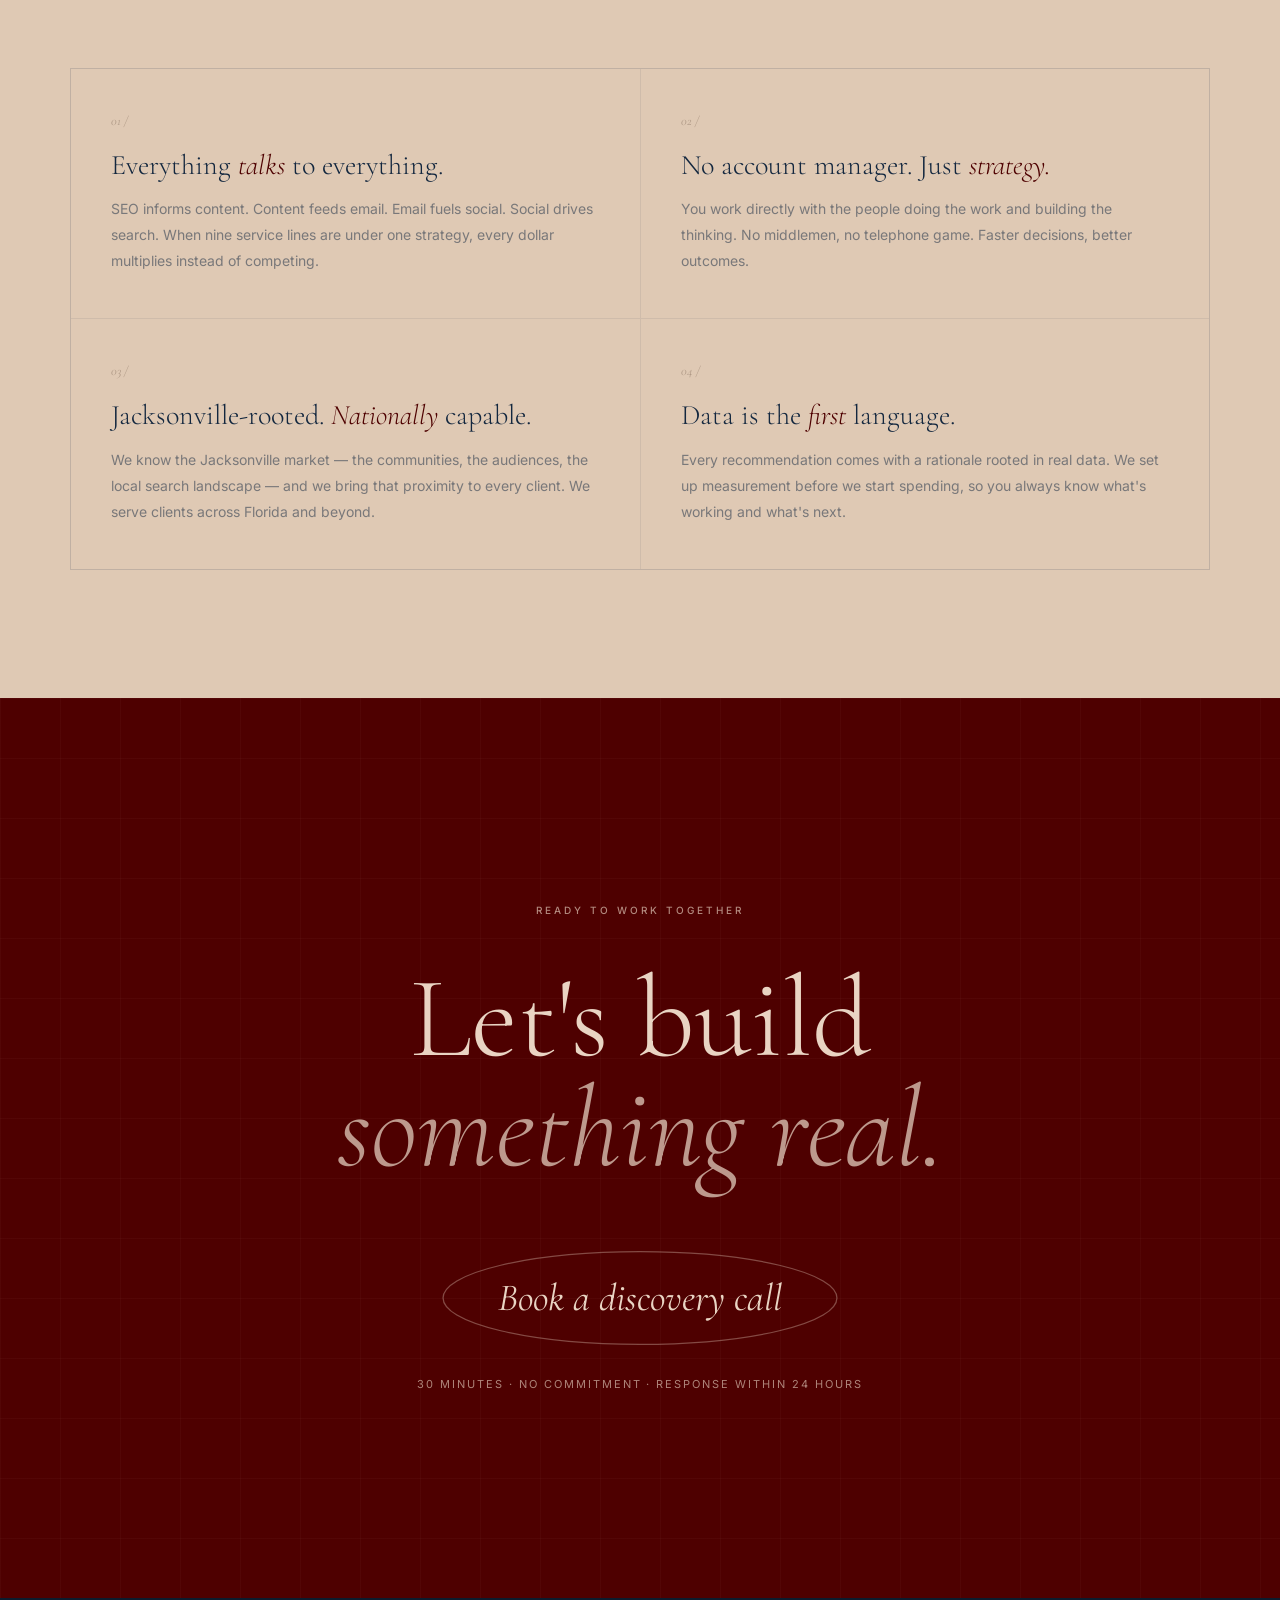
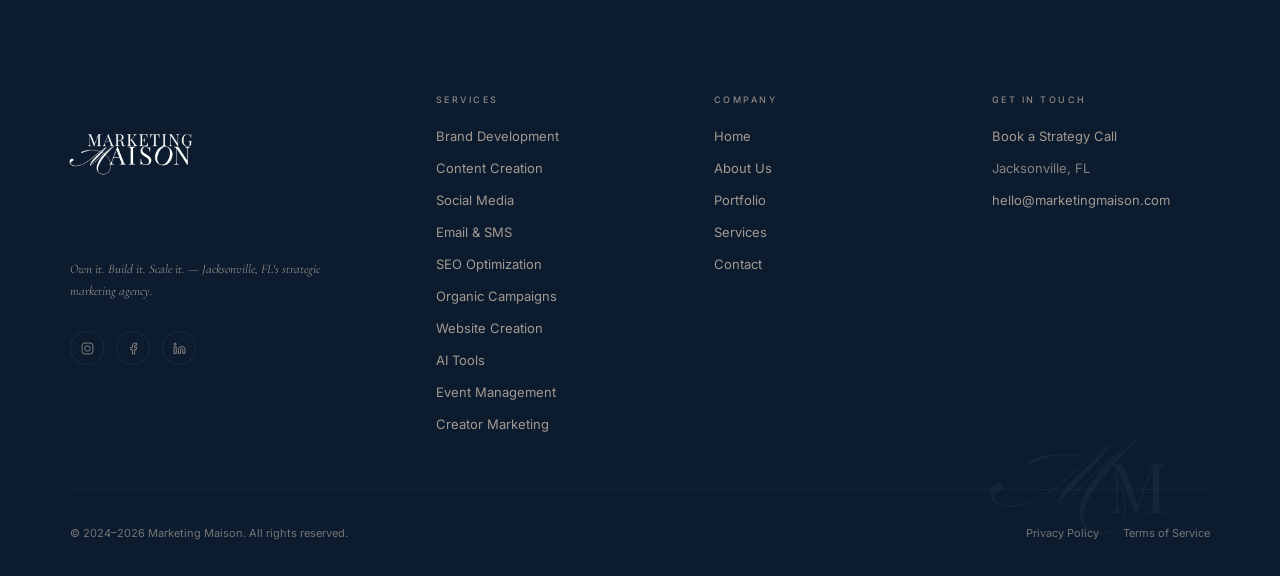
==== commit 51cab3b3: "Add files via upload" ====
--- a/about.html
+++ b/about.html
@@ -580,7 +580,7 @@
         <div class="footer-col">
           <h4>Services</h4>
           <ul role="list">
-            <li><a href="services.html#biz-dev">Business Development</a></li>
+            <li><a href="services.html#biz-dev">Brand Development</a></li>
             <li><a href="services.html#content">Content Creation</a></li>
             <li><a href="services.html#social">Social Media</a></li>
             <li><a href="services.html#email-sms">Email &amp; SMS</a></li>
@@ -589,6 +589,7 @@
             <li><a href="services.html#website">Website Creation</a></li>
             <li><a href="services.html#ai-tools">AI Tools</a></li>
             <li><a href="services.html#events">Event Management</a></li>
+            <li><a href="services.html#creator-marketing">Creator Marketing</a></li>
           </ul>
         </div>
 
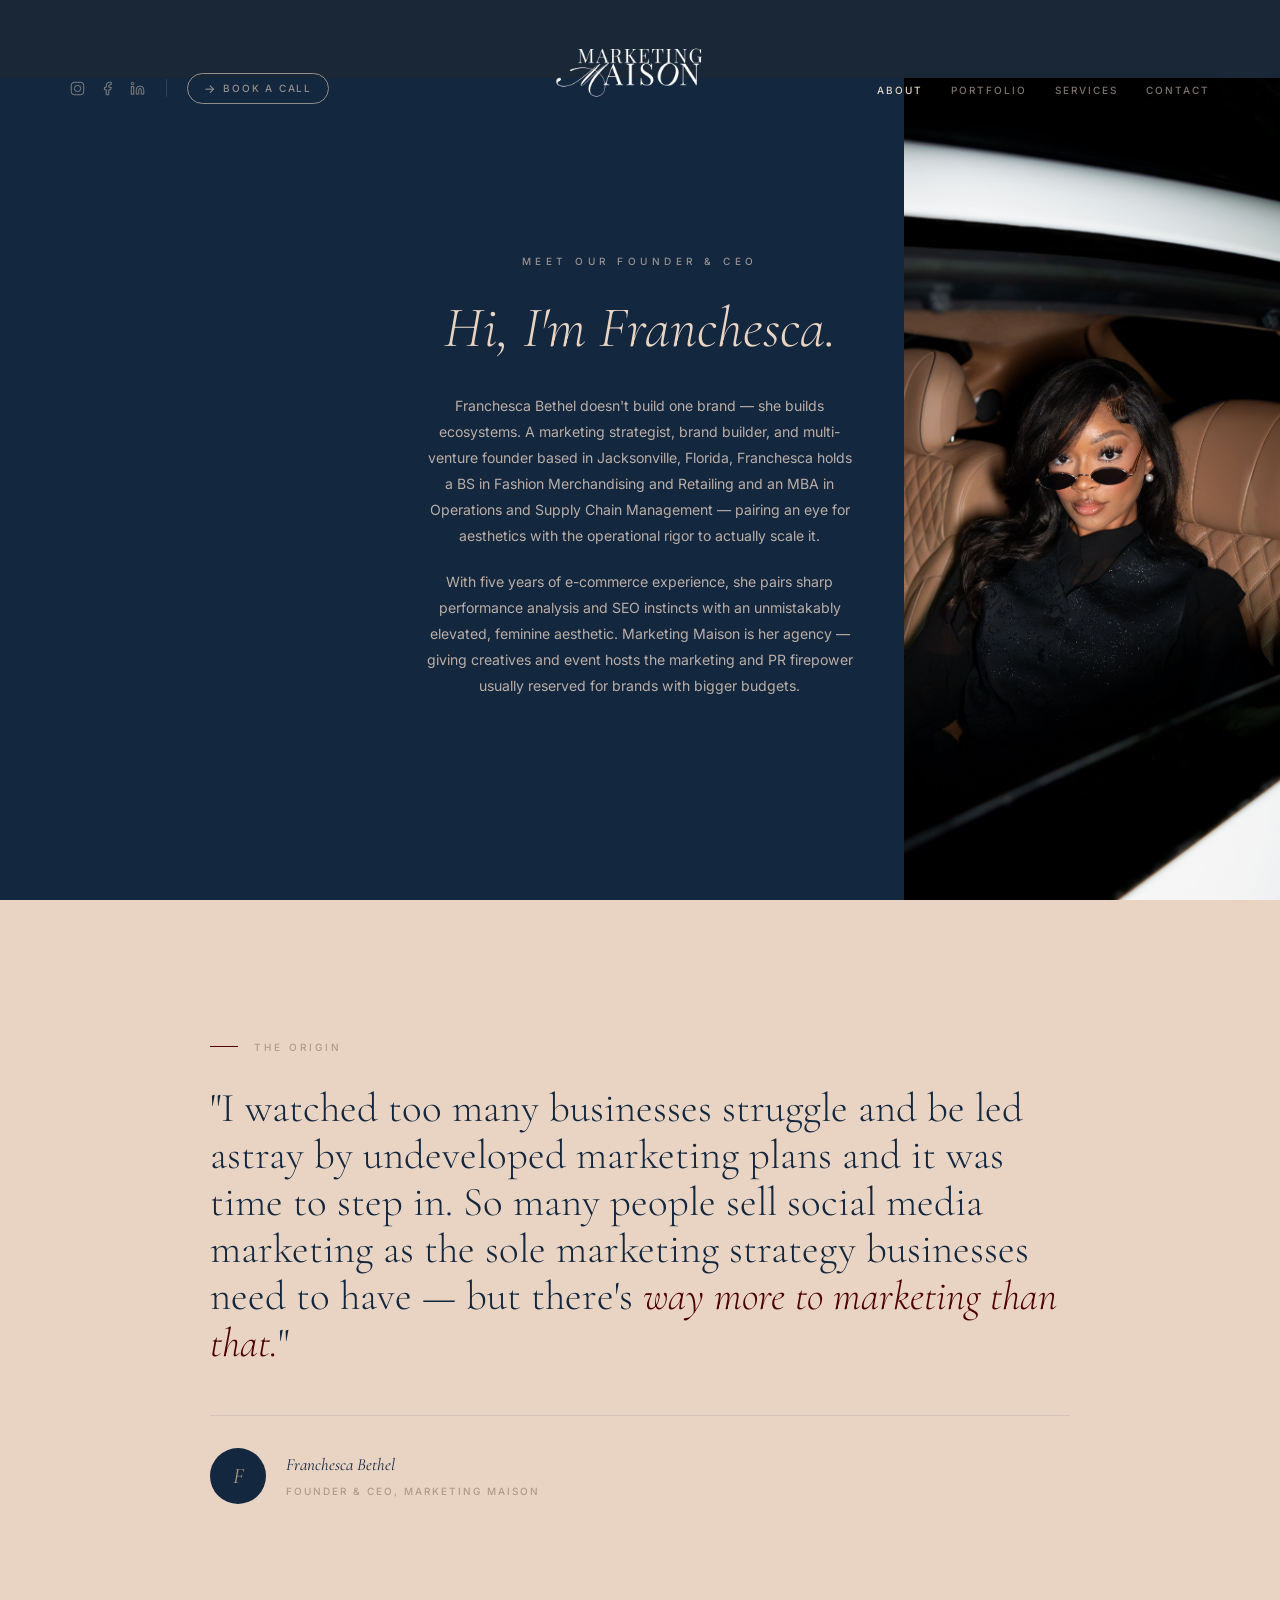
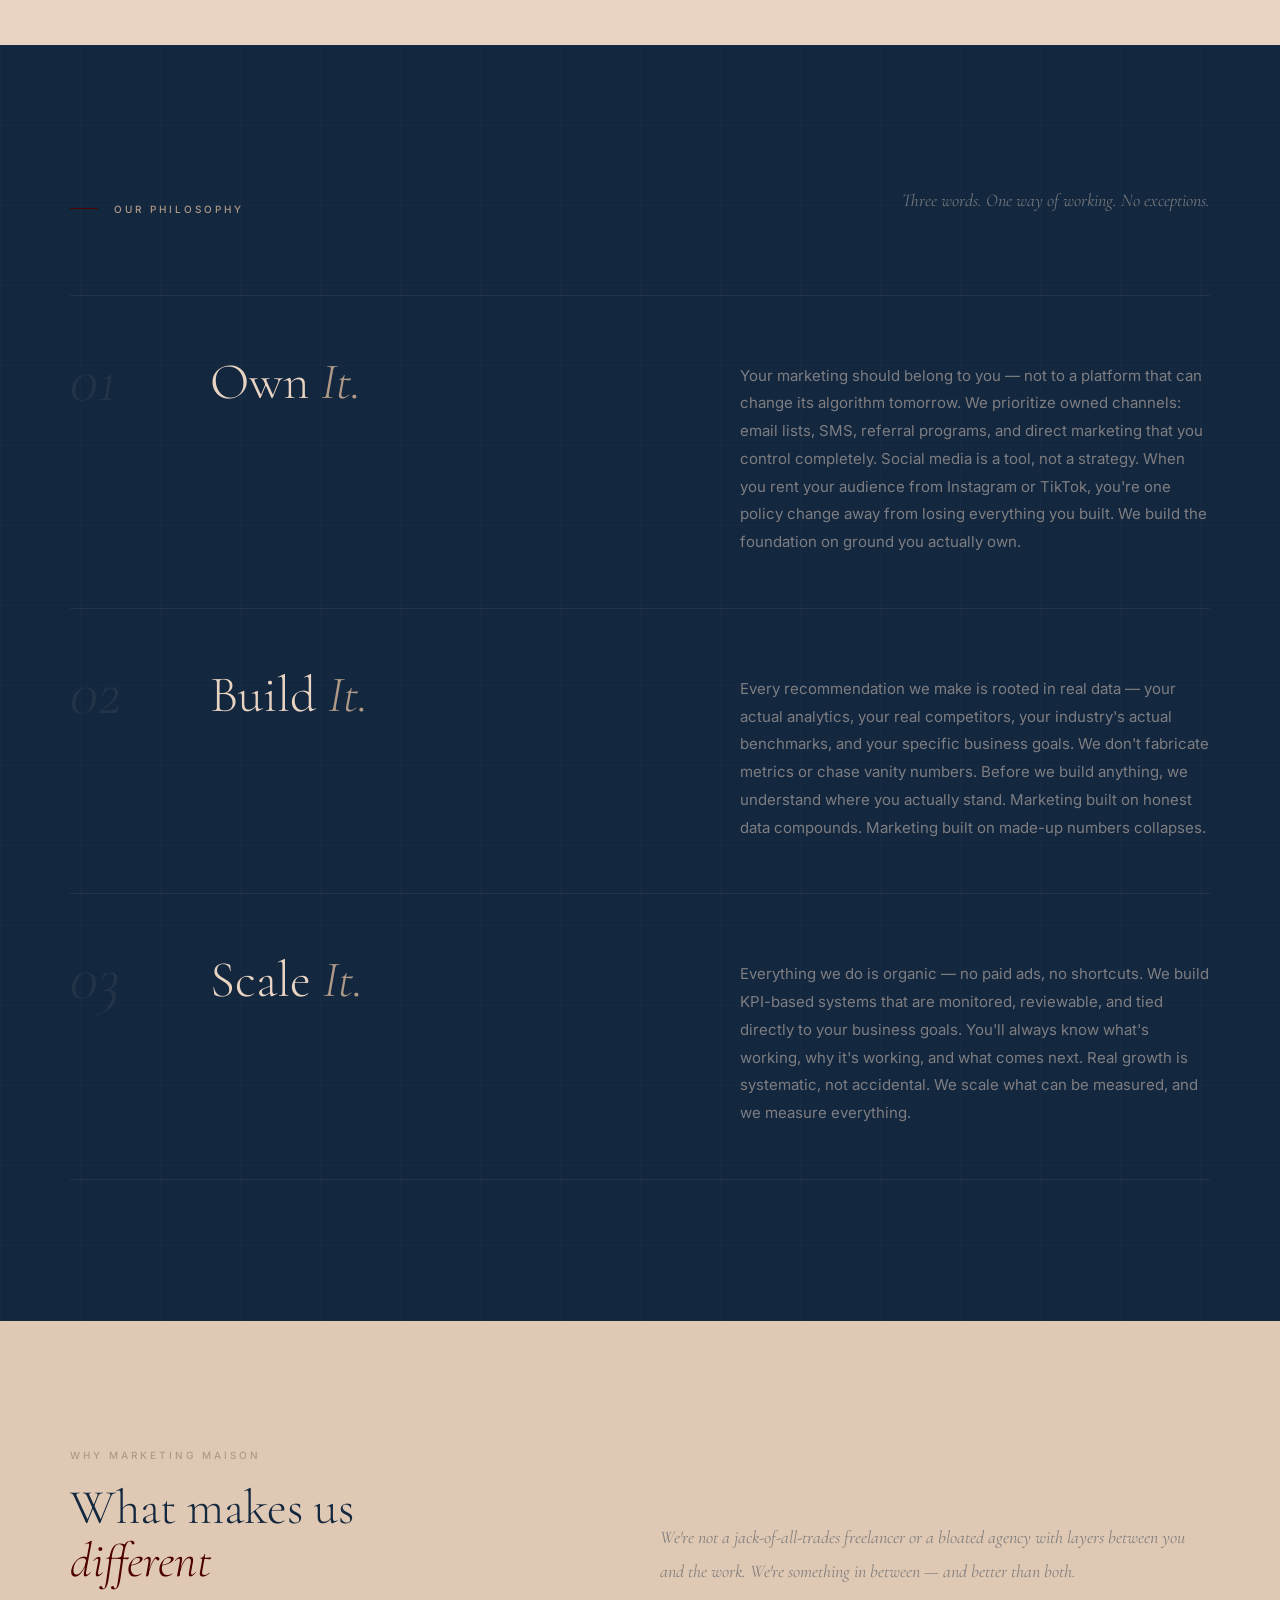
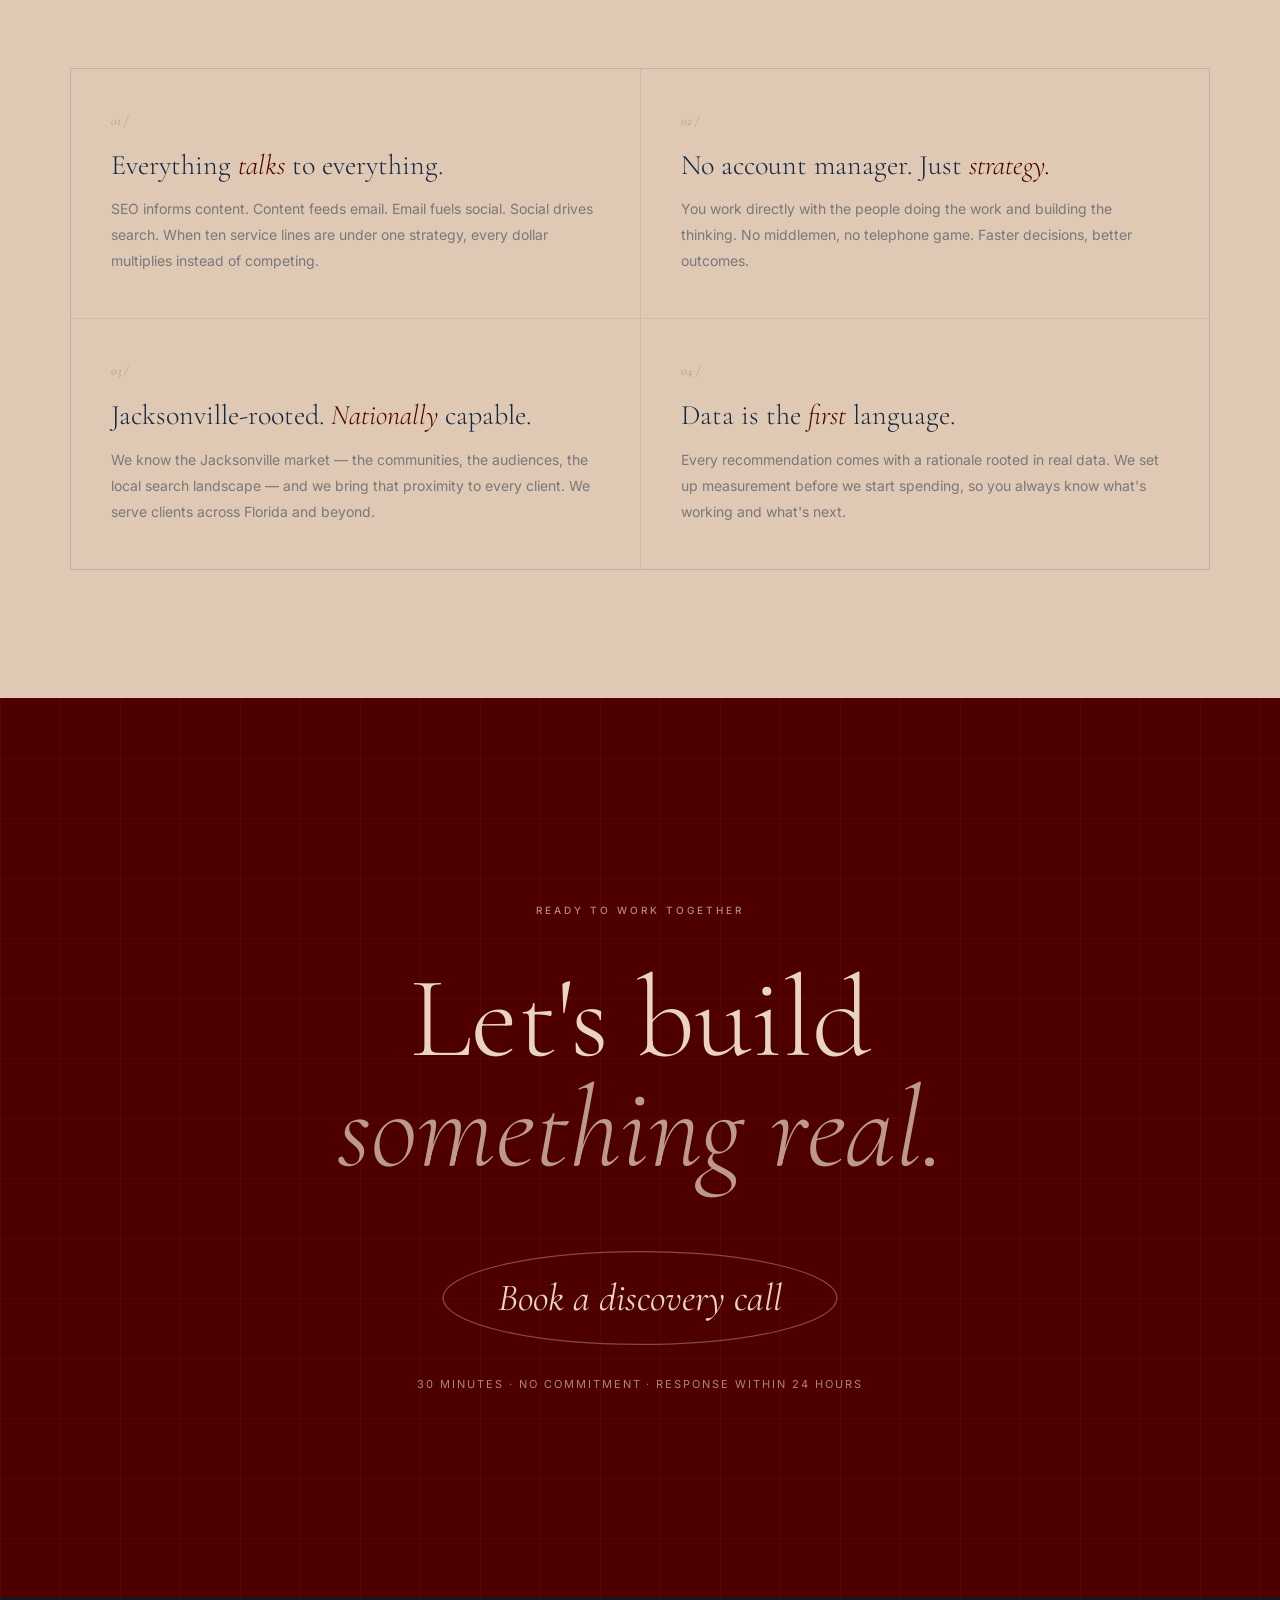
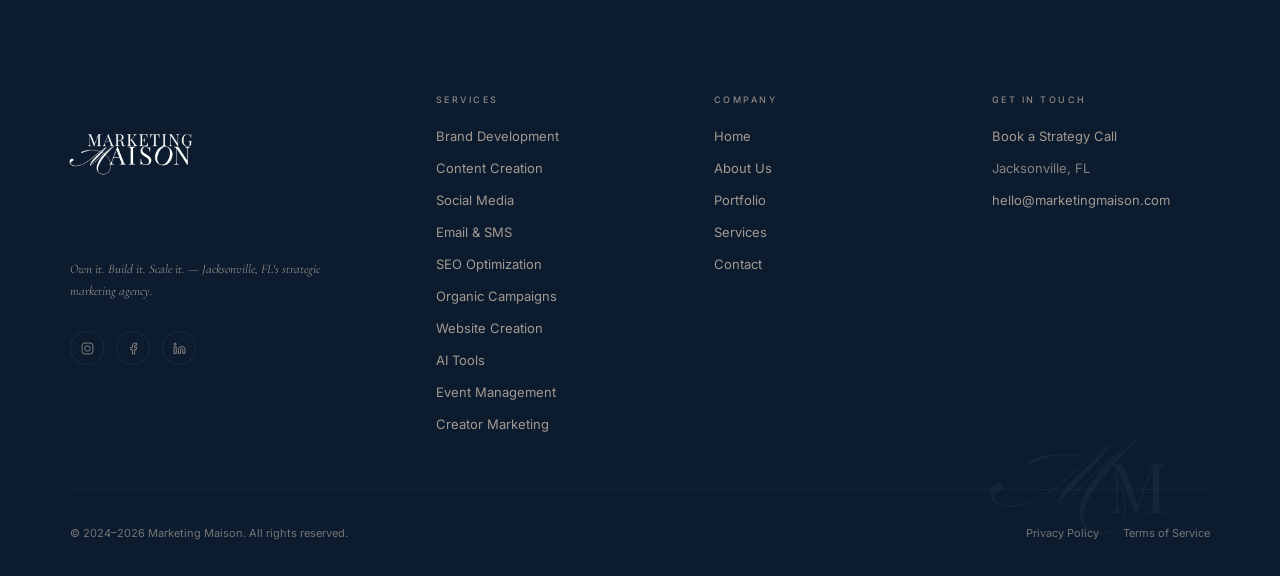
==== commit de0762cc: "Add files via upload" ====
--- a/about.html
+++ b/about.html
@@ -514,7 +514,7 @@
           <div class="diff-card">
             <span class="diff-card-num">01 /</span>
             <h3>Everything <em>talks</em> to everything.</h3>
-            <p>SEO informs content. Content feeds email. Email fuels social. Social drives search. When nine service lines are under one strategy, every dollar multiplies instead of competing.</p>
+            <p>SEO informs content. Content feeds email. Email fuels social. Social drives search. When ten service lines are under one strategy, every dollar multiplies instead of competing.</p>
           </div>
           <div class="diff-card">
             <span class="diff-card-num">02 /</span>
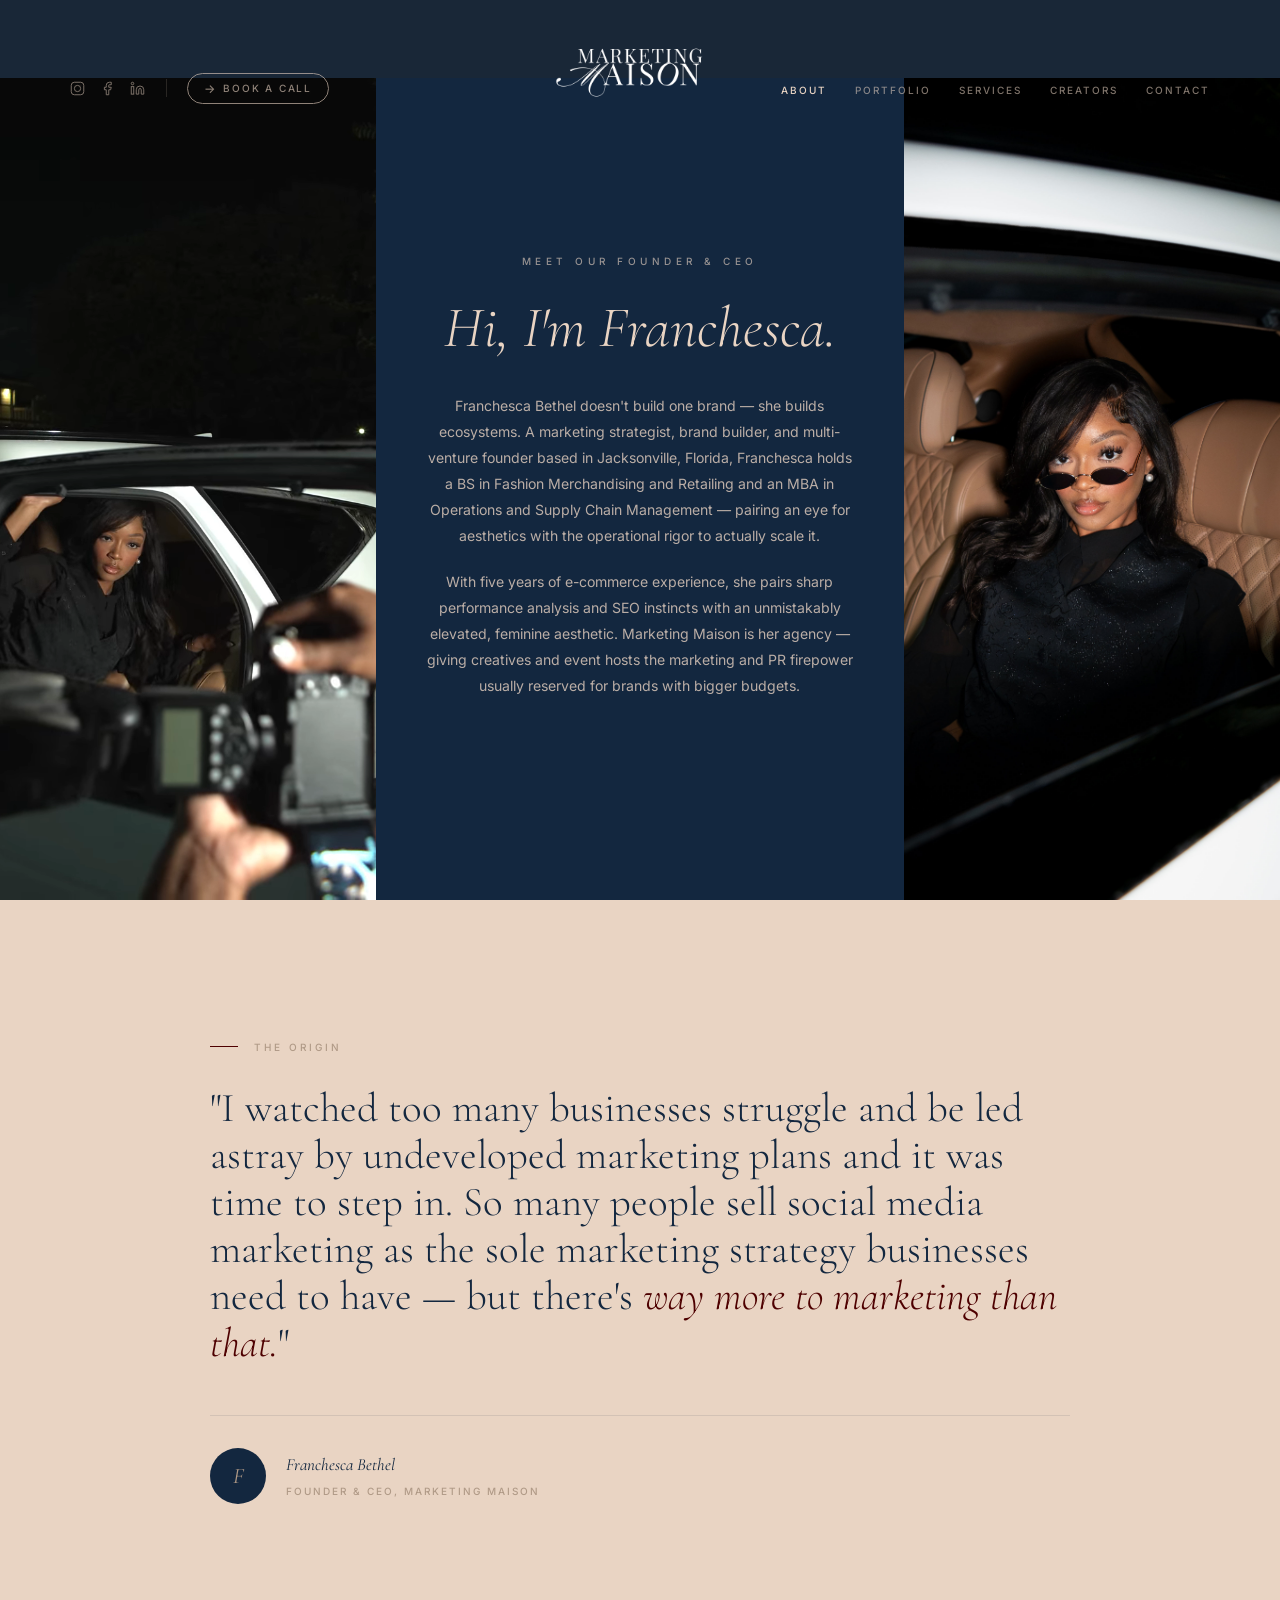
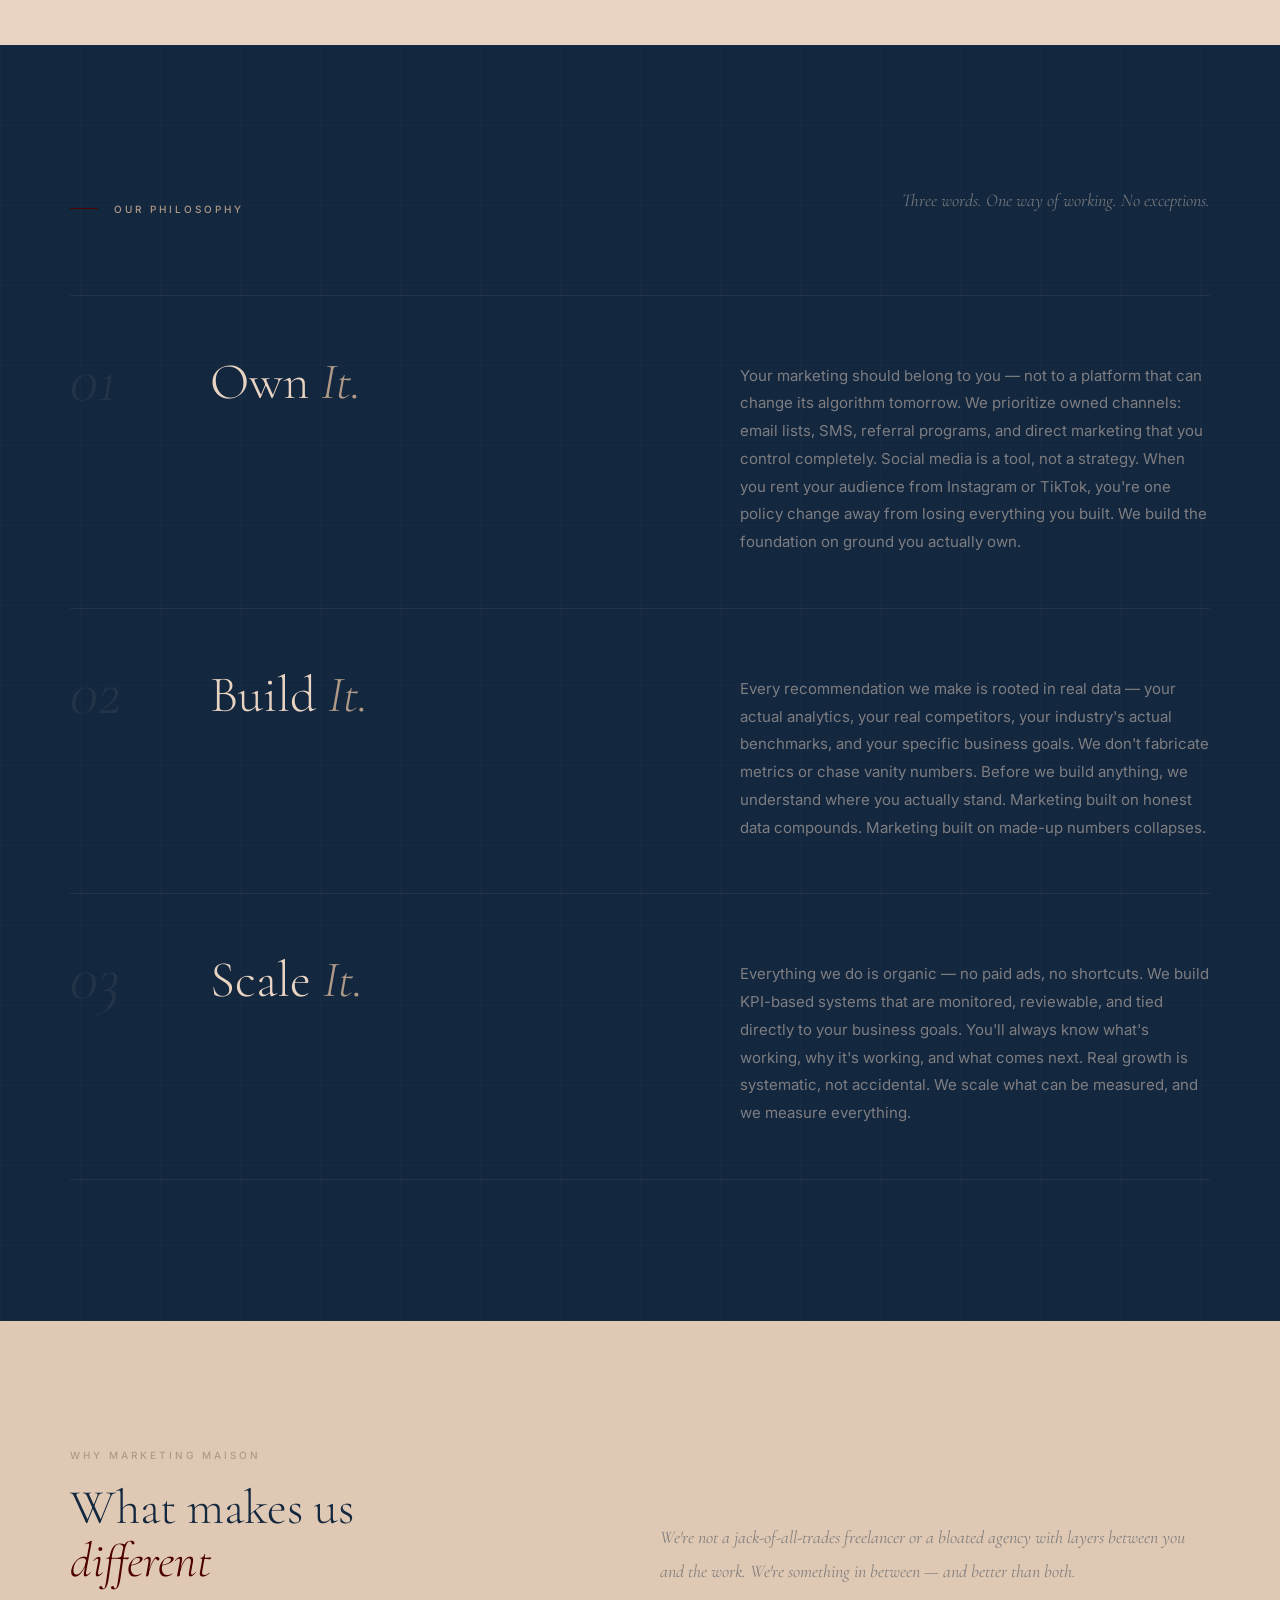
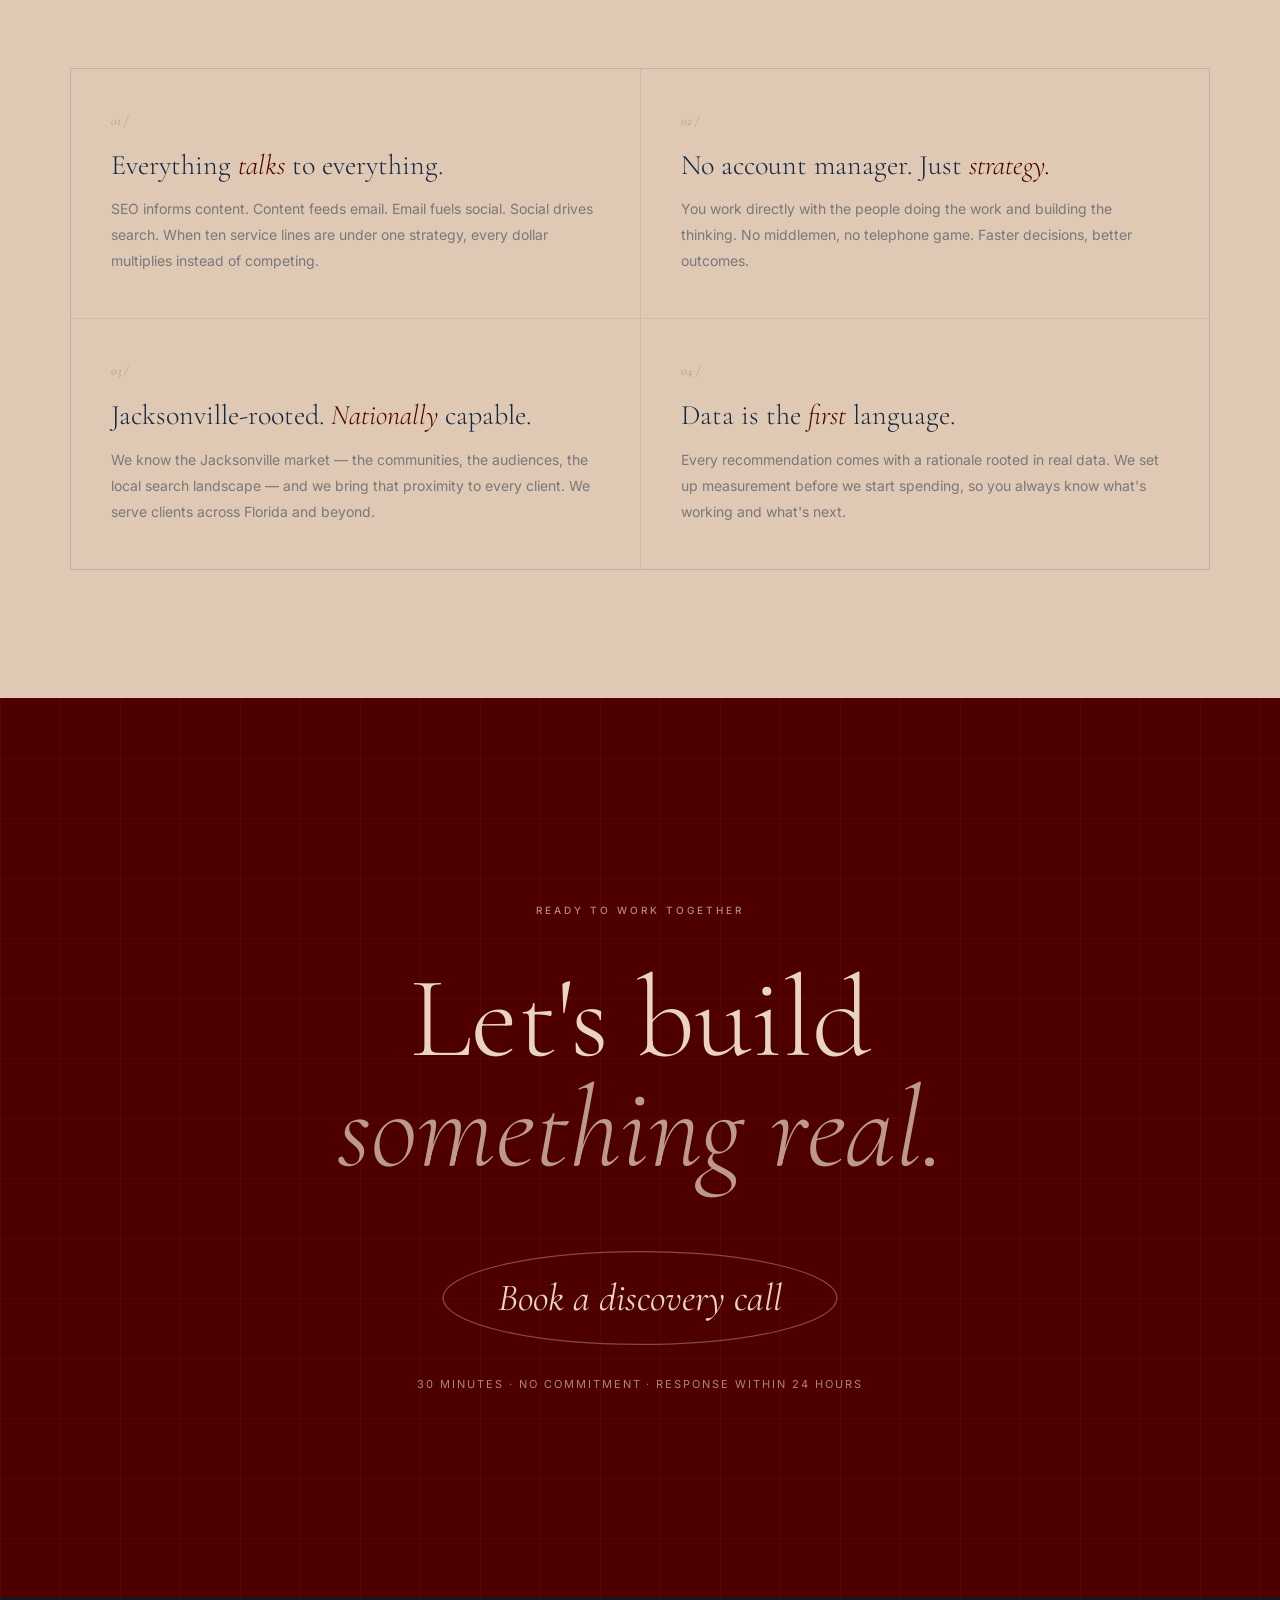
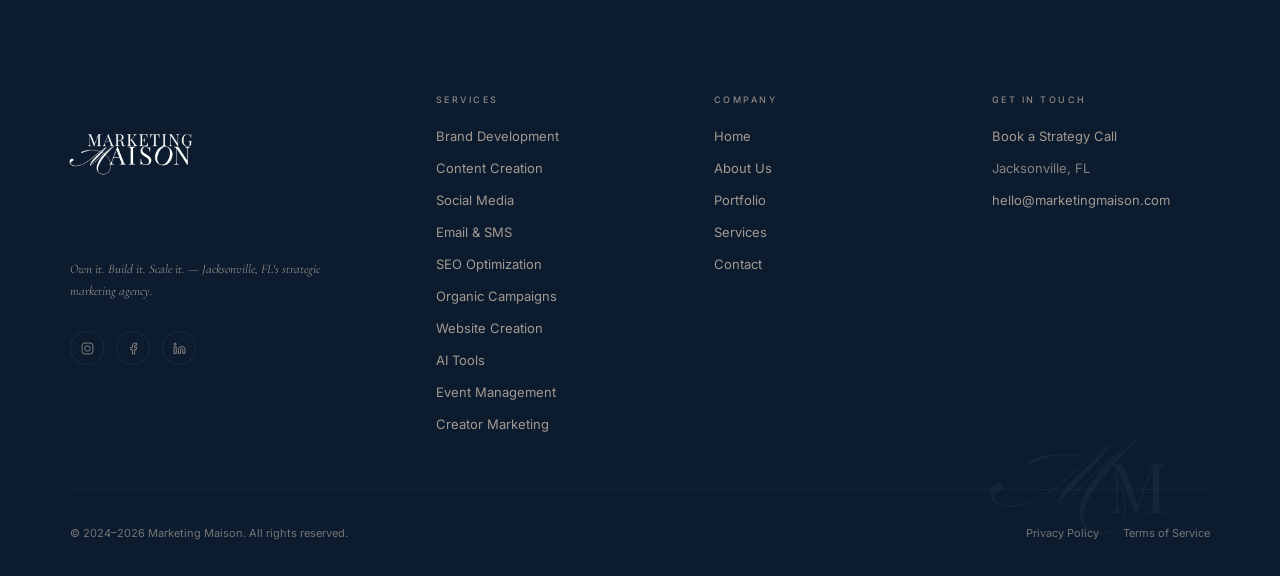
==== commit 83ccfec8: "Add files via upload" ====
--- a/about.html
+++ b/about.html
@@ -404,6 +404,7 @@
         <li><a href="about.html" aria-current="page">About</a></li>
         <li><a href="portfolio.html">Portfolio</a></li>
         <li><a href="services.html">Services</a></li>
+        <li><a href="creators.html">Creators</a></li>
         <li><a href="contact.html">Contact</a></li>
       </ul>
       <button class="nav-toggle" aria-label="Open navigation menu" aria-expanded="false" aria-controls="nav-overlay">
@@ -417,6 +418,7 @@
     <a href="about.html" aria-current="page">About</a>
     <a href="portfolio.html">Portfolio</a>
     <a href="services.html">Services</a>
+    <a href="creators.html">Creators</a>
     <a href="contact.html">Contact</a>
     <a href="contact.html">Book a Call</a>
   </div>
@@ -428,8 +430,9 @@
 
       <!-- Left: brand video -->
       <div class="about-hero-media" aria-hidden="true">
-        <video autoplay muted loop playsinline>
-          <source src="assets/About_Hero_Video.mp4" type="video/mp4" />
+        <video autoplay muted loop playsinline preload="none" poster="assets/About_Hero_Video_poster.jpg" id="about-video">
+          <source src="assets/About_Hero_Video.webm" type="video/webm" />
+          <source src="assets/About_Hero_Video.mp4"  type="video/mp4" />
         </video>
       </div>
 
@@ -625,5 +628,17 @@
   </footer>
 
   <script src="js/main.js"></script>
+  <script>
+    /* ── Lazy-load about video after page is interactive ── */
+    (function () {
+      var v = document.getElementById('about-video');
+      if (!v) return;
+      if ('requestIdleCallback' in window) {
+        requestIdleCallback(function () { v.load(); v.play().catch(function(){}); });
+      } else {
+        window.addEventListener('load', function () { v.load(); v.play().catch(function(){}); });
+      }
+    })();
+  </script>
 </body>
 </html>
